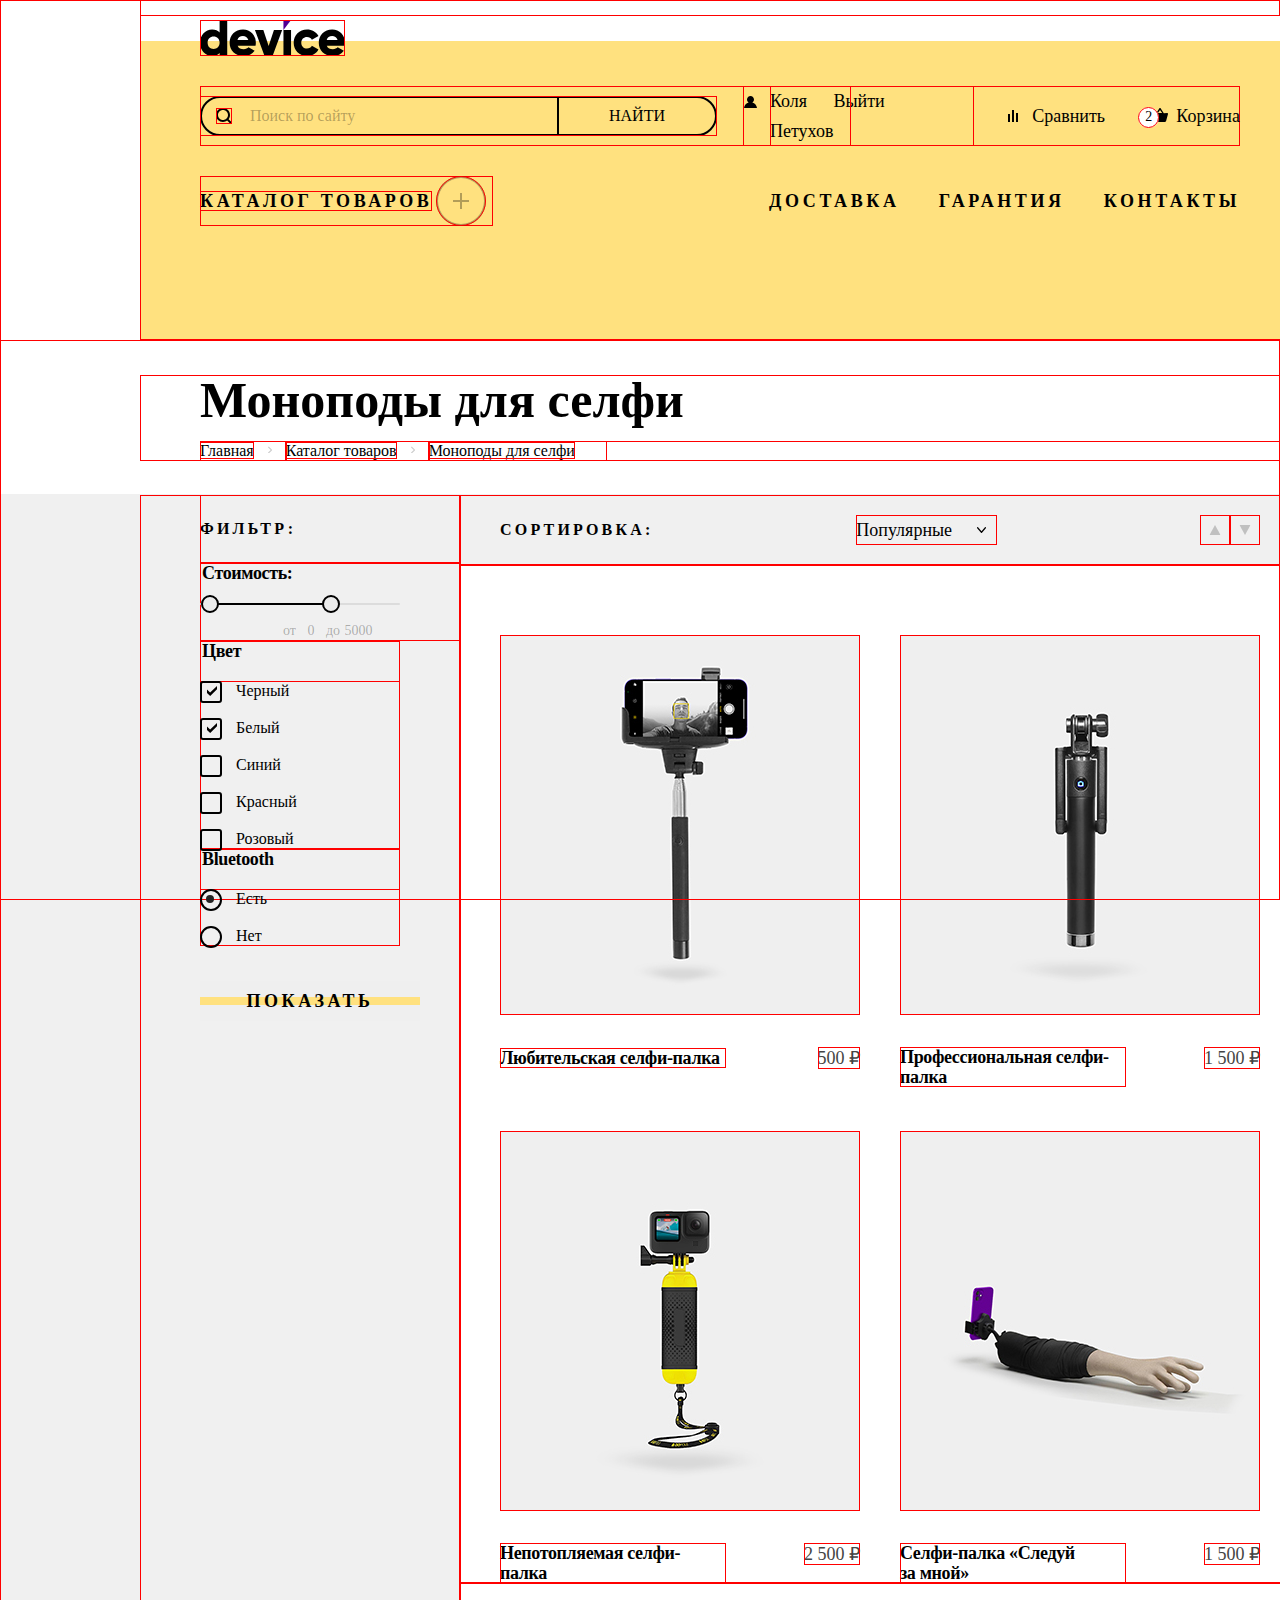
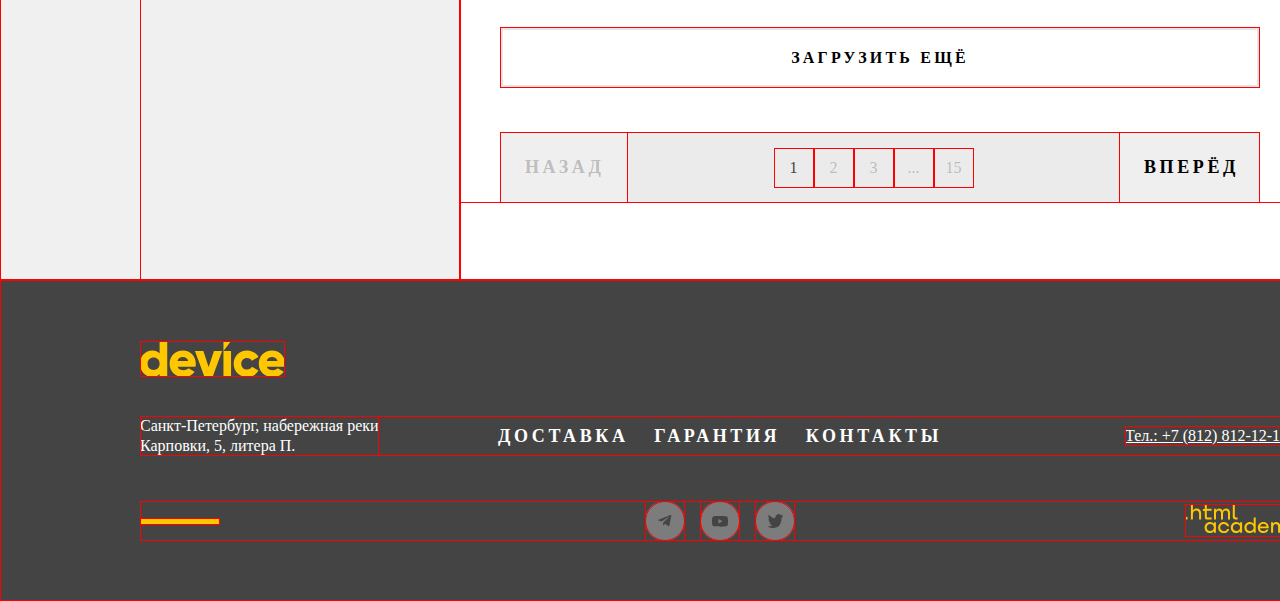
==== catalog.html @ 04f49914 "Стилизация мелких сеток, форм" ====
<!DOCTYPE html>
<html lang="ru">

  <head>
    <meta charset="utf-8">
    <title>HTML Academy: Девайс</title>
    <link rel="stylesheet" href="styles/style.css">
  </head>

  <body>

    <!--Шапка сайта-->
    <header class="header">
      <h1 class="visually-hidden">Каталог товаров компании Девайс.</h1>
      <div class="header-wrapper">
        <div class="header-logo-wrapper">
          <img class="header-logo" width="145" height="36" src="./images/logo/header-logo.svg"
            alt="Логотип магазина Девайс.">
        </div>
        <div class="search-navigation-wrapper">
          <form class="search-form" action="#" method="get">
            <label class="search-site-form" for="search-site"></label>
            <input class="input-search-info" type="search" id="search-site" name="search-site"
              placeholder="Поиск по сайту">
            <button class="button button-search" type="button">Найти</button>
          </form>
          <div class="navigation-authentication-wrapper">
            <nav class="navigation-authentication">
              <ul class="navigation-authentication-list">
                <li class="navigation-authentication-item">
                  <a class="navigation-authentication-link navigation-authentication-sign-in" href="#">
                    <span class="navigation-sign-out">Коля Петухов</span>
                    Выйти
                  </a>
                </li>
              </ul>
            </nav>
          </div>
          <div class="navigation-choice-wrapper">
            <nav>
              <ul class="navigation-choice">
                <li class="navigation-choice-item  navigation-item-simile">
                  <a class="navigation-choice-link" href="#">Сравнить</a>
                </li>
                <li class="navigation-choice-item  navigation-item-car">
                  <a class="navigation-choice-link" href="#">Корзина</a>
                </li>
              </ul>
            </nav>
          </div>
        </div>

        <div class="main-navigation-wrapper">
          <div class="navigation-catalog">
            <a class="navigation-catalog-link" href="#">Каталог товаров</a>
          </div>
          <nav class="main-navigation">
            <ul class="main-navigation-list">
              <li class="main-navigation-item">
                <a class="main-navigation-link" href="#">Доставка</a>
              </li>
              <li class="main-navigation-item">
                <a class="main-navigation-link" href="#">Гарантия</a>
              </li>
              <li class="main-navigation-item">
                <a class="main-navigation-link" href="#">Контакты</a>
              </li>
            </ul>
          </nav>
        </div>
      </div>
    </header>

    <main class="main-inner">
      <div class="inner-header">
        <h2 class="inner-header-title">Моноподы для селфи</h2>
        <ul class="breadcrumbs">
          <li class="breadcrumbs-item">
            <a class="breadcrumbs-link" href="index.html">Главная</a>
          </li>
          <li class="breadcrumbs-item">
            <a class="breadcrumbs-link" href="#">Каталог товаров</a>
          </li>
          <li class="breadcrumbs-item">
            <a class="breadcrumbs-link">Моноподы для селфи</a>
          </li>
        </ul>
      </div>

      <section class="catalog-products">
        <h2 class="visually-hidden">Список товаров с фильтрами</h2>
        <div class="catalog-filter-wrapper">
          <h3 class="select-control-title">фильтр:</h3>

          <fieldset class="catalog-filter-group">
            <legend class="catalog-filter-title">Стоимость:</legend>

            <div class="range">
              <div class="range-scale">
                <div class="range-bar" style="left: 11px; width: 119px">
                  <button class="range-toggle toggle-min">
                    <span class="visually-hidden">Изменить минимальную цену.</span>
                  </button>
                  <button class="range-toggle toggle-max">
                    <span class="visually-hidden">Изменить максимальную цену.</span>
                  </button>
                </div>
              </div>

              <div class="range-wrapper-inputs">
                <label class="catalog-filter-label">
                  от <input class="range-input" type="number" value="0" name="min-price"></label>
                <label class="catalog-filter-label">
                  до <input class="range-input" type="number" value="5000" name="max-price" style="width: 37px"></label>
              </div>
            </div>
          </fieldset>

          <form class="catalog-filter" action="https://echo.htmlacademy.ru/" method="get">
            <fieldset class="catalog-filter-group">
              <legend class="catalog-filter-title">Цвет</legend>
              <ul class="catalog-filter-list">
                <li class="catalog-filter-item">
                  <label class="control">
                    <input class="visually-hidden control-input" type="checkbox" name="black" checked>
                    <span class="control-mark"></span>
                    <span class="control-label">Черный</span>
                  </label>
                </li>
                <li class="catalog-filter-item">
                  <label class="control">
                    <input class="visually-hidden control-input" type="checkbox" name="white" checked>
                    <span class="control-mark"></span>
                    <span class="control-label">Белый</span>
                  </label>
                </li>
                <li class="catalog-filter-item">
                  <label class="control">
                    <input class="visually-hidden control-input" type="checkbox" name="blue">
                    <span class="control-mark"></span>
                    <span class="control-label">Синий</span>
                  </label>
                </li>
                <li class="catalog-filter-item">
                  <label class="control">
                    <input class="visually-hidden control-input" type="checkbox" name="red">
                    <span class="control-mark"></span>
                    <span class="control-label">Красный</span>
                  </label>
                </li>
                <li class="catalog-filter-item">
                  <label class="control">
                    <input class="visually-hidden control-input" type="checkbox" name="pink">
                    <span class="control-mark"></span>
                    <span class="control-label">Розовый</span>
                  </label>
                </li>
              </ul>
            </fieldset>
            <fieldset class="catalog-filter-group">
              <legend class="catalog-filter-title">Bluetooth</legend>
              <ul class="catalog-filter-list">
                <li class="catalog-filter-item">
                  <label class="control">
                    <input class="visually-hidden control-input" type="radio" name="yes" checked>
                    <span class="control-mark"></span>
                    <span class="control-label">Есть</span>
                  </label>
                </li>
                <li class="catalog-filter-item">
                  <label class="control">
                    <input class="visually-hidden control-input" type="radio" name="none">
                    <span class="control-mark"></span>
                    <span class="control-label">Нет</span>
                  </label>
                </li>
              </ul>
            </fieldset>
            <button class="button button-filter-show" type="submit">Показать</button>
          </form>
        </div>

        <div class="catalog-right-column">
          <!-- Сортировка -->
          <div class="sorting-container">
            <h3 class="sorting-control-title">сортировка:</h3>
            <select class="select-control" aria-label="select">
              <option value="popular">Популярные</option>
              <option value="cheap">Дешевые</option>
              <option value="expensive">Дорогие</option>
            </select>
            <a href="#" class="button button-up">
              <span class="visually-hidden">Показать список</span>
            </a>
            <a href="#" class="button button-down">
              <span class="visually-hidden">Показать карточки</span>
            </a>
          </div>

          <!-- Список товаров -->
          <ul class="product-list">
            <li class="product-card">
              <a class="product-card-link" href="product.html">
                <img class="product-card-image" width="360" height="380" src="./images/catalog/catalog-image-1.jpg"
                  alt="Фото любительской селфи-палки.">
              </a>
              <div class="product-info-wrapper">
                <a class="product-card-title" href="product.html">Любительская селфи-палка</a>
                <b class="product-card-price">500 ₽</b>
              </div>
            </li>
            <li class="product-card">
              <a class="product-card-link" href="product.html">
                <img class="product-card-image" width="360" height="380" src="./images/catalog/catalog-image-2.jpg"
                  alt="Фото профессиональной селфи-палки.">
              </a>
              <div class="product-info-wrapper">
                <a class="product-card-title" href="product.html">Профессиональная селфи-палка</a>
                <b class="product-card-price">1 500 ₽</b>
              </div>
            </li>
            <li class="product-card">
              <a class="product-card-link" href="product.html">
                <img class="product-card-image" width="360" height="380" src="./images/catalog/catalog-image-3.jpg"
                  alt="Фото непотопляемой селфи-палки.">
              </a>
              <div class="product-info-wrapper">
                <a class="product-card-title" href="product.html">Непотопляемая селфи-палка</a>
                <b class="product-card-price">2 500 ₽</b>
              </div>
            </li>
            <li class="product-card">
              <a class="product-card-link" href="product.html">
                <img class="product-card-image" width="360" height="380" src="./images/catalog/catalog-image-4.jpg"
                  alt="Фото селфи-палки «Следуй за мной».">
              </a>
              <div class="product-info-wrapper">
                <a class="product-card-title" href="product.html">Селфи-палка «Следуй за&nbsp;мной»</a>
                <b class="product-card-price">1 500 ₽</b>
              </div>
            </li>
          </ul>

          <!-- Пагинация -->
          <div class="pagination-container">
            <button class="button button-download-more" type="button">Загрузить ещЁ
            </button>
            <div class="pagination-navigation-container">
              <button class="button pagination-back" type="button">
                Назад
              </button>
              <div class="pagination-number">
                <ul class="pagination">
                  <li class="pagination-item">
                    <a class="pagination-link pagination-current">1</a>
                  </li>
                  <li class="pagination-item">
                    <a class="pagination-link" href="#">2</a>
                  </li>
                  <li class="pagination-item">
                    <a class="pagination-link" href="#">3</a>
                  </li>
                  <li class="pagination-item">
                    <a class="pagination-link pagination-next" href="#">...</a>
                    <span class="visually-hidden">Следующая страница</span>
                  </li>
                  <li class="pagination-item">
                    <a class="pagination-link" href="#">15</a>
                  </li>
                </ul>
              </div>
              <button class="button pagination-forward" type="button">
                Вперёд
              </button>
            </div>
          </div>
        </div>
      </section>
    </main>

    <!--Подвал сайта-->
    <footer class="page-footer">
      <div class="footer-container">
        <img class="footer-logo" width="145" height="36" src="./images/logo/footer-logo.svg"
          alt="Логотип магазина Девайс.">
        <div class="footer-navigation-wrapper">
          <address class="contacts-address">
            <p class="contacts-address-text">Санкт-Петербург, набережная реки Карповки, 5, литера П.
            </p>
          </address>
          <nav class="footer-navigation">
            <ul class="footer-navigation-list">
              <li class="footer-navigation-item">
                <a class="footer-navigation-link" href="#">Доставка</a>
              </li>
              <li class="footer-navigation-item">
                <a class="footer-navigation-link" href="#">Гарантия</a>
              </li>
              <li class="footer-navigation-item">
                <a class="footer-navigation-link" href="#">Контакты</a>
              </li>
            </ul>
          </nav>
          <div class="footer-phone">
            <a class="footer-phone-link" href="tel:+78128121212">Тел.: +7 (812) 812-12-12</a>
          </div>
        </div>
        <div class="footer-social-wrapper">
          <section class="footer-social">
            <h2 class="visually-hidden">Ссылка на социальные сети.</h2>
            <ul class="footer-social-list">
              <li class="footer-social-item">
                <a class="footer-social-tme" href="https://t.me/htmlacademy">
                  <svg aria-hidden="true" focusable="false" xmlns="http://www.w3.org/2000/svg" width="14" height="12"
                    viewBox="0 0 14 12" fill="currentColor">
                    <g clip-path="url(#clip0_38541_808)">
                      <path
                        d="M12.4431 0.0735832L0.623071 4.63158C-0.183596 4.95558 -0.178929 5.40558 0.475071 5.60625L3.50974 6.55292L10.5311 2.12292C10.8631 1.92092 11.1664 2.02958 10.9171 2.25092L5.2284 7.38492H5.22707L5.2284 7.38558L5.01907 10.5136C5.32574 10.5136 5.46107 10.3729 5.63307 10.2069L7.10707 8.77358L10.1731 11.0382C10.7384 11.3496 11.1444 11.1896 11.2851 10.5149L13.2977 1.02958C13.5037 0.203583 12.9824 -0.170417 12.4431 0.0735832Z"
                        fill="#444444" />
                    </g>
                    <defs>
                      <clipPath id="clip0_38541_808">
                        <rect width="14" height="12" fill="white" />
                      </clipPath>
                    </defs>
                  </svg>
                  <span class="visually-hidden">Телеграм.</span>
                </a>
              </li>
              <li class="footer-social-item">
                <a class="footer-social-youtube" href="https://www.youtube.com/user/htmlacademyru">
                  <svg xmlns="http://www.w3.org/2000/svg" width="16" height="11" viewBox="0 0 16 11" fill="none">
                    <g clip-path="url(#clip0_38541_813)">
                      <path
                        d="M15.6671 1.67464C15.5765 1.35146 15.4 1.05887 15.1564 0.827973C14.9059 0.589975 14.5989 0.41973 14.2644 0.333306C13.0124 0.00330585 7.99641 0.00330593 7.99641 0.00330593C5.9053 -0.0204856 3.8147 0.0841556 1.73641 0.316639C1.40187 0.409448 1.09545 0.583497 0.844411 0.823306C0.597745 1.06064 0.419078 1.35331 0.325745 1.67397C0.10154 2.8818 -0.00739387 4.1082 0.000411455 5.33664C-0.00758854 6.56397 0.101078 7.78997 0.325745 8.99931C0.417078 9.31864 0.595078 9.60997 0.842411 9.84531C1.08974 10.0806 1.39774 10.2506 1.73641 10.3406C3.00508 10.67 7.99641 10.67 7.99641 10.67C10.0902 10.6938 12.1835 10.5892 14.2644 10.3566C14.5989 10.2702 14.9059 10.1 15.1564 9.86197C15.3999 9.63112 15.5762 9.33849 15.6664 9.01531C15.8965 7.80794 16.0083 6.58103 16.0004 5.35197C16.0177 4.11771 15.906 2.88502 15.6671 1.67397V1.67464ZM6.40174 7.61931V3.05464L10.5751 5.33731L6.40174 7.61931Z"
                        fill="#444444" />
                    </g>
                    <defs>
                      <clipPath id="clip0_38541_813">
                        <rect width="16" height="11" fill="white" />
                      </clipPath>
                    </defs>
                  </svg>
                  <span class="visually-hidden">Ютуб.</span>
                </a>
              </li>
              <li class="footer-social-item">
                <a class="footer-social-twitter" href="https://twitter.com/htmlacademy_ru">
                  <svg aria-hidden="true" focusable="false" xmlns="http://www.w3.org/2000/svg" width="40" height="40"
                    fill="currentColor" viewBox="0 0 40 40">
                    <path fill="#444"
                      d="M22.7 13.155c1.5-.5 2.6.3 3.2 1.1.5-.2 1.1-.4 1.7-.6 0 .8-.5 1.4-.8 1.6.7.2 1.2-.4 1.2-.4-.1.9-.9 1.7-1.4 1.9-.2 6.3-2.8 10.4-8.9 10.3h-.4c-.3 0-3.7-.4-4.3-1.8 2 .2 3.4-.4 4.1-1.1-.8-.3-2.4-.4-2.6-2.8.3.2.5.3 1.1.2-1.1-.8-2.3-1.5-2.2-3.5.3.3.9.5 1.2.4-.6-.2-1.8-3.1-.8-4.6 1.6 1.7 3.3 3.4 6.3 3.5.2-2.1 1-3.5 2.6-4.2Z" />
                  </svg>
                  <span class="visually-hidden">Твиттер.</span>
                </a>
              </li>
            </ul>
          </section>

          <div class="footer-link-container">
            <a class="footer-contacts-logo-htmlacademy" href="https://htmlacademy.ru/">
              <svg aria-hidden="true" focusable="false" xmlns="http://www.w3.org/2000/svg" width="115" height="33"
                viewBox="0 0 115 33" fill="none">
                <path d="M0 12.9V15.5H2.5V12.9H0Z" fill="#FFC700" />
                <path
                  d="M11.6 4.5C10 4.5 8.8 5.2 8 6.2H7.9V0H5.9V15.5H7.9V10.2C7.9 8.1 9.2 6.6 11.2 6.6C13 6.6 14.1 8 14.1 9.8V15.5H16.1V9.4C16.2 6.4 14.3 4.5 11.6 4.5Z"
                  fill="#FFC700" />
                <path
                  d="M26.6 4.8H21.8V1.1H19.8V4.9H17.9V6.9H19.8V12.9C19.8 14.6 20.8 15.6 22.5 15.6H26.6V13.6H22.9C22.2 13.6 21.8 13.2 21.8 12.5V6.8H26.6V4.8Z"
                  fill="#FFC700" />
                <path
                  d="M41.1 4.6C39.5 4.6 38.2 5.4 37.6 6.7H37.5C36.9 5.5 35.7 4.6 34.1 4.6C32.7 4.6 31.6 5.4 31 6.4H30.9V4.8H29V15.4H31V10C31 8 32 6.5 33.6 6.5C35.1 6.5 36 7.5 36 9.1V15.4H38V9.8C38 7.4 39.4 6.5 40.6 6.5C42.1 6.5 43 7.5 43 9.1V15.4H45V8.9C45.1 6.4 43.6 4.6 41.1 4.6Z"
                  fill="#FFC700" />
                <path
                  d="M47.8 12.7C47.8 14.4 48.8 15.4 50.6 15.4H52.6V13.4H50.9C50.2 13.4 49.8 13 49.8 12.3V0H47.8V12.7Z"
                  fill="#FFC700" />
                <path
                  d="M28.9 19.7C28 18.6 26.7 17.9 25 17.9C21.9 17.9 19.6 20.2 19.6 23.5C19.6 26.8 21.9 29.1 25 29.1C26.8 29.1 28 28.3 28.8 27.2H28.9V28.8H30.9V18.2H28.9V19.7ZM25.3 27.1C23.1 27.1 21.7 25.5 21.7 23.5C21.7 21.5 23.1 19.9 25.3 19.9C27.5 19.9 28.9 21.5 28.9 23.5C28.9 25.4 27.5 27.1 25.3 27.1Z"
                  fill="#FFC700" />
                <path
                  d="M44.2 22C43.7 19.6 41.6 17.9 38.8 17.9C35.4 17.9 33.2 20.4 33.2 23.5C33.2 26.6 35.4 29.1 38.8 29.1C41.6 29.1 43.7 27.3 44.2 24.9H42.1C41.7 26.2 40.4 27.2 38.8 27.2C36.6 27.2 35.2 25.6 35.2 23.6C35.2 21.6 36.6 20 38.8 20C40.4 20 41.6 21 42.1 22.2H44.2V22Z"
                  fill="#FFC700" />
                <path
                  d="M55.1 19.7C54.2 18.6 52.9 17.9 51.2 17.9C48.1 17.9 45.8 20.2 45.8 23.5C45.8 26.8 48.1 29.1 51.2 29.1C53 29.1 54.2 28.3 55 27.2H55.1V28.8H57.1V18.2H55.1V19.7ZM51.5 27.1C49.3 27.1 47.9 25.5 47.9 23.5C47.9 21.5 49.3 19.9 51.5 19.9C53.7 19.9 55.1 21.5 55.1 23.5C55.1 25.4 53.6 27.1 51.5 27.1Z"
                  fill="#FFC700" />
                <path
                  d="M68.7 19.8C67.8 18.7 66.5 17.9 64.8 17.9C61.7 17.9 59.4 20.2 59.4 23.5C59.4 26.8 61.6 29.1 64.8 29.1C66.5 29.1 67.8 28.3 68.6 27.3H68.7V28.8H70.7V13.4H68.7V19.8ZM65.1 27.1C62.9 27.1 61.5 25.5 61.5 23.5C61.5 21.5 62.9 19.9 65.1 19.9C67.3 19.9 68.7 21.5 68.7 23.5C68.6 25.5 67.2 27.1 65.1 27.1Z"
                  fill="#FFC700" />
                <path
                  d="M78.3 17.9C75 17.9 72.8 20.4 72.8 23.5C72.8 26.5 74.9 29.1 78.3 29.1C80.8 29.1 82.8 27.8 83.5 25.5H81.4C80.9 26.5 79.8 27.1 78.4 27.1C76.5 27.1 75.1 25.8 75 24.2H83.8C84 20.6 81.8 17.9 78.3 17.9ZM78.3 19.8C80 19.8 81.3 20.8 81.6 22.4H75.1C75.4 20.9 76.6 19.8 78.3 19.8Z"
                  fill="#FFC700" />
                <path
                  d="M98.2 17.9C96.6 17.9 95.3 18.7 94.6 19.9H94.5C93.9 18.7 92.7 17.9 91.1 17.9C89.7 17.9 88.6 18.6 88 19.7V18.2H86.1V28.8H88.1V23.4C88.1 21.4 89.1 20 90.7 19.9C92.2 19.9 93.1 20.9 93.1 22.5V28.8H95.1V23.2C95.1 20.8 96.5 19.9 97.7 19.9C99.2 19.9 100.1 20.9 100.1 22.5V28.8H102.1V22.3C102.2 19.7 100.7 17.9 98.2 17.9Z"
                  fill="#FFC700" />
                <path
                  d="M109.4 27L105.8 18.1H103.6L108.4 29.7C108.1 30.6 107.7 30.9 106.7 30.9H104.2V32.9H106.7C108.5 32.9 109.5 32.1 110.2 30.3L114.9 18.1H112.8L109.4 27Z"
                  fill="#FFC700" />
              </svg>
            </a>
          </div>
        </div>
      </div>
    </footer>


  </body>

</html>
---- styles/style.css ----
@font-face {
  font-family: "Raleway";
  font-style: normal;
  font-weight: 800;
  src: url("../fonts/raleway/raleway-800.woff2") format("woff2");
  font-display: swap;
}

@font-face {
  font-family: "Rubik";
  font-style: normal;
  font-weight: 400;
  src: url("../fonts/rubik/rubik-400.woff2") format("woff2");
  font-display: swap;
}

@font-face {
  font-family: "Rubik";
  font-style: normal;
  font-weight: 700;
  src: url("../fonts/rubik/rubik-700.woff2") format("woff2");
  font-display: swap;
}

html {
  height: 100%;

  outline: 1px solid red;
  outline-offset: -1px;
}

*,
*::before,
*::after {
  box-sizing: border-box;
}


body {
  margin: 0 auto;
  display: flex;
  flex-wrap: wrap;
  min-height: 100%;
  width: 1440px;


  outline: 1px solid red;
  outline-offset: -1px;
}





.visually-hidden {
  position: absolute;
  width: 1px;
  height: 1px;
  margin: -1px;
  border: 0;
  padding: 0;
  clip: rect(0 0 0 0);
  overflow: hidden;
}

.button {
  text-transform: uppercase;
  border: none;
  cursor: pointer;
}

/*.button:disabled {
  background-color: #e5e5e5;
  color: #ffffff;
}*/

.header {
  margin: 0 auto;
  width: 1160px;


  outline: 1px solid red;
  outline-offset: -1px;

}


.header-wrapper {
  width: 1160px;
  height: 325px;
  padding: 5px 60px 0 60px;
  margin: 0;
  margin-top: 15px;
  position: relative;
  background: linear-gradient(0deg, #FFE17F 92%, #FFFFFF 0%);


  outline: 1px solid red;
  outline-offset: -1px;
}


.header-logo-wrapper {
  margin: 0;
  padding: 0;
  width: 145px;
  height: 36px;
  display: flex;
  flex-wrap: wrap;
}

.header-logo {
  width: 145px;
  height: 36px;
  display: block;
  object-fit: contain;
  margin: 0;
  padding: 0;

  outline: 1px solid red;
  outline-offset: -1px;

}

.search-navigation-wrapper {
  display: grid;
  grid-template-columns: 517px 231px 240px;
  width: 1040px;
  justify-content: space-between;
  margin: 0;
  padding: 0;
  margin-top: 30px;
  align-items: center;


  outline: 1px solid red;
  outline-offset: -1px;
}

.search-form {
  width: 517px;
  height: 40px;
  margin: 0;
  padding: 0;
  display: flex;
  position: relative;

  outline: 1px solid red;
  outline-offset: -1px;
}

.input-search-info {
  border-radius: 50px 0 0 50px;
  border: 2px solid #000;
  width: 359px;
  height: 40px;
  box-sizing: border-box;
  margin: 0;
  padding: 0;
  font-family: "Rubik";
  font-size: 16px;
  font-style: normal;
  font-weight: 400;
  line-height: 20px;
  background-color: #FFE17F;

}

.input-search-info::placeholder {
  color: rgba(0, 0, 0, 0.3);
  padding-left: 48px;
}

.search-form::before {
  content: "";
  position: absolute;
  width: 16px;
  height: 16px;
  top: 12px;
  left: 16px;
  background: url(../images/header/search-icon.svg) no-repeat;

  outline: 1px solid red;
  outline-offset: -1px;
}

.button-search {
  border-radius: 0 50px 50px 0;
  border: 2px solid #000;
  width: 160px;
  height: 40px;
  box-sizing: border-box;
  text-align: center;
  background-color: #FFE17F;
  font-family: "Rubik";
  font-size: 16px;
  font-style: normal;
  font-weight: 400;
  line-height: 20px;
  margin: 0;
  padding: 0;
  margin-left: -2px;
}

.navigation-authentication-wrapper {
  margin: 0;
  padding: 0;
  width: 231px;

}

.navigation-authentication {
  margin: 0;
  padding: 0;


  outline: 1px solid red;
  outline-offset: -1px;
}

.navigation-authentication-list {
  margin: 0;
  padding: 0;
}



.navigation-authentication-item {
  list-style-type: none;
  margin: 0;
  padding: 0;
  padding-left: 27px;
  width: 231px;
  position: relative;
}

.navigation-authentication-link {
  text-decoration: none;
  color: #000;
  font-family: "Rubik";
  font-size: 18px;
  font-style: normal;
  font-weight: 400;
  line-height: 30px;

  outline: 1px solid red;
  outline-offset: -1px;
}



.navigation-authentication-sign-in {
  margin: 0;
  padding: 0;
  width: 81px;
  display: flex;

  outline: 1px solid red;
  outline-offset: -1px;
}

.navigation-authentication-item::before {
  content: "";
  background: url(../images/header/icon-sign-in.svg) no-repeat;
  width: 15px;
  height: 12px;
  left: 0;
  top: 10px;
  position: absolute;

}



.navigation-choice-wrapper {
  margin: 0;
  padding: 0;
  width: 240px;


}

.navigation-choice {
  margin: 0;
  padding: 0;
  width: 240px;
  list-style-type: none;
  display: grid;
  grid-template-columns: 105px 99px;
  column-gap: 36px;
  justify-items: end;

}

.navigation-choice-item {
  margin: 0;
  padding: 0;


}

.navigation-item-car {
  margin: 0;
  padding: 0;
  padding-left: 12px;
  position: relative;
}

.navigation-item-car::before {
  content: "";
  position: absolute;
  background: url(../images/header/car-icon.svg) no-repeat;
  width: 16px;
  height: 14px;
  left: -12px;
  top: 7px;
}

.navigation-item-car::after {
  content: "2";
  position: absolute;
  color: #000;
  text-align: center;
  font-family: "Rubik";
  font-size: 14px;
  font-style: normal;
  font-weight: 400;
  line-height: normal;
  background-color: #FFFFFF;
  border-radius: 50%;
  width: 21px;
  height: 21px;
  left: -26px;
  top: 6px;
  padding-top: 2px;


  outline: 1px solid red;
  outline-offset: -1px;
}

.navigation-item-simile {
  margin: 0;
  padding: 0;
  padding-left: 12px;
  position: relative;
}

.navigation-item-simile::before {
  content: "";
  position: absolute;
  background: url(../images/header/simile-icon.svg) no-repeat;
  width: 10px;
  height: 12px;
  left: -12px;
  top: 9px;
}

.navigation-choice-link {
  margin: 0;
  padding: 0;
  text-decoration: none;
  color: #000;
  font-family: "Rubik";
  font-size: 18px;
  font-style: normal;
  font-weight: 400;
  line-height: 30px;
}

.main-navigation-wrapper {
  display: flex;
  margin: 0;
  padding: 0;
  margin-top: 30px;
}

.navigation-catalog {
  margin: 0;
  padding: 0;
  width: 293px;
  height: 50px;
  margin-right: 276px;
  padding-top: 15px;
  padding-bottom: 15px;
  position: relative;

  outline: 1px solid red;
  outline-offset: -1px;
}

.navigation-catalog::before {
  content: "";
  position: absolute;
  width: 50px;
  height: 50px;
  border-radius: 50%;
  border: 2px solid rgba(0, 0, 0, 0.3);
  background: url(../images/header/plus.svg) no-repeat center;
  right: 7px;
  top: 0;

  outline: 1px solid red;
  outline-offset: -1px;

}

.navigation-catalog-link {
  text-decoration: none;
  color: #000;
  font-family: "Raleway";
  font-size: 18px;
  font-style: normal;
  font-weight: 800;
  line-height: normal;
  letter-spacing: 3.6px;
  text-transform: uppercase;

  outline: 1px solid red;
  outline-offset: -1px;
}

.main-navigation {
  margin: 0;
  padding: 0;
}

.main-navigation-item {
  margin: 0;
  padding: 0;
}

.main-navigation-list {
  display: flex;
  flex-wrap: wrap;
  list-style-type: none;
  text-align: center;
  justify-content: space-between;
  width: 471px;
  height: 21px;
  margin: 0;
  padding: 0;
  margin-bottom: 14px;
  margin-top: 15px;
}


.main-navigation-link {
  text-decoration: none;
  color: #000;
  font-family: "Raleway";
  font-size: 18px;
  font-style: normal;
  font-weight: 800;
  line-height: normal;
  letter-spacing: 3.6px;
  text-transform: uppercase;
}

.main-container {
  margin: 0 auto;
  padding: 0;
  flex-grow: 1;

}



.promotion-slider-wrapper {
  margin: 0 auto;
  padding: 0;
  display: flex;
  flex-wrap: wrap;
  justify-content: space-between;
  width: 1160px;
  min-height: 560px;
  margin-bottom: 70px;
  position: relative;

  outline: 1px solid red;
  outline-offset: -1px;

}


.promotion-slider-wrapper::before {
  content: "01";
  position: absolute;
  color: #FFFFFF;
  text-align: right;
  font-family: "Rubik";
  font-size: 180px;
  font-style: normal;
  font-weight: 700;
  line-height: 30px;
  display: flex;
  width: 250px;
  height: 135px;
  flex-direction: column;
  justify-content: center;
  right: 49px;
  top: -122px;

  outline: 1px solid red;
  outline-offset: -1px;

}

.promotion-slider-wrapper-second::before {
  content: "02";
  position: absolute;
  color: #FFFFFF;
  text-align: right;
  font-family: "Rubik";
  font-size: 180px;
  font-style: normal;
  font-weight: 700;
  line-height: 30px;
  display: flex;
  width: 250px;
  height: 135px;
  flex-direction: column;
  justify-content: center;
  right: 49px;
  top: -122px;

  outline: 1px solid red;
  outline-offset: -1px;
}

.promotion-slider-wrapper-third::before {
  content: "03";
  position: absolute;
  color: #FFFFFF;
  text-align: right;
  font-family: "Rubik";
  font-size: 180px;
  font-style: normal;
  font-weight: 700;
  line-height: 30px;
  display: flex;
  width: 250px;
  height: 135px;
  flex-direction: column;
  justify-content: center;
  right: 49px;
  top: -122px;

  outline: 1px solid red;
  outline-offset: -1px;
}

.promotion-slider-image {
  margin: 0;
  padding: 0;
  width: 560px;
  height: 560px;
  position: absolute;
  z-index: 1;
  top: -150px;
  display: block;

  outline: 1px solid red;
  outline-offset: -1px;
}


.promotion-slider {
  margin: 0;
  padding: 0;
  position: relative;

}

.slider-controls {
  position: absolute;
  top: 63px;
  width: 560px;
  display: flex;
  justify-content: space-between;
}

.slider-button {
  width: 20px;
  height: 60px;
  background-color: #ffffff;
  color: #000000;
  border: none;
  cursor: pointer;
  background-image: url("../images/promotion-images/arrow.svg");
  background-repeat: no-repeat;
  background-position: center;
  margin-left: 30px;



  outline: 1px solid red;
  outline-offset: -1px;
}

.slider-next {
  transform: rotate(180deg);

  outline: 1px solid red;
  outline-offset: -1px;
}


.slider-pagination {
  width: 76px;
  display: flex;
  flex-wrap: wrap;
  justify-content: space-between;
  align-items: center;
  margin: 0;
  padding: 0;
  list-style-type: none;


  outline: 1px solid red;
  outline-offset: -1px;
}


.slider-pagination-button {
  width: 12px;
  height: 12px;
  margin: 0;
  padding: 0;
  background-color: #FFFFFF;
  border: 2px solid #000000;
  border-radius: 50%;
  cursor: pointer;
  text-align: center;
  position: absolute;


}

.slider-pagination-button:hover {
  background-color: #af7842;
}

.slider-pagination-button:focus {
  background-color: #dbb590;
  outline: none;
}

.slider-pagination-button-current {
  background-color: #242424;
}


.promotion-list {
  width: 560px;
  display: flex;
  flex-wrap: wrap;
  flex-direction: column;
  margin: 0;
  padding: 0;
  margin-top: -27px;
  padding-bottom: 38px;
  align-items: start;
  z-index: 1;

  outline: 1px solid red;
  outline-offset: -1px;
}

.promotion-slogan {
  color: #000;
  font-family: "Raleway";
  font-size: 50px;
  font-style: normal;
  font-weight: 800;
  line-height: 50px;
  margin: 0;
  padding: 0;

  outline: 1px solid red;
  outline-offset: -1px;

}

.promotion-text {
  color: #444;
  font-family: "Rubik";
  font-size: 18px;
  font-style: normal;
  font-weight: 400;
  line-height: 30px;
  margin: 0;
  padding: 0;
  margin-top: 29px;

  outline: 1px solid red;
  outline-offset: -1px;
}

.promotion-details {
  text-decoration: none;
  width: 220px;
  height: 40px;
  color: #000;
  text-align: center;
  font-family: "Raleway";
  font-size: 18px;
  font-style: normal;
  font-weight: 800;
  line-height: normal;
  letter-spacing: 3.6px;
  text-transform: uppercase;
  margin: 0;
  padding: 10px 5px;
  margin-top: 50px;
  margin-bottom: 50px;
  position: relative;

  outline: 1px solid red;
  outline-offset: -1px;
}

.promotion-details::before {
  content: "";
  border-bottom: 8px solid #FFE17F;
  position: absolute;
  top: 17px;
  left: 0;
  width: 220px;
  z-index: -1;
  box-sizing: border-box;
  appearance: none;
}

.details-argument-wrapper {
  display: flex;
  margin: 0;
  padding: 0;

}

.details-argument-item {
  color: #000;
  font-family: "Rubik";
  font-size: 36px;
  font-style: normal;
  font-weight: 400;
  line-height: 30px;
  margin: 0;
  padding: 0;
  margin-bottom: 12px;
  margin-right: 20px;
  display: flex;
  min-width: 155px;

  outline: 1px solid red;
  outline-offset: -1px;
}

.details-argument {
  color: #444;
  font-family: "Rubik";
  font-size: 16px;
  font-style: normal;
  font-weight: 400;
  line-height: 30px;
  margin: 0;
  padding: 0;
  margin-bottom: 12px;
  margin-right: 20px;
  display: flex;
  min-width: 155px;

  outline: 1px solid red;
  outline-offset: -1px;
}

.directory-section {
  margin: 0 auto;
  padding: 0;
  width: 1160px;
}

.directory-section-list {
  display: grid;
  grid-template-columns: repeat(6, 160px);
  gap: 40px;
  margin: 0;
  padding: 0;
  list-style-type: none;
}

.directory-section-container {
  display: grid;
  gap: 32px;
  margin: 0;
  padding: 0;
  margin-bottom: 70px;
  width: 160px;

  outline: 1px solid red;
  outline-offset: -1px;

}


.index-catalog-images {
  width: 160px;
  height: 160px;
  background-color: #FFE17F;
  box-sizing: border-box;
  color: #363636;
  background-position: center;
  margin: 0;
  padding: 0;

  outline: 1px solid red;
  outline-offset: -1px;
}

.index-catalog-link {
  color: #000;
  font-family: "Raleway";
  font-size: 18px;
  font-style: normal;
  font-weight: 800;
  line-height: 24px;
  letter-spacing: -0.36px;
  text-decoration: none;
  list-style-type: none;
  width: 160px;

  outline: 1px solid red;
  outline-offset: -1px;
}


.advantages {
  padding: 0;
  margin: 0 140px 72px 140px;
  width: 1160px;
  display: flex;
  align-items: center;
  justify-content: start;
  position: relative;

  outline: 1px solid red;
  outline-offset: -1px;
}

.advantages::before {
  content: "";
  background-color: #F0F0F0;
  width: 1440px;
  position: absolute;
  bottom: 0;
  left: -140px;
  top: 102px;
  z-index: -2;

  outline: 1px solid red;
  outline-offset: -1px;
}

.advantages-navigation {
  text-decoration: none;
  margin: 0;
  padding: 0;
  border-right: 7px solid #000000;
}

.advantages-list {
  list-style-type: none;
  margin-left: 0;
  margin-bottom: 64px;
  margin-top: 65px;
  padding: 0;
  width: 280px;
  display: grid;
  row-gap: 35px;
  text-align: center;
  box-sizing: border-box;

  outline: 1px solid red;
  outline-offset: -1px;
}

.advantages-item {
  width: 280px;
  padding-top: 9px;
  padding-bottom: 10px;
  padding-left: 0;
  padding-right: 120px;
  position: relative;

  outline: 1px solid red;
  outline-offset: -1px;
}

.advantages-link {
  text-decoration: none;
  color: #000;
  text-align: center;
  font-family: "Raleway";
  font-size: 18px;
  font-style: normal;
  font-weight: 800;
  line-height: normal;
  letter-spacing: 3.6px;
  text-transform: uppercase;
  margin: 0;
  padding: 0;

  outline: 1px solid red;
  outline-offset: -1px;
}

.advantages-item:not(.advantages-item-marked)::before {
  content: "";
  border-bottom: 8px solid #FFE17F;
  position: absolute;
  top: 14px;
  left: 0;
  width: 160px;
  z-index: -1;
  box-sizing: border-box;
  appearance: none;
}


.advantages-item-marked {
  background-color: #000000;
  padding-top: 9px;
  padding-bottom: 10px;
}

.advantages-link-marked {
  color: #FFE17F;
}

.advantages-marked {
  margin: 0;
  padding: 0;
  margin-left: 116px;
  display: flex;
  flex-wrap: wrap;
  align-items: center;
  outline: 1px solid red;
  outline-offset: -1px;
}

.advantages-marked-delivery {
  width: 453px;

  outline: 1px solid red;
  outline-offset: -1px;


}


.advantages-marked-delivery::before {
  content: "";
  background: url(../images/advantages/advantages-delivery.svg) no-repeat;
  width: 136px;
  height: 164px;
  position: absolute;
  right: 63px;

  outline: 1px solid red;
  outline-offset: -1px;

}

.advantages-marked-guarantee {
  width: 479px;
  display: none;

}

.advantages-marked-guarantee::before {
  content: "";
  background: url(../images/advantages/advantages-guarantee.svg) no-repeat;
  width: 171px;
  height: 195px;
  position: absolute;
  right: 28px;

  outline: 1px solid red;
  outline-offset: -1px;

}

.advantages-marked-credit {
  width: 475px;
  display: none;

}

.advantages-marked-credit::before {
  content: "";
  background: url(../images/advantages/advantages-credit.svg) no-repeat;
  width: 156px;
  height: 188px;
  position: absolute;
  right: 28px;

  outline: 1px solid red;
  outline-offset: -1px;

}


.advantages-title {
  color: #000;
  font-family: "Raleway";
  font-size: 50px;
  font-style: normal;
  font-weight: 800;
  line-height: 50px;
  margin: 0;
  padding: 0;
}

.advantages-info {
  color: #444;
  font-family: "Rubik";
  font-size: 18px;
  font-style: normal;
  font-weight: 400;
  line-height: 30px;
  margin: 0;
  padding: 0;
  margin-top: 34px;

}


.advantages-slogan-block {
  margin: 0 auto;
  padding: 40px 0;
  width: 1160px;
  display: flex;
  align-items: center;
  background-color: #F0F0F0;
  justify-content: center;
  position: relative;
  box-sizing: border-box;

  outline: 1px solid red;
  outline-offset: -1px;
}

.advantages-slogan-block::before {
  content: "";
  position: absolute;
  background-image: url(../images/advantages/advantages-slogan-decor.svg);
  background-repeat: no-repeat;
  background-color: #FFE17F;
  background-position: center;
  width: 125px;
  height: 100px;
  margin: 0;
  padding: 0;
  left: 0;

  outline: 1px solid red;
  outline-offset: -1px;
}

.advantages-slogan-block::after {
  content: url(../images/advantages/ellipse-decor.svg);
  position: absolute;
  background-image: url(../images/advantages/advantages-slogan-decor-i.svg);
  background-repeat: no-repeat;
  background-position: center;
  width: 40px;
  height: 40px;
  border: none;
  margin: 0;
  padding: 0;
  right: 42.5px;

  outline: 1px solid red;
  outline-offset: -1px;
}

.advantages-slogan-info {
  color: #000;
  text-align: center;
  font-family: "Raleway";
  font-size: 20px;
  font-style: normal;
  font-weight: 800;
  line-height: normal;
  letter-spacing: 4px;
  text-transform: uppercase;
  width: 910px;
  margin: 0;

  outline: 1px solid red;
  outline-offset: -1px;
}

.contacts-container {
  margin: 0 auto;
  padding: 0;
  margin-top: 70px;
  margin-bottom: 70px;
  width: 1160px;
  display: grid;
  grid-template-columns: 520px 532px;
  column-gap: 108px;

  outline: 1px solid red;
  outline-offset: -1px;
}

.contacts-about-info {
  width: 520px;
  margin: 0;
  padding: 0;
  position: relative;


  outline: 1px solid red;
  outline-offset: -1px;
}


.contacts-title {
  margin: 0;
  margin-top: 47px;
  padding: 0;
  color: #000;
  font-family: "Raleway";
  font-size: 50px;
  font-style: normal;
  font-weight: 800;
  line-height: 50px;
  display: flex;
  flex-wrap: wrap;

  outline: 1px solid red;
  outline-offset: -1px;
}

.delivery-methods-list {
  display: flex;
  flex-wrap: wrap;
  width: 175px;
  margin: 0;
  padding: 0;
  list-style-type: none;

  outline: 1px solid red;
  outline-offset: -1px;

}

.contacts-full-info {
  width: 532px;
  margin: 0;
  padding: 0;
  position: relative;


  outline: 1px solid red;
  outline-offset: -1px;
}

.contacts-about-info::before,
.contacts-full-info::before {
  content: "";
  border-bottom: 7px solid #000000;
  position: absolute;
  top: 0;
  left: 0;
  width: 84px;
  z-index: -1;
  appearance: none;
}

.info-slogan,
.delivery-slogan {
  color: #444;
  font-family: "Rubik";
  font-size: 18px;
  font-style: normal;
  font-weight: 400;
  line-height: 30px;
  margin: 0;
  padding: 0;
  margin-top: 48px;
  margin-bottom: 30px;

  outline: 1px solid red;
  outline-offset: -1px;
}

.delivery-methods-list {
  margin: 0;
  padding: 0;
  margin-top: 30px;
  display: grid;
  grid-template-columns: 175px;
  row-gap: 19px;
  width: 175px;
}

.delivery-method {
  margin: 0;
  padding: 0;

}

.delivery-method-link {
  margin: 0;
  padding: 0;
  padding-left: 34px;
  color: #000;
  font-family: "Rubik";
  font-size: 18px;
  font-style: normal;
  font-weight: 700;
  line-height: 20px;
  letter-spacing: -0.36px;
  text-decoration: none;
  position: relative;


  outline: 1px solid red;
  outline-offset: -1px;
}

.delivery-method-link::before {
  content: "";
  position: absolute;
  width: 8px;
  height: 8px;
  border-radius: 50%;
  background-color: #FFC700;
  left: 0;
  top: 6px;
  z-index: 2;
  appearance: none;


  outline: 1px solid red;
  outline-offset: -1px;
}

.about-detail-wrapper {
  margin: 0;
  padding: 0;
  margin-top: 30px;
  width: 270px;
  display: flex;
  align-items: center;
  justify-content: center;
  position: relative;


  outline: 1px solid red;
  outline-offset: -1px;
}

.about-detail-wrapper::before {
  content: "";
  position: absolute;
  border-bottom: 8px solid #FFE17F;
  width: 270px;
  left: 0;
  top: 16px;
  z-index: -1;
}

.contacts-about-detail {
  margin: 0;
  padding: 10px 6.14px;
  text-decoration: none;
  color: #000;
  text-align: center;
  font-family: "Raleway";
  font-size: 18px;
  font-style: normal;
  font-weight: 800;
  line-height: normal;
  letter-spacing: 3.6px;
  text-transform: uppercase;

}

.address-title {
  color: #444;
  font-family: Rubik;
  font-size: 24px;
  font-style: normal;
  font-weight: 700;
  line-height: 30px;
  margin: 0;
  padding: 0;
  margin-bottom: 10px;

  outline: 1px solid red;
  outline-offset: -1px;
}

.contacts-address {
  margin: 0;
  padding: 0;
  margin-bottom: 15px;
  display: flex;
  flex-wrap: wrap;
  width: 532px;

}

.contacts-address-text {
  color: #444;
  font-family: "Rubik";
  font-size: 18px;
  font-style: normal;
  font-weight: 400;
  line-height: 30px;
  margin: 0;
  padding: 0;

  outline: 1px solid red;
  outline-offset: -1px;

}

.contacts-phone {
  color: #444;
  font-family: "Rubik";
  font-size: 18px;
  font-style: normal;
  font-weight: 400;
  line-height: 30px;
  text-decoration-line: underline;
  margin: 0;
  padding: 0;
  margin-bottom: 30px;
  display: flex;
  flex-wrap: wrap;
  justify-content: start;
  width: 154px;

  outline: 1px solid red;
  outline-offset: -1px;
}

.worktime-wrapper {
  margin: 0;
  padding: 0;
  display: flex;
  flex-wrap: wrap;
  width: 204px;
  margin-bottom: 30px;

  outline: 1px solid red;
  outline-offset: -1px;
}

.worktime-title {
  color: #444;
  font-family: "Rubik";
  font-size: 24px;
  font-style: normal;
  font-weight: 700;
  line-height: 30px;
  margin: 0;
  padding: 0;
  margin-bottom: 15px;

  outline: 1px solid red;
  outline-offset: -1px;
}

.worktime-item {
  margin: 0;
  padding: 0;
  color: #444;
  font-family: "Rubik";
  font-size: 18px;
  font-style: normal;
  font-weight: 400;
  line-height: 30px;
  display: flex;
  flex-wrap: wrap;
  justify-content: start;
  width: 204px;

  outline: 1px solid red;
  outline-offset: -1px;
}

.message-link-wrapper {
  margin: 0;
  padding: 0;
  width: 259px;
  display: flex;
  flex-wrap: wrap;
  align-items: center;
  position: relative;

  outline: 1px solid red;
  outline-offset: -1px;
}

.message-link-wrapper::before {
  content: "";
  border-bottom: 8px solid #FFE17F;
  position: absolute;
  top: 16px;
  left: 0;
  width: 259px;
  z-index: -1;
  appearance: none;
}

.message-link {
  margin: 0;
  padding: 10px 0;
  width: 259px;
  color: #000;
  text-align: center;
  font-family: "Raleway";
  font-size: 18px;
  font-style: normal;
  font-weight: 800;
  line-height: normal;
  letter-spacing: 3.6px;
  text-transform: uppercase;
  text-decoration: none;
}

.subscribe {
  margin: 0;
  padding: 0;
  width: 1440px;
  background-color: #F0F0F0;

  outline: 1px solid red;
  outline-offset: -1px;
}

.subscribe-container {
  display: grid;
  grid-template-columns: 348px 560px;
  column-gap: 252px;
  width: 1160px;
  margin: 0 auto;
  padding: 0;
  margin-bottom: 144px;

  outline: 1px solid red;
  outline-offset: -1px;
}

.subscribe-title {
  margin: 0;
  padding: 0;
  margin-top: 64px;
  color: #000;
  font-family: "Raleway";
  font-size: 50px;
  font-style: normal;
  font-weight: 800;
  line-height: 50px;
  width: 348px;

  outline: 1px solid red;
  outline-offset: -1px;
}

.subscribe-description {
  margin: 0;
  padding: 0;
  margin-top: 74px;
  color: #444;
  font-family: "Rubik";
  font-size: 18px;
  font-style: normal;
  font-weight: 400;
  line-height: 30px;
  width: 560px;

  outline: 1px solid red;
  outline-offset: -1px;
}

.subscribe-form-wrapper {
  margin: 0;
  padding: 0;
  display: grid;
  width: 1158px;
  grid-template-columns: 810px 160px;
  justify-content: space-between;
  margin-left: 141px;
  margin-right: 141px;
  padding-bottom: 56px;

  outline: 1px solid red;
  outline-offset: -1px;
}


.subscribe-form {
  margin: 0;
  padding: 0;
  width: 810px;
  display: flex;

}

.input-email {
  width: 557px;
  height: 57px;
  background: #F0F0F0;
  border: none;
  border-bottom: 3px solid #C4C4C4;
  margin: 0;
  padding: 0;
  padding-left: 16px;

  box-sizing: border-box;
  flex-grow: 1;

}

.input-email::placeholder {
  color: rgba(68, 68, 68, 0.5);
  font-family: "Rubik";
  font-size: 18px;
  font-style: normal;
  font-weight: 400;
  line-height: 30px;
  margin: 0;
  padding: 0;



}

.button-subscribe {
  margin: 0;
  padding: 18px 39px;
  width: 253px;
  height: 57px;
  color: #000;
  text-align: center;
  font-family: "Raleway";
  font-size: 18px;
  font-style: normal;
  font-weight: 800;
  line-height: normal;
  letter-spacing: 3.6px;
  text-transform: uppercase;
  border: 3px solid #C4C4C4;
  box-sizing: border-box;
}

.subscribe-reason {
  padding: 0;
  margin: 0;
  display: flex;
  justify-content: end;
  align-items: center;
  width: 160px;
  position: relative;
  color: #444;
  font-family: "Rubik";
  font-size: 18px;
  font-style: normal;
  font-weight: 400;
  line-height: 30px;

  outline: 1px solid red;
  outline-offset: -1px;
}

.subscribe-reason::before {
  content: "";
  position: absolute;
  background: url(../images/subscribe/tick-big.svg) no-repeat;
  width: 16px;
  height: 16px;
  background-position: center;
  left: 0;
  top: 20px;

  outline: 1px solid red;
  outline-offset: -1px;
}

/* Подвал сайта */
.page-footer {
  margin: 0 auto;
  padding: 0;
  background-color: #444444;
  width: 1440px;

  outline: 1px solid red;
  outline-offset: -1px;
}

.footer-container {
  margin: 0;
  padding: 0 140px;
  width: 1440px;
}

.footer-logo {
  width: 145px;
  height: 36px;
  margin: 0;
  padding: 0;
  margin-top: 61px;


  outline: 1px solid red;
  outline-offset: -1px;
}

.footer-navigation-wrapper {
  margin: 0 auto;
  padding: 0;
  margin-top: 35px;
  display: flex;
  align-items: center;
  justify-content: start;

  outline: 1px solid red;
  outline-offset: -1px;
}

.contacts-address {
  margin: 0;
  padding: 0;
  width: 239px;
  display: flex;
  flex-wrap: wrap;

  outline: 1px solid red;
  outline-offset: -1px;
}

.contacts-address-text {
  margin: 0;
  padding: 0;
  color: #FFF;
  font-family: "Rubik";
  font-size: 16px;
  font-style: normal;
  font-weight: 400;
  line-height: 20px;


}

.footer-navigation-list {
  margin: 0;
  padding: 0;
  display: flex;
  justify-content: space-between;
  width: 444px;
  margin-left: 119px;
  margin-right: 183px;

}

.footer-navigation-item {
  list-style-type: none;
  margin: 0;
  padding: 0;

}

.footer-navigation-link {
  text-decoration: none;
  color: #FFF;
  font-family: "Raleway";
  font-size: 18px;
  font-style: normal;
  font-weight: 800;
  line-height: normal;
  letter-spacing: 3.6px;
  text-transform: uppercase;
}

.footer-phone {
  margin: 0;
  padding: 0;
  width: 174px;
  display: flex;
  justify-content: start;



  outline: 1px solid red;
  outline-offset: -1px;
}

.footer-phone-link {
  color: #FFF;
  font-family: "Rubik";
  font-size: 16px;
  font-style: normal;
  font-weight: 400;
  line-height: 20px;
  text-decoration-line: underline;
  text-align: center;
  text-transform: capitalize;
  margin: 0;
  padding: 0;

  outline: 1px solid red;
  outline-offset: -1px;
}

.footer-social-wrapper {
  margin: 0 auto;
  padding: 0;
  margin-top: 45px;
  margin-bottom: 60px;
  display: flex;
  justify-content: end;
  position: relative;


  outline: 1px solid red;
  outline-offset: -1px;

}


.footer-social-wrapper::before {
  margin: 0;
  padding: 0;
  content: "";
  position: absolute;
  width: 80px;
  height: 7px;
  background-color: #FFC700;
  left: 0;
  bottom: 16px;

  outline: 1px solid red;
  outline-offset: -1px;

}


.footer-social-list {
  margin: 0;
  padding: 0;
  list-style-type: none;
  display: flex;
  width: 150px;
  justify-content: space-between;


  outline: 1px solid red;
  outline-offset: -1px;

}

.footer-social-item {
  margin: 0;
  padding: 0;
  border-radius: 50%;
  text-align: center;
  background-color: rgba(255, 255, 255, 0.3);
  width: 40px;
  height: 40px;
  display: flex;
  justify-content: center;
  align-items: center;

  outline: 1px solid red;
  outline-offset: -1px;
}



.footer-social-tme {
  margin: 0;
  padding: 12px;
  display: block;
  width: 40px;
  height: 40px;
  text-align: center;



  outline: 1px solid red;
  outline-offset: -1px;
}


.footer-social-youtube {
  margin: 0;
  padding: 12px;
  display: block;
  width: 40px;
  height: 40px;
  text-align: center;



  outline: 1px solid red;
  outline-offset: -1px;
}

.footer-social-twitter {
  margin: 0;
  padding: 0;
  display: block;
  width: 40px;
  height: 40px;
  text-align: center;

  outline: 1px solid red;
  outline-offset: -1px;
}


.footer-contacts-logo-htmlacademy {
  display: flex;
  flex-wrap: wrap;
  align-items: end;
  text-align: end;
  margin: 0;
  padding: 0;
  margin-left: 390px;
  margin-top: 3px;
  color: #FFC700;

  outline: 1px solid red;
  outline-offset: -1px;
}


.main-inner {
  flex-grow: 1;
  padding-left: 140px;
  padding-right: 140px;
  width: 1440px;
  background: linear-gradient(0deg, #F0F0F0 90%, #FFFFFF 0%);



  outline: 1px solid red;
  outline-offset: -1px;
}

.inner-header {
  width: 1160px;
  margin: 0;
  padding: 0;
  padding-left: 60px;
  margin-bottom: 34px;


  outline: 1px solid red;
  outline-offset: -1px;

}

.inner-header-title {
  color: #000;
  font-family: "Raleway";
  font-size: 50px;
  font-style: normal;
  font-weight: 800;
  line-height: 50px;
  margin: 0;
  padding: 0;
  margin-top: 35px;
  margin-bottom: 16px;


}



.breadcrumbs {
  display: flex;
  margin: 0;
  padding: 0;

  outline: 1px solid red;
  outline-offset: -1px;
}


.breadcrumbs-item {
  position: relative;

  list-style-type: none;

  outline: 1px solid red;
  outline-offset: -1px;
}

.breadcrumbs-link {
  margin-right: 32px;
  text-decoration: none;
  color: #000;
  font-family: "Rubik";
  font-size: 16px;
  font-style: normal;
  font-weight: 400;
  line-height: 20px;


  outline: 1px solid red;
  outline-offset: -1px;
}



.breadcrumbs-item::after {
  content: "";
  position: absolute;
  top: 5px;
  right: 14px;
  width: 4px;
  height: 7px;
  background: url(../images/catalog/breadcrumbs-icon.svg) no-repeat;

}

.breadcrumbs-item:last-child::after {
  content: none;
}



.catalog-products {
  display: flex;
  margin: 0;
  padding: 0;



  outline: 1px solid red;
  outline-offset: -1px;
}

.catalog-filter {
  width: 200px;
}

.catalog-filter-wrapper {
  width: 320px;
  margin: 0;
  padding: 0;
  padding-left: 60px;

  display: flex;
  flex-direction: column;
  list-style-type: none;

  outline: 1px solid red;
  outline-offset: -1px;
}

.select-control-title {
  color: #000;
  font-family: "Raleway";
  font-size: 16px;
  font-style: normal;
  font-weight: 800;
  line-height: normal;
  letter-spacing: 3.2px;
  text-transform: uppercase;
  margin: 0;
  padding: 0;
  padding-top: 25px;
  padding-bottom: 25px;


  outline: 1px solid red;
  outline-offset: -1px
}

.catalog-filter-group {
  border: none;
  margin: 0;
  padding: 0;

  outline: 1px solid red;
  outline-offset: -1px;
}

.catalog-filter-title {
  color: #000;
  font-family: "Rubik";
  font-size: 18px;
  font-style: normal;
  font-weight: 700;
  line-height: 20px;
  letter-spacing: -0.36px;
  margin-bottom: 20px;
}

.range-scale {
  width: 200px;
  position: relative;
  height: 2px;
  margin-bottom: 16px;
  background-color: #DCDCDC;
  border-radius: 2px;
}

.range-bar {
  position: absolute;
  height: 2px;
  background-color: #000000;
}

.range-toggle {
  position: absolute;
  width: 18px;
  height: 18px;
  background: #EBEBEB;
  border: 2px solid #000000;
  border-radius: 50%;
  cursor: pointer;
  box-sizing: border-box;
}

.range-toggle:hover {
  background-color: #dbb590;
}

.range-toggle:active,
.range-toggle:focus {
  outline: 3px solid #dbb590;
}

.toggle-min {
  top: -8px;
  left: -10px;
}

.toggle-max {
  top: -8px;
  right: -10px;
}

.range-wrapper-inputs {
  display: flex;
  justify-content: center;
}

.catalog-filter-label {
  display: flex;
  color: rgba(0, 0, 0, 0.3);
  text-align: center;
  font-family: "Rubik";
  font-size: 14px;
  font-style: normal;
  font-weight: 400;
  line-height: 20px;
}

.range-input {
  width: 30px;
  padding: 0 3px;
  color: rgba(0, 0, 0, 0.3);
  text-align: center;
  font-family: "Rubik";
  font-size: 14px;
  font-style: normal;
  font-weight: 400;
  line-height: 20px;
  background-color: transparent;
  border: none;
  appearance: textfield;
}

.range-input::-webkit-outer-spin-button,
.range-input::-webkit-inner-spin-button {
  appearance: none;
  margin: 0;
}


.control {
  position: relative;
  display: block;
  padding-left: 36px;

}


.control-mark {
  position: absolute;
  top: 0;
  left: 0;
  width: 22px;
  height: 22px;
  border-radius: 3px;
  border: 2px solid #000;
  box-sizing: border-box;
}

.control:hover .control-mark {
  border-color: #814b18;
}

.control-input:disabled + .control-mark {
  border-color: #242424;
}



.control-input[type="checkbox"]:checked + .control-mark::before {
  position: absolute;
  bottom: 5px;
  left: 5px;
  width: 10px;
  height: 10px;
  content: "";
  background: url(../images/catalog/tick.svg) no-repeat;

}



.control-input[type="radio"] + .control-mark {
  border-radius: 50%;


}

.control-input[type="radio"]:checked + .control-mark::before {
  position: absolute;
  top: 4px;
  left: 4px;
  width: 8px;
  height: 8px;
  background-color: #242424;
  border-radius: 50%;
  content: "";
}

.control-label {
  color: #000;
  font-family: "Rubik";
  font-size: 16px;
  font-style: normal;
  font-weight: 400;
  line-height: 20px;


}



.catalog-filter-list {
  margin: 0;
  padding: 0;
  list-style-type: none;

  outline: 1px solid red;
  outline-offset: -1px;

}

.catalog-filter-item {

  text-decoration: none;
}

.catalog-filter-item:not(:last-child) {
  margin-bottom: 17px;
}

.button-filter-show {
  width: 220px;
  height: 40px;
  margin: 0;
  padding: 10px 5px;
  margin-top: 35px;
  color: #000;
  text-align: center;
  font-family: "Raleway";
  font-size: 18px;
  font-style: normal;
  font-weight: 800;
  line-height: normal;
  letter-spacing: 3.6px;
  text-transform: uppercase;
  position: relative;
  z-index: 1;


}

.button-filter-show::before {
  content: "";
  border-bottom: 8px solid #FFE17F;
  position: absolute;
  top: 16px;
  left: 0;
  width: 220px;
  z-index: -1;
  appearance: none;
}

.catalog-right-column {
  width: 840px;
  margin: 0;
  padding: 0;
  margin-bottom: -1px;
  background: #FFF;


  outline: 1px solid red;
  outline-offset: -1px;
}

/* Сортировка */
.sorting-container {
  display: flex;
  align-items: center;
  padding: 20px 40px;
  width: 840px;
  background: #F0F0F0;

  outline: 1px solid red;
  outline-offset: -1px;
}

.sorting-container .button {
  width: 30px;
  height: 30px;


  outline: 1px solid red;
  outline-offset: -1px;
}

.sorting-control-title {
  margin: 0;
  padding: 0;
  color: #000;
  font-family: "Raleway";
  font-size: 16px;
  font-style: normal;
  font-weight: 800;
  line-height: normal;
  letter-spacing: 3.2px;
  text-transform: uppercase;


}

.select-control {
  margin: 0 auto;
  padding: 0;
  width: 141px;
  color: #000;
  font-family: "Rubik";
  font-size: 18px;
  font-style: normal;
  font-weight: 400;
  line-height: 30px;
  background: #F0F0F0;
  appearance: none;
  background-image: url(../images/catalog/select-icon.svg);
  background-repeat: no-repeat;
  background-position: right 0 center;
  border: none;


  outline: 1px solid red;
  outline-offset: -1px;
}

.button-up {
  width: 30px;
  height: 30px;
  background: url(../images/sorting/button-up.svg) no-repeat;
  background-position: center;

  outline: 1px solid red;
  outline-offset: -1px;
}

.button-down {
  width: 30px;
  height: 30px;
  background: url(../images/sorting/button-down.svg) no-repeat;
  background-position: center;

  outline: 1px solid red;
  outline-offset: -1px;
}


.product-list {
  width: 840px;
  margin: 0;
  padding: 70px 40px 0 40px;
  display: grid;
  grid-template-columns: repeat(2, 360px);
  justify-content: space-between;
  row-gap: 44px;
  list-style-type: none;




  outline: 1px solid red;
  outline-offset: -1px;
}

.product-info-wrapper {
  display: flex;
  width: 360px;
  margin: 0;
  padding: 0;
  margin-top: 32px;
  align-items: center;
  justify-content: space-between;
}

.product-card-link {
  margin: 0;
  padding: 0;
  text-decoration: none;
  display: flex;

  outline: 1px solid red;
  outline-offset: -1px;
}

.product-card-image {
  margin: 0;
  padding: 0;
  width: 360px;
  height: 380px;
  object-fit: cover;

  outline: 1px solid red;
  outline-offset: -1px;
}



.product-card-title {
  margin: 0;
  padding: 0;
  width: 226px;
  color: #000;
  font-family: "Rubik";
  font-size: 18px;
  font-style: normal;
  font-weight: 700;
  line-height: 20px;
  letter-spacing: -0.36px;
  text-decoration: none;


  outline: 1px solid red;
  outline-offset: -1px;
}

.product-card-price {
  color: #444;
  text-align: right;
  font-family: "Rubik";
  font-size: 18px;
  font-style: normal;
  font-weight: 400;
  line-height: normal;
  display: flex;
  align-self: start;

  outline: 1px solid red;
  outline-offset: -1px;
}

/* Пагинация */
.pagination-container {
  display: flex;
  flex-direction: column;
  margin-bottom: 78px;

  outline: 1px solid red;
  outline-offset: -1px;

}


.button-download-more {
  width: 760px;
  height: 61px;
  margin: 44px 40px;
  padding: 18px 39px;
  border: 3px solid #E5E5E5;
  background: #FFF;
  color: #000;
  text-align: center;
  font-family: Raleway;
  font-size: 16px;
  font-style: normal;
  font-weight: 800;
  line-height: normal;
  letter-spacing: 3.2px;
  text-transform: uppercase;

  outline: 1px solid red;
  outline-offset: -1px;
}

.pagination-navigation-container {
  display: grid;
  align-items: center;
  width: 760px;
  margin: 0 40px;
  padding: 0;
  grid-template-columns: 128px 491px 141px;
  justify-content: space-between;
  background: #EBEBEB;

  outline: 1px solid red;
  outline-offset: -1px;
}



.pagination-back,
.pagination-forward {
  height: 71px;
  margin: 0;
  padding: 25px;
  font-family: "Raleway";
  font-size: 18px;
  font-style: normal;
  font-weight: 800;
  line-height: normal;
  letter-spacing: 3.6px;
  text-transform: uppercase;



  outline: 1px solid red;
  outline-offset: -1px;
}


.pagination-back {
  color: rgba(68, 68, 68, 0.3);

  outline: 1px solid red;
  outline-offset: -1px;
}

.pagination-number {
  margin: 0 auto;
  padding: 0;

  outline: 1px solid red;
  outline-offset: -1px;
}

.pagination {
  display: flex;
  list-style-type: none;
  margin: 0;
  padding: 0;

  outline: 1px solid red;
  outline-offset: -1px;
}

.pagination-link {
  display: flex;
  width: 40px;
  height: 40px;
  justify-content: center;
  text-decoration: none;
  align-items: center;
  color: rgba(68, 68, 68, 0.3);
  text-align: center;
  font-family: "Rubik";
  font-size: 16px;
  font-style: normal;
  font-weight: 400;
  line-height: 20px;


  outline: 1px solid red;
  outline-offset: -1px;
}

.pagination-current {
  color: #444444;

  outline: 1px solid red;
  outline-offset: -1px;
}
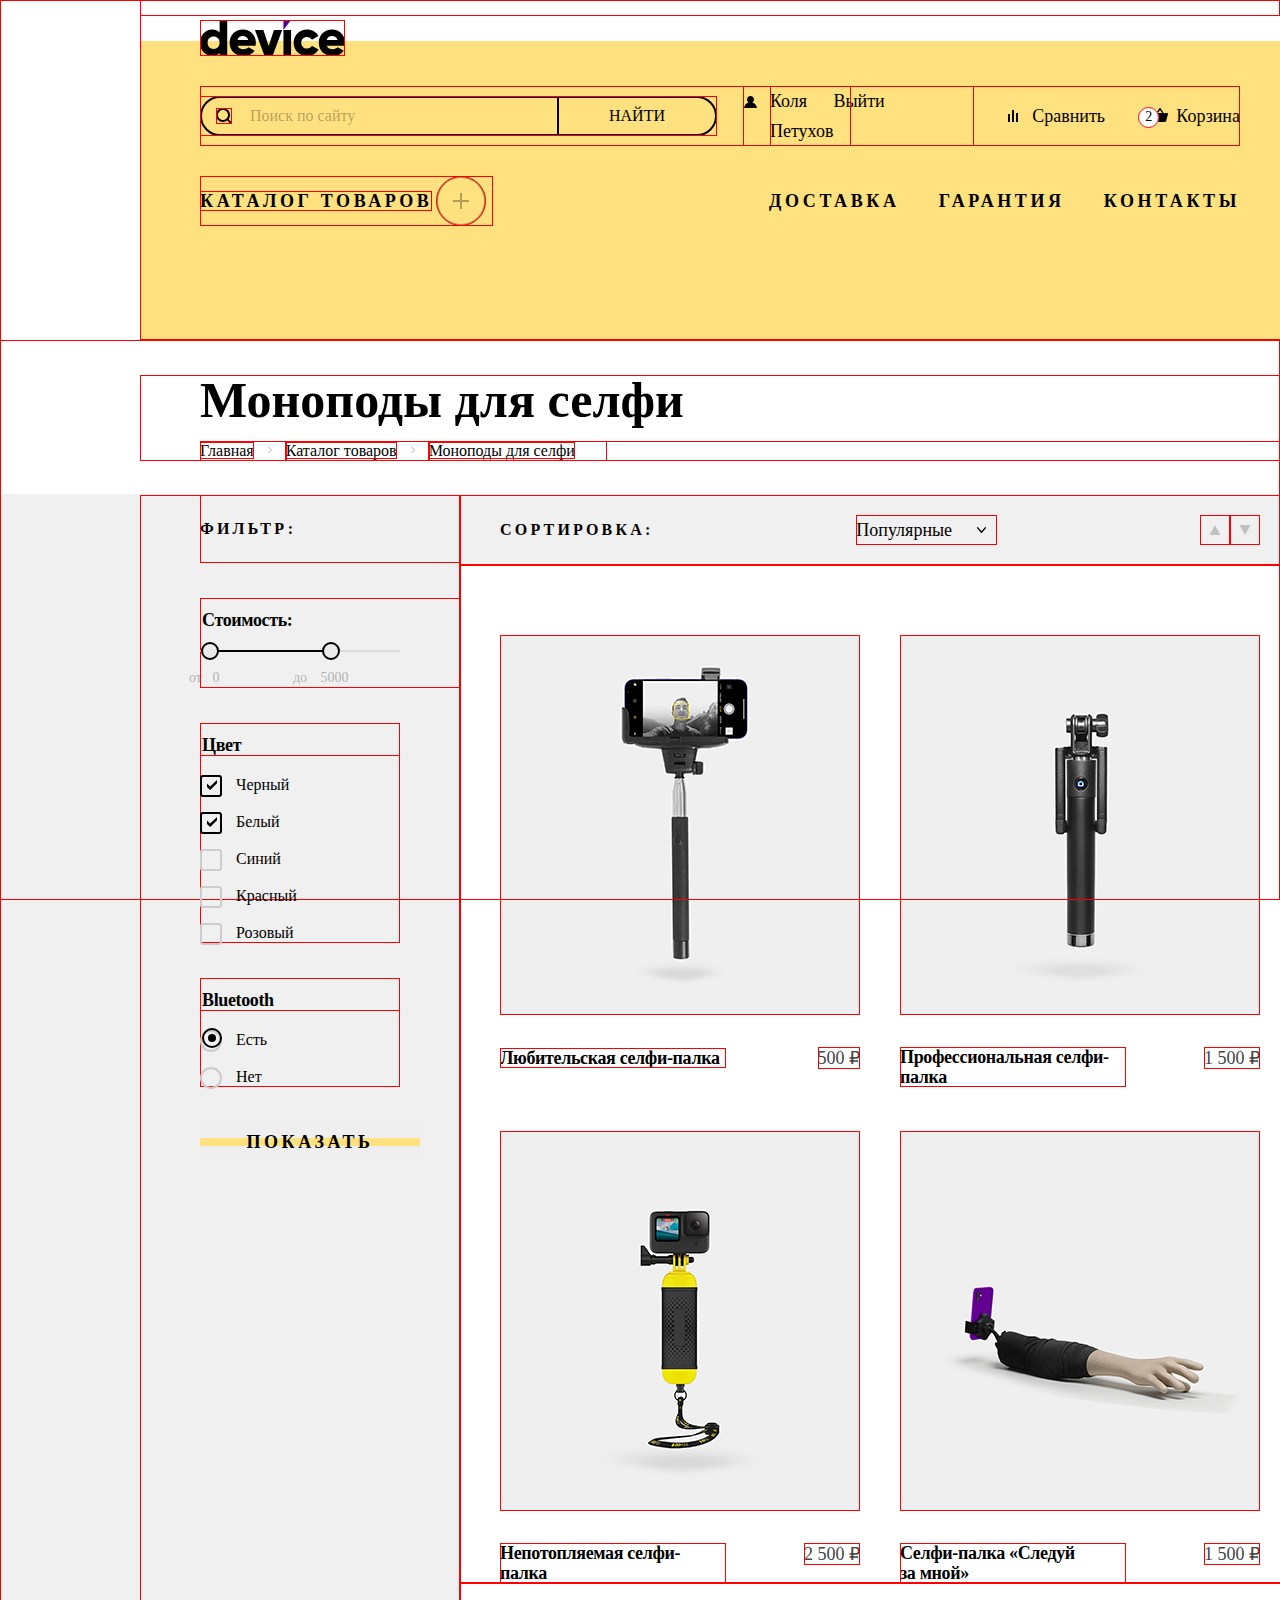
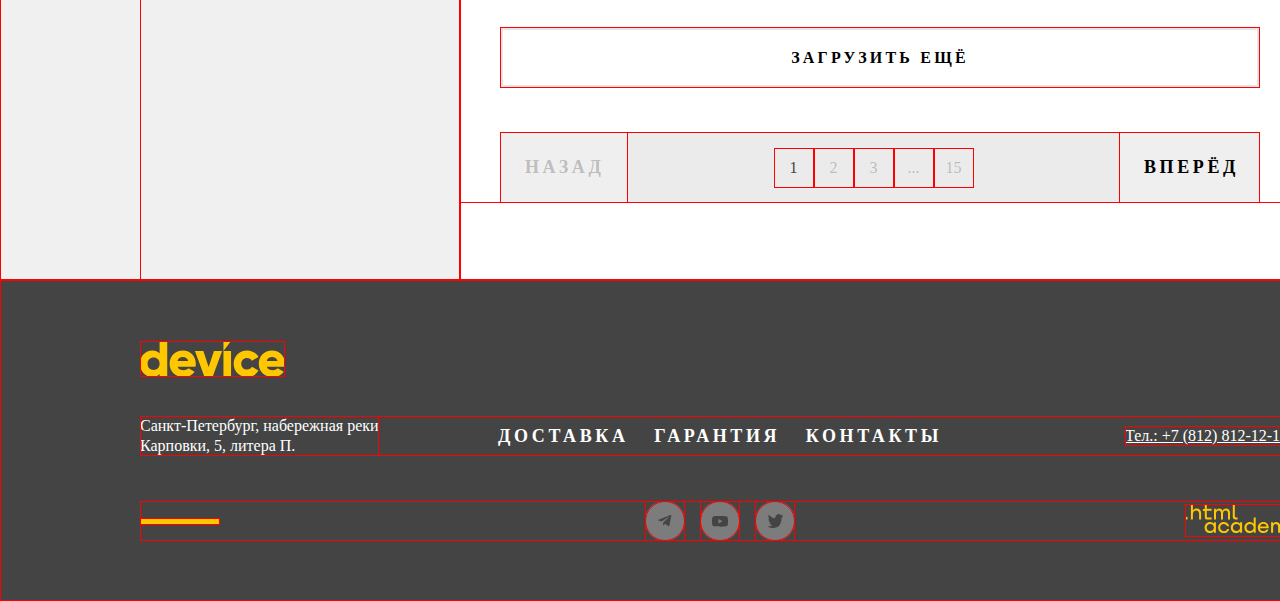
==== commit 7082d545: "Верстка модального окна" ====
--- a/catalog.html
+++ b/catalog.html
@@ -109,9 +109,9 @@
 
               <div class="range-wrapper-inputs">
                 <label class="catalog-filter-label">
-                  от <input class="range-input" type="number" value="0" name="min-price"></label>
+                  от <input class="range-input" type="number" value="0" name="min-price" style="width: 28px"></label>
                 <label class="catalog-filter-label">
-                  до <input class="range-input" type="number" value="5000" name="max-price" style="width: 37px"></label>
+                  до <input class="range-input" type="number" value="5000" name="max-price" style="width: 55px"></label>
               </div>
             </div>
           </fieldset>
@@ -123,14 +123,14 @@
                 <li class="catalog-filter-item">
                   <label class="control">
                     <input class="visually-hidden control-input" type="checkbox" name="black" checked>
-                    <span class="control-mark"></span>
+                    <span class="control-mark control-mark-checked"></span>
                     <span class="control-label">Черный</span>
                   </label>
                 </li>
                 <li class="catalog-filter-item">
                   <label class="control">
                     <input class="visually-hidden control-input" type="checkbox" name="white" checked>
-                    <span class="control-mark"></span>
+                    <span class="control-mark control-mark-checked"></span>
                     <span class="control-label">Белый</span>
                   </label>
                 </li>
--- a/styles/style.css
+++ b/styles/style.css
@@ -367,6 +367,13 @@
   font-weight: 400;
   line-height: 30px;
 }
+
+
+
+
+
+
+
 
 .main-navigation-wrapper {
   display: flex;
@@ -1991,7 +1998,7 @@
   border: none;
   margin: 0;
   padding: 0;
-
+  margin-top: 35px;
   outline: 1px solid red;
   outline-offset: -1px;
 }
@@ -2004,7 +2011,8 @@
   font-weight: 700;
   line-height: 20px;
   letter-spacing: -0.36px;
-  margin-bottom: 20px;
+  padding-top: 12px;
+
 }
 
 .range-scale {
@@ -2012,6 +2020,7 @@
   position: relative;
   height: 2px;
   margin-bottom: 16px;
+  margin-top: 20px;
   background-color: #DCDCDC;
   border-radius: 2px;
 }
@@ -2054,7 +2063,9 @@
 
 .range-wrapper-inputs {
   display: flex;
-  justify-content: center;
+  justify-content: start;
+  width: 200px;
+  margin-left: -11px;
 }
 
 .catalog-filter-label {
@@ -2066,6 +2077,7 @@
   font-style: normal;
   font-weight: 400;
   line-height: 20px;
+  margin-right: 63px;
 }
 
 .range-input {
@@ -2098,15 +2110,22 @@
 }
 
 
+
 .control-mark {
+  margin: 0;
+  padding: 0;
   position: absolute;
   top: 0;
   left: 0;
   width: 22px;
   height: 22px;
   border-radius: 3px;
-  border: 2px solid #000;
+  border: 2px solid #CCCCCC;
   box-sizing: border-box;
+}
+
+.control-mark-checked {
+  border-color: #000000;
 }
 
 .control:hover .control-mark {
@@ -2132,6 +2151,7 @@
 
 
 
+
 .control-input[type="radio"] + .control-mark {
   border-radius: 50%;
 
@@ -2140,14 +2160,16 @@
 
 .control-input[type="radio"]:checked + .control-mark::before {
   position: absolute;
-  top: 4px;
-  left: 4px;
-  width: 8px;
-  height: 8px;
-  background-color: #242424;
-  border-radius: 50%;
+  bottom: 0;
+  left: 0;
+  width: 22px;
+  height: 22px;
   content: "";
-}
+  background: url(../images/catalog/radio.svg) no-repeat;
+}
+
+
+
 
 .control-label {
   color: #000;
@@ -2166,16 +2188,14 @@
   margin: 0;
   padding: 0;
   list-style-type: none;
-
-  outline: 1px solid red;
-  outline-offset: -1px;
-
-}
-
-.catalog-filter-item {
-
-  text-decoration: none;
-}
+  padding-top: 20px;
+
+
+  outline: 1px solid red;
+  outline-offset: -1px;
+
+}
+
 
 .catalog-filter-item:not(:last-child) {
   margin-bottom: 17px;
@@ -2507,3 +2527,394 @@
   outline: 1px solid red;
   outline-offset: -1px;
 }
+
+
+/* Модальное окно */
+.modal-container {
+  position: fixed;
+  top: 0;
+  left: 0;
+  width: 100%;
+  height: 100%;
+  background-color: rgba(242, 242, 242, 0.8);
+  z-index: 2;
+  display: -webkit-box;
+  display: -ms-flexbox;
+  display: flex;
+  -webkit-box-align: center;
+      -ms-flex-align: center;
+          align-items: center;
+
+          outline: 1px solid red;
+          outline-offset: -1px;
+}
+
+.modal {
+  margin: 0 auto;
+  padding: 0;
+  background: #FFFFFF;
+  position: relative;
+
+
+  outline: 1px solid red;
+  outline-offset: -1px;
+}
+
+.modal-close-button {
+  position: absolute;
+  padding: 0;
+  top: 95px;
+  right: 90px;
+  width: 26px;
+  height: 26px;
+  cursor: pointer;
+  background-image: url(../images/modal/icon-close.svg);
+  background-repeat: no-repeat;
+  background-color: #FFFFFF;
+  border: none;
+  background-position: center;
+
+  outline: 1px solid red;
+  outline-offset: -1px;
+}
+
+
+
+.modal-content {
+  margin: 0;
+  padding: 72px 80px;
+  border: 10px solid #000;
+  background: #FFF;
+  box-shadow: 0 10px 0 0 rgba(0, 0, 0, 0.10);
+  width: 940px;
+  box-sizing: border-box;
+}
+
+
+
+
+
+.modal-title {
+  margin: 0;
+  padding: 0;
+  margin-bottom: 42px;
+  color: #000;
+  font-family: "Raleway";
+  font-size: 50px;
+  font-style: normal;
+  font-weight: 800;
+  line-height: 50px;
+
+  outline: 1px solid red;
+  outline-offset: -1px;
+}
+
+.field-group-wrapper {
+  width: 760px;
+  margin: 0;
+  padding: 0;
+  display: grid;
+  grid-template-columns: repeat(2, 360px);
+  justify-content: space-between;
+  margin-bottom: 42px;
+
+  outline: 1px solid red;
+  outline-offset: -1px;
+}
+
+
+
+.name-form,
+.email-form {
+  display: -webkit-box;
+  display: -ms-flexbox;
+  display: flex;
+  -ms-flex-wrap: wrap;
+      flex-wrap: wrap;
+  -webkit-box-align: center;
+      -ms-flex-align: center;
+          align-items: center;
+  margin-bottom: 14px;
+  color: #000;
+  font-family: "Rubik";
+  font-size: 18px;
+  font-style: normal;
+  font-weight: 700;
+  line-height: 20px;
+  letter-spacing: -0.36px;
+
+}
+
+.field-name {
+  color: rgba(0, 0, 0, 0.3);
+  font-family: "Rubik";
+  font-size: 16px;
+  font-style: normal;
+  font-weight: 400;
+  line-height: 20px;
+  appearance: none;
+  border: none;
+  background-color: #F0F0F0;
+  background-image: url(../images/modal/icons-name.svg);
+  background-repeat: no-repeat;
+  background-position: right 20px center;
+  display: flex;
+  width: 360px;
+  margin: 0;
+  padding: 20px;
+  justify-content: space-between;
+  align-items: center;
+  box-sizing: border-box;
+  }
+
+
+
+.field-email {
+  color: #000;
+  font-family: "Rubik";
+  font-size: 16px;
+  font-style: normal;
+  font-weight: 400;
+  line-height: 20px;
+  appearance: none;
+  border: 2px solid #FF3D3D;
+  background-color: #F0F0F0;
+  background-image: url(../images/modal/icon-email.svg);
+  background-repeat: no-repeat;
+  background-position: right 20px center;
+  display: flex;
+  width: 360px;
+  margin: 0;
+  padding: 20px;
+  justify-content: space-between;
+  align-items: center;
+  box-sizing: border-box;
+  }
+
+
+.error-message {
+  color: #FF3D3D;
+  font-family: "Rubik";
+  font-size: 14px;
+  font-style: normal;
+  font-weight: 400;
+  line-height: 20px;
+  text-align: left;
+}
+
+
+
+
+
+.delivery-info-wrapper {
+  width: 760px;
+  margin: 0;
+  padding: 0;
+  display: grid;
+  grid-template-columns: 540px 180px;
+  justify-content: space-between;
+  margin-bottom: 42px;
+
+  outline: 1px solid red;
+  outline-offset: -1px;
+}
+
+.delivery-form,
+.quantity-form {
+  color: #000;
+  font-family: "Rubik";
+  font-size: 18px;
+  font-style: normal;
+  font-weight: 700;
+  line-height: 20px;
+  letter-spacing: -0.36px;
+  display: flex;
+  margin: 0;
+  padding: 0;
+  margin-bottom: 14px;
+}
+
+.quantity-form-wrapper {
+  position: relative;
+}
+
+
+.field-info {
+  color: rgba(0, 0, 0, 0.3);
+  font-family: "Rubik";
+  font-size: 16px;
+  font-style: normal;
+  font-weight: 400;
+  line-height: 20px;
+  appearance: none;
+  border: none;
+  background-color: #F0F0F0;
+  width: 540px;
+  margin: 0;
+  padding: 20px;
+}
+
+
+.quantity-buttons {
+  display: -ms-grid;
+  display: grid;
+  grid-template-columns: repeat(3, 60px);
+  width: 180px;
+  margin: 0;
+  padding: 0;
+  background-color: #F0F0F0;
+}
+
+.field-quantity {
+  font: inherit;
+  color: rgba(0, 0, 0, 1);
+  font-size: 18px;
+  font-style: normal;
+  font-weight: 700;
+  line-height: 20px;
+  border: none;
+  -webkit-box-sizing: border-box;
+          box-sizing: border-box;
+  -webkit-appearance: none;
+  -moz-appearance: none;
+  appearance: none;
+  width: 32px;
+  height: 48px;
+  margin: 0;
+  padding: 0;
+  background-color: rgba(242, 242, 242, 1);
+  text-align: center;
+}
+
+.minus,
+.plus {
+  width: 40px;
+  height: 48px;
+  margin: 0;
+  padding: 0;
+  border: none;
+  -webkit-box-sizing: border-box;
+          box-sizing: border-box;
+  border-radius: 4px;
+  color: #000000;
+  display: -webkit-box;
+  display: -ms-flexbox;
+  display: flex;
+  -webkit-box-align: center;
+      -ms-flex-align: center;
+          align-items: center;
+  -webkit-box-pack: center;
+      -ms-flex-pack: center;
+          justify-content: center;
+}
+
+
+.minus:hover,
+.plus:hover,
+.field-quantity:hover {
+  color: rgba(0, 0, 0, 1);
+
+}
+
+.minus:focus,
+.plus:focus,
+.field-quantity:focus,
+.minus:focus-visible,
+.plus:focus-visible,
+.field-quantity:focus-visible {
+  color: rgba(0, 0, 0, 1);
+  outline: none;
+}
+
+
+.minus:active,
+.plus:active,
+.field-quantity:active {
+  color: rgba(0, 0, 0, 0.2);
+  outline: none;
+}
+
+
+.tooltip {
+  margin: 0;
+  padding: 0;
+  position: absolute;
+  width: 26px;
+  height: 26px;
+  border-radius: 50%;
+  background-color: #FFE17F;
+  background-image: url(../images/modal/icon-info.svg);
+  background-repeat: no-repeat;
+  background-position: center;
+  left: 120px;
+  top: -3px;
+
+
+}
+
+.tooltip-text {
+  background: #000;
+  box-shadow: 0 10px 0 0 rgba(0, 0, 0, 0.10);
+  text-transform: none;
+  width: 200px;
+  padding: 19px 17px;
+
+  position: absolute;
+  right: -39px;
+  top: 36px;
+  display: none;
+
+  color: #FFF;
+  font-family: "Rubik";
+  font-size: 16px;
+  font-style: normal;
+  font-weight: 400;
+  line-height: 20px;
+}
+
+.tooltip-text::before {
+  background: url(../images/modal/triangle.svg) no-repeat;
+  width: 14px;
+  height: 6px;
+  content: "";
+  position: absolute;
+  top: -6px;
+  right: 45px;
+
+
+}
+
+.tooltip-toggle:hover + .tooltip-text,
+.tooltip-toggle:focus + .tooltip-text {
+  z-index: 1000;
+  display: block;
+}
+
+.send-form-button {
+  border: none;
+  width: 191px;
+  height: 20px;
+  padding: 0;
+  margin: 0;
+  color: #000;
+  text-align: center;
+  font-family: "Raleway";
+  font-size: 18px;
+  font-style: normal;
+  font-weight: 800;
+  line-height: normal;
+  letter-spacing: 3.6px;
+  text-transform: uppercase;
+  position: relative;
+  z-index: 1;
+}
+
+.send-form-button::before {
+  width: 220px;
+  height: 8px;
+  color: #FFE17F;
+  content: "";
+  position: absolute;
+  top: -6px;
+  z-index: 0;
+}
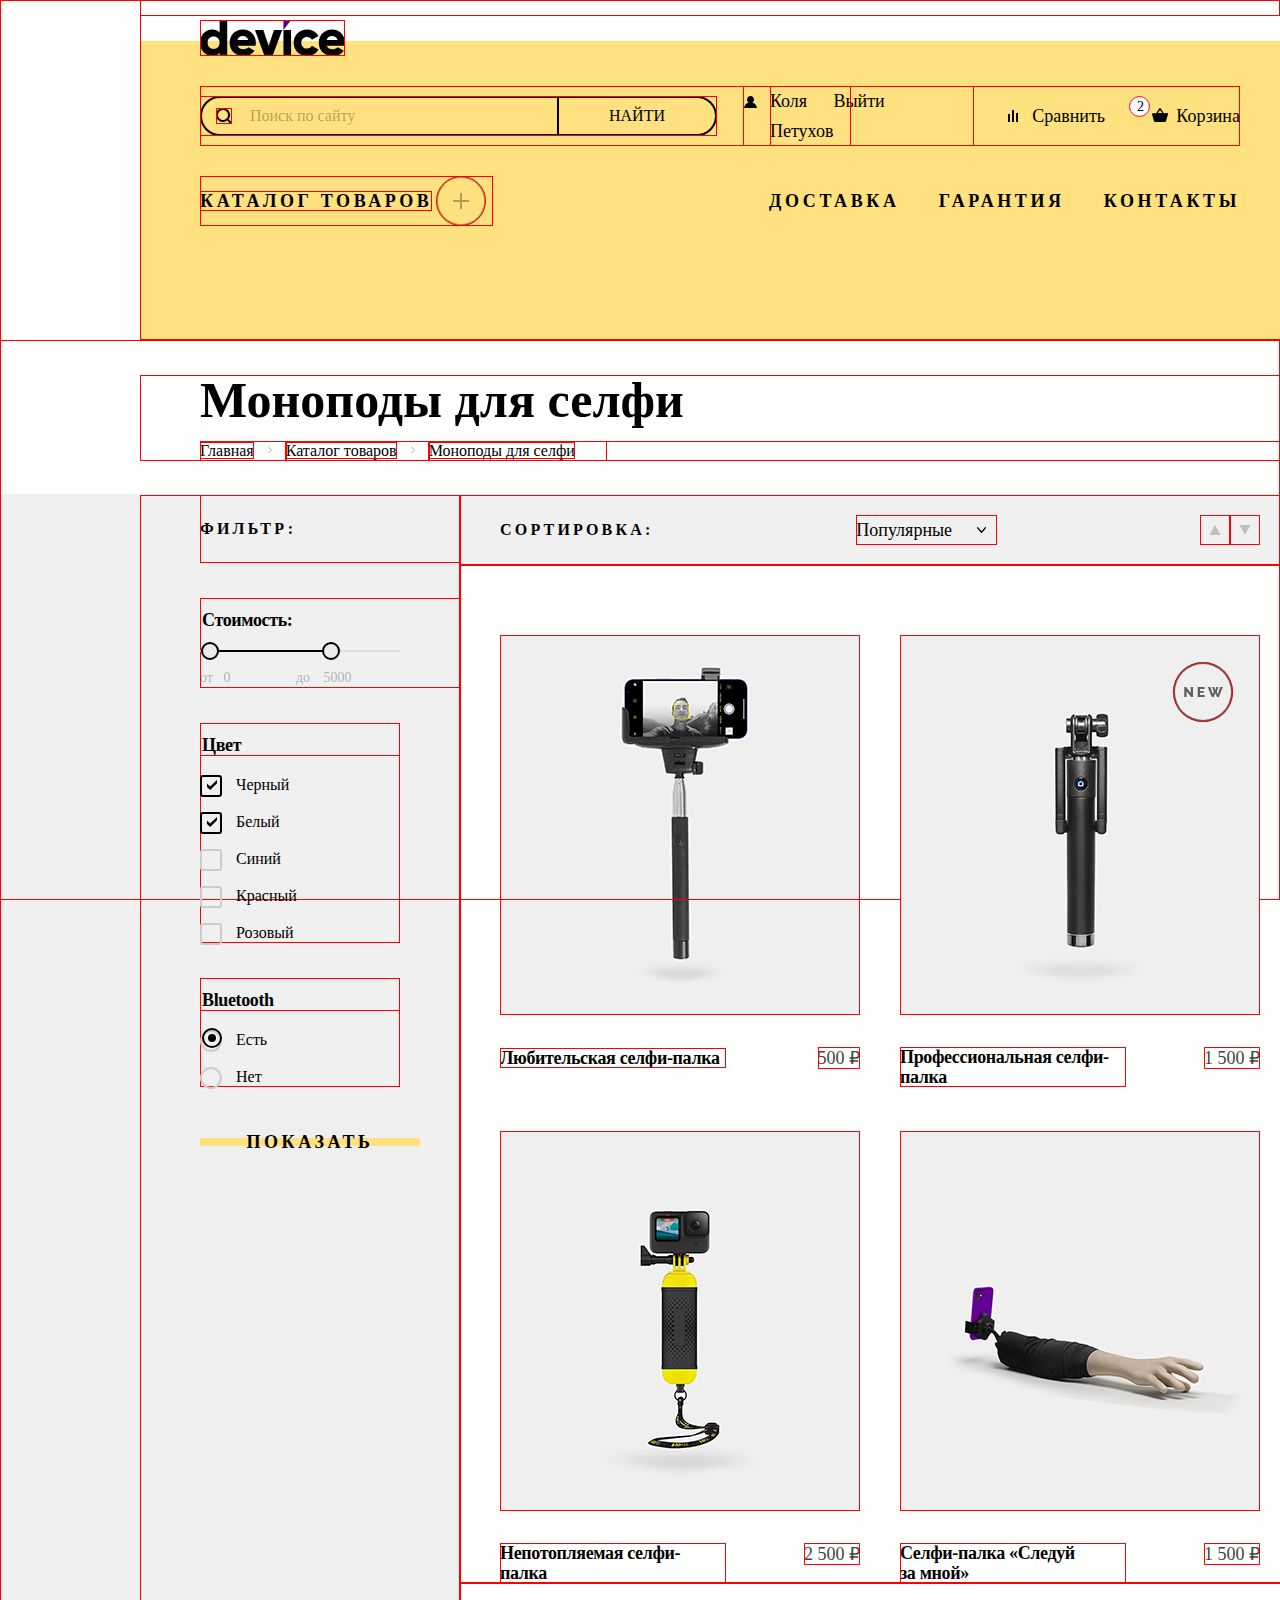
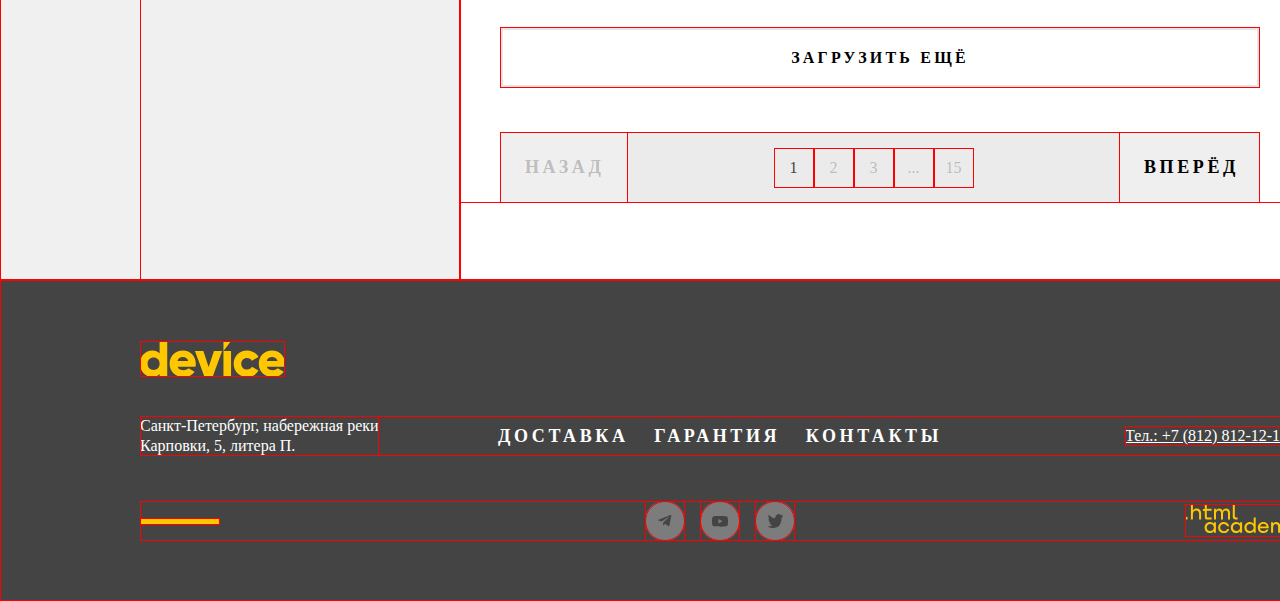
==== commit 6c318d21: "Сделала поповер к корзине, продолжила стилизацию проекта" ====
--- a/catalog.html
+++ b/catalog.html
@@ -42,11 +42,32 @@
                 <li class="navigation-choice-item  navigation-item-simile">
                   <a class="navigation-choice-link" href="#">Сравнить</a>
                 </li>
-                <li class="navigation-choice-item  navigation-item-car">
+                <li class="navigation-choice-item  navigation-item-cart">
                   <a class="navigation-choice-link" href="#">Корзина</a>
                 </li>
               </ul>
             </nav>
+          </div>
+          <div class="tooltip-wrapper">
+            <span class="tooltip-toggle-cart">
+            </span>
+            <div class="tooltip-cart" role="tooltip" id="tooltip-label-cart">
+              <div class="tooltip-cart-list">
+                <img class="tooltip-list-image" width="39" height="43" src="./images/tooltip-cart/product-1-small.svg"
+                  alt="Фото любительской селфи-палки.">
+                <p class="tooltip-list-product">Любительская селфи-палка</p>
+              </div>
+              <div class="tooltip-cart-list">
+                <img class="tooltip-list-image" width="39" height="43" src="./images/tooltip-cart/product-2-small.svg"
+                  alt="Фото профессиональной селфи-палки.">
+                <p class="tooltip-list-product">Профессиональная селфи-палка</p>
+              </div>
+              <div class="tooltip-list-total-wrapper">
+                <span class="tooltip-list-total">Товаров: 2</span>
+                <span class="tooltip-list-total">Сумма: 2000 ₽</span>
+              </div>
+              <button class="button button-open-cart" type="button">Открыть корзину</button>
+            </div>
           </div>
         </div>
 
@@ -209,7 +230,7 @@
                 <b class="product-card-price">500 ₽</b>
               </div>
             </li>
-            <li class="product-card">
+            <li class="product-card  product-card-new">
               <a class="product-card-link" href="product.html">
                 <img class="product-card-image" width="360" height="380" src="./images/catalog/catalog-image-2.jpg"
                   alt="Фото профессиональной селфи-палки.">
--- a/styles/style.css
+++ b/styles/style.css
@@ -299,44 +299,53 @@
 
 }
 
-.navigation-item-car {
+.navigation-item-cart {
   margin: 0;
   padding: 0;
   padding-left: 12px;
   position: relative;
-}
-
-.navigation-item-car::before {
+  display: block;
+}
+
+.navigation-item-cart::before {
   content: "";
   position: absolute;
-  background: url(../images/header/car-icon.svg) no-repeat;
+  background: url(../images/header/cart-icon.svg) no-repeat;
   width: 16px;
   height: 14px;
   left: -12px;
   top: 7px;
 }
 
-.navigation-item-car::after {
-  content: "2";
-  position: absolute;
-  color: #000;
-  text-align: center;
-  font-family: "Rubik";
-  font-size: 14px;
-  font-style: normal;
-  font-weight: 400;
-  line-height: normal;
+.tooltip-toggle-cart {
+  position: absolute;
   background-color: #FFFFFF;
   border-radius: 50%;
   width: 21px;
   height: 21px;
-  left: -26px;
-  top: 6px;
-  padding-top: 2px;
-
-
-  outline: 1px solid red;
-  outline-offset: -1px;
+  right: 164px;
+  bottom: 14px;
+  display: block;
+
+
+  outline: 1px solid red;
+  outline-offset: -1px;
+}
+
+.tooltip-toggle-cart::before {
+  content: "2";
+  position: absolute;
+  color: #000;
+  text-align: center;
+  font-family: "Rubik";
+  font-size: 14px;
+  font-style: normal;
+  font-weight: 400;
+  line-height: normal;
+  top: 3px;
+  right: 6px;
+
+
 }
 
 .navigation-item-simile {
@@ -369,11 +378,119 @@
 }
 
 
-
-
-
-
-
+/* Tooltip-toggle-cart */
+.tooltip-wrapper {
+  width: 320px;
+  margin: 0;
+  padding: 0;
+  position: absolute;
+  right: -14px;
+  top: 116px;
+
+}
+
+.tooltip-cart {
+  background-color: #000;
+  width: 320px;
+  margin: 0;
+  padding: 0 20px;
+  position: relative;
+
+  display: none;
+}
+
+.tooltip-cart::before {
+  content: "";
+  position: absolute;
+  background-image: url(../images/tooltip-cart/triangle.svg);
+  background-repeat: no-repeat;
+  width: 14px;
+  height: 6px;
+  top: -6px;
+  left: 50%;
+}
+
+.tooltip-toggle-cart:hover + .tooltip-cart,
+.tooltip-toggle-cart:focus + .tooltip-cart {
+  display: block;
+  z-index: 1000;
+}
+
+.tooltip-cart-list {
+  margin: 0;
+  padding: 0;
+  display: flex;
+  flex-wrap: nowrap;
+  align-items: center;
+  position: relative;
+}
+
+.tooltip-cart-list::before {
+  content: "";
+  width: 10px;
+  height: 10px;
+  position: absolute;
+  background-image: url(../images/tooltip-cart/cross-icon.svg);
+  background-repeat: no-repeat;
+  background-position: center;
+  right: 0;
+  top: 20px;
+}
+
+.tooltip-list-product {
+  color: #FFF;
+  font-family: "Rubik";
+  font-size: 16px;
+  font-style: normal;
+  font-weight: 400;
+  line-height: 20px;
+  max-width: 170px;
+
+}
+
+.tooltip-list-image {
+  width: 39px;
+  height: 43px;
+  margin: 0;
+  padding: 0;
+  object-fit: cover;
+  margin-right: 23px;
+}
+
+.tooltip-list-total-wrapper {
+  display: flex;
+  margin: 0;
+  padding: 12px 0;
+  justify-content: space-between;
+}
+
+.tooltip-list-total {
+  color: #FFF;
+  text-align: right;
+  font-family: "Rubik";
+  font-size: 16px;
+  font-style: normal;
+  font-weight: 400;
+  line-height: 20px;
+  margin: 0;
+  padding: 0;
+}
+
+.button-open-cart {
+  width: 280px;
+  height: 50px;
+  margin: 20px 0;
+  color: #000;
+  text-align: center;
+  font-family: "Raleway";
+  font-size: 18px;
+  font-style: normal;
+  font-weight: 800;
+  line-height: normal;
+  letter-spacing: 3.6px;
+  text-transform: uppercase;
+  background-color: #FFF;
+}
 
 .main-navigation-wrapper {
   display: flex;
@@ -2065,7 +2182,8 @@
   display: flex;
   justify-content: start;
   width: 200px;
-  margin-left: -11px;
+  margin: 0;
+  padding: 0;
 }
 
 .catalog-filter-label {
@@ -2077,7 +2195,7 @@
   font-style: normal;
   font-weight: 400;
   line-height: 20px;
-  margin-right: 63px;
+  margin-right: 55px;
 }
 
 .range-input {
@@ -2339,6 +2457,29 @@
 
   outline: 1px solid red;
   outline-offset: -1px;
+}
+
+.product-card-new {
+  position: relative;
+}
+
+.product-card-new::after {
+  content: "";
+  position: absolute;
+  border-radius: 60px;
+  border: 2px solid rgba(0, 0, 0, 0.60);
+  width: 60px;
+  height: 60px;
+  background-image: url(../images/catalog/new-icon.svg);
+  background-repeat: no-repeat;
+  background-position: center;
+  background-color: inherit;
+  right: 27px;
+  top: 27px;
+
+  outline: 1px solid red;
+  outline-offset: -1px;
+
 }
 
 .product-info-wrapper {
@@ -2752,6 +2893,9 @@
   width: 540px;
   margin: 0;
   padding: 20px;
+
+  outline: 1px solid red;
+  outline-offset: -1px;
 }
 
 
@@ -2760,42 +2904,47 @@
   display: grid;
   grid-template-columns: repeat(3, 60px);
   width: 180px;
+  height: 60px;
   margin: 0;
   padding: 0;
   background-color: #F0F0F0;
+  align-items: center;
+
+  outline: 1px solid red;
+  outline-offset: -1px;
 }
 
 .field-quantity {
-  font: inherit;
-  color: rgba(0, 0, 0, 1);
-  font-size: 18px;
-  font-style: normal;
-  font-weight: 700;
+  color: #000;
+  text-align: center;
+  font-family: "Rubik";
+  font-size: 16px;
+  font-style: normal;
+  font-weight: 400;
   line-height: 20px;
+  appearance: none;
+  width: 60px;
+  height: 60px;
+  margin: 0;
+  padding: 0;
+  background-color: #F0F0F0;
   border: none;
+
+
+  outline: 1px solid red;
+  outline-offset: -1px;
+}
+
+.minus,
+.plus {
+  width: 60px;
+  height: 60px;
+  margin: 0;
+  padding: 0;
+  border: none;
+  cursor: pointer;
   -webkit-box-sizing: border-box;
           box-sizing: border-box;
-  -webkit-appearance: none;
-  -moz-appearance: none;
-  appearance: none;
-  width: 32px;
-  height: 48px;
-  margin: 0;
-  padding: 0;
-  background-color: rgba(242, 242, 242, 1);
-  text-align: center;
-}
-
-.minus,
-.plus {
-  width: 40px;
-  height: 48px;
-  margin: 0;
-  padding: 0;
-  border: none;
-  -webkit-box-sizing: border-box;
-          box-sizing: border-box;
-  border-radius: 4px;
   color: #000000;
   display: -webkit-box;
   display: -ms-flexbox;
@@ -2806,6 +2955,9 @@
   -webkit-box-pack: center;
       -ms-flex-pack: center;
           justify-content: center;
+
+          outline: 1px solid red;
+          outline-offset: -1px;
 }
 
 
@@ -2841,15 +2993,25 @@
   position: absolute;
   width: 26px;
   height: 26px;
+  left: 120px;
+  top: -3px;
+
+
+
+}
+
+
+.tooltip-toggle {
+  width: 26px;
+  height: 26px;
   border-radius: 50%;
   background-color: #FFE17F;
   background-image: url(../images/modal/icon-info.svg);
   background-repeat: no-repeat;
   background-position: center;
-  left: 120px;
-  top: -3px;
-
-
+
+  border: none;
+  display: block;
 }
 
 .tooltip-text {
@@ -2857,8 +3019,7 @@
   box-shadow: 0 10px 0 0 rgba(0, 0, 0, 0.10);
   text-transform: none;
   width: 200px;
-  padding: 19px 17px;
-
+  padding: 19px;
   position: absolute;
   right: -39px;
   top: 36px;
@@ -2873,13 +3034,12 @@
 }
 
 .tooltip-text::before {
-  background: url(../images/modal/triangle.svg) no-repeat;
-  width: 14px;
-  height: 6px;
+  border: 14px solid transparent; border-bottom: 10px solid #000000;
   content: "";
-  position: absolute;
-  top: -6px;
-  right: 45px;
+  display: inline-block;
+  position: absolute;
+  top: -21px;
+  right: 37px;
 
 
 }
@@ -2892,7 +3052,7 @@
 
 .send-form-button {
   border: none;
-  width: 191px;
+  width: 200px;
   height: 20px;
   padding: 0;
   margin: 0;
@@ -2907,14 +3067,17 @@
   text-transform: uppercase;
   position: relative;
   z-index: 1;
+  background-color: #FFFFFF;
 }
 
 .send-form-button::before {
-  width: 220px;
-  height: 8px;
-  color: #FFE17F;
   content: "";
-  position: absolute;
-  top: -6px;
-  z-index: 0;
-}
+  border-bottom: 8px solid #FFE17F;
+  position: absolute;
+  top: 6px;
+  left: 0;
+  width: 200px;
+  z-index: -1;
+  box-sizing: border-box;
+  appearance: none;
+}
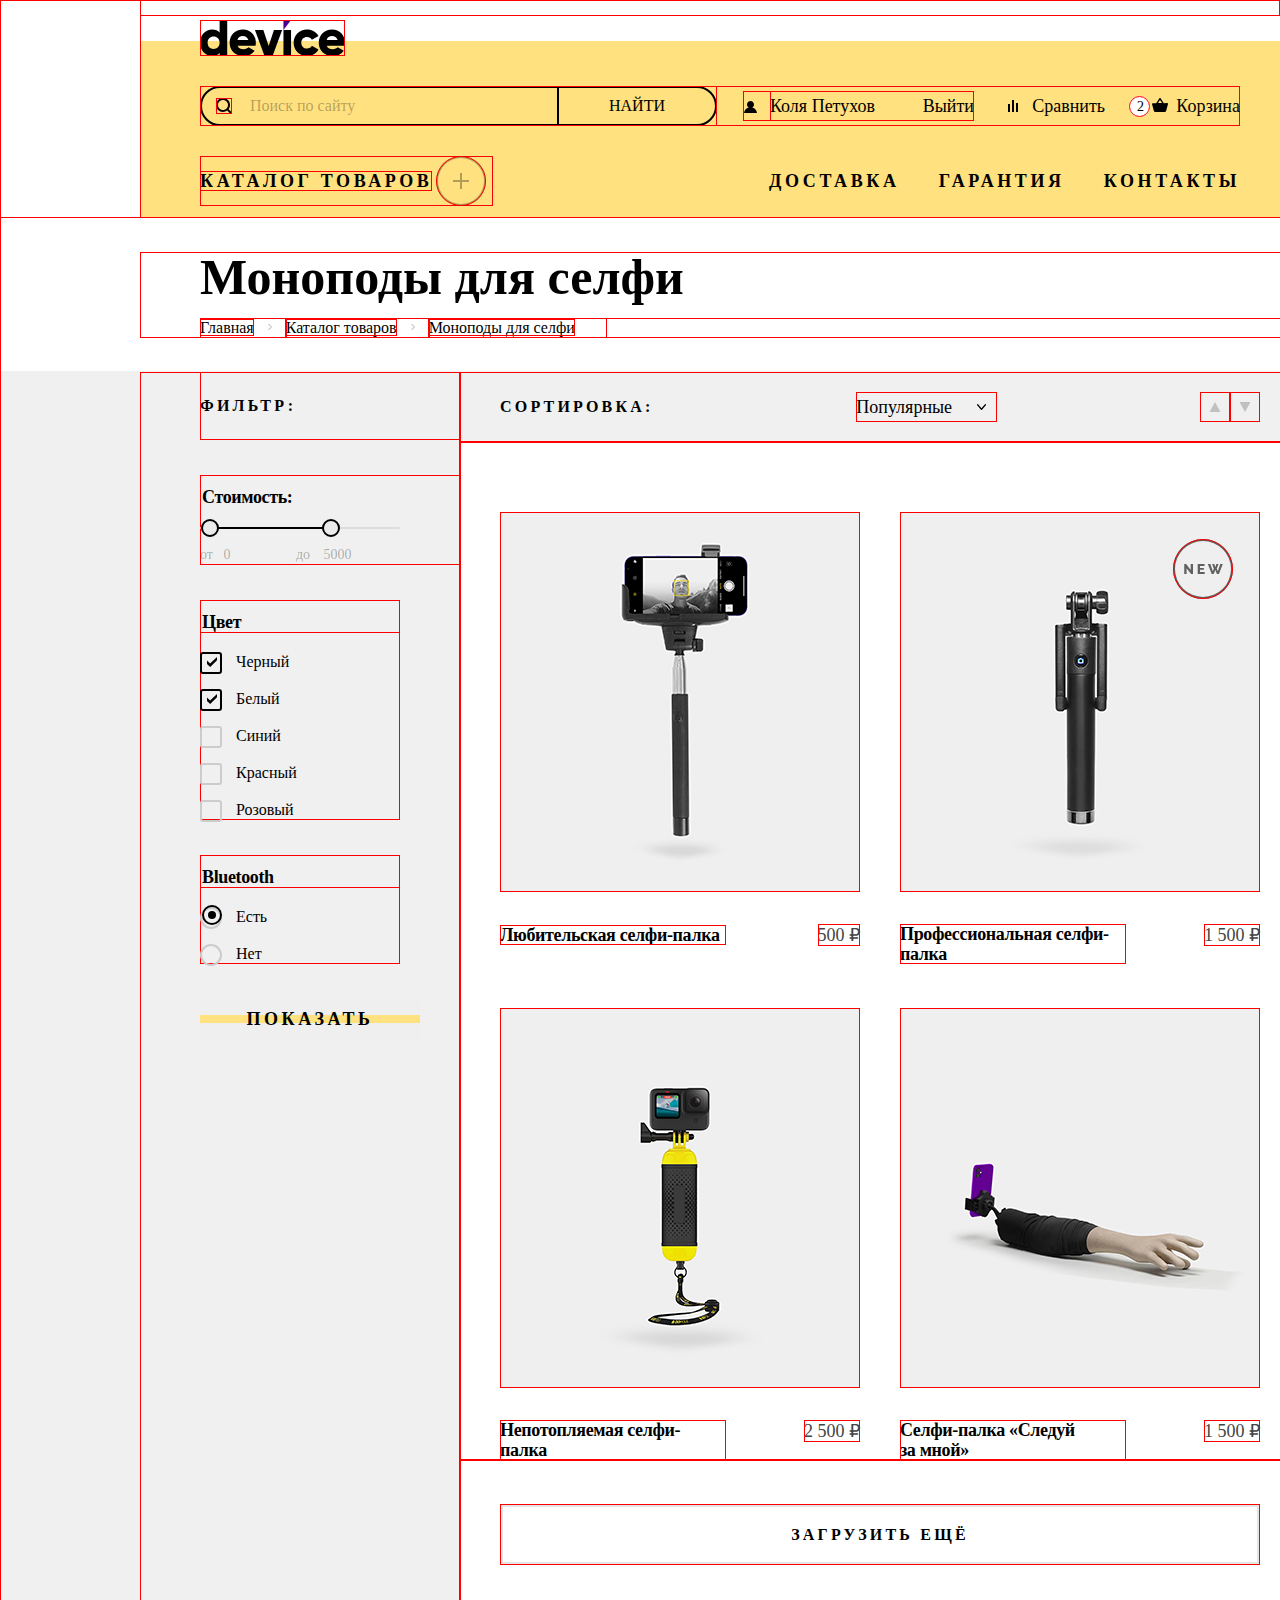
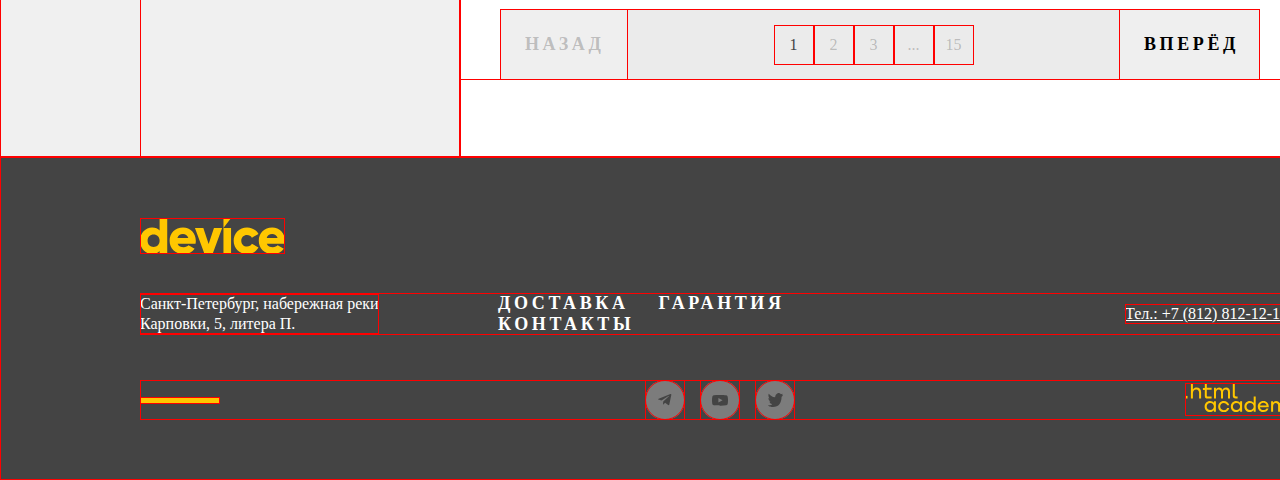
==== commit ec1149d3: "Стилизация состояний кнопок" ====
--- a/catalog.html
+++ b/catalog.html
@@ -5,6 +5,7 @@
     <meta charset="utf-8">
     <title>HTML Academy: Девайс</title>
     <link rel="stylesheet" href="styles/style.css">
+    <link rel="icon" sizes="10x12" href="./images/favicon.png" type="image/png">
   </head>
 
   <body>
@@ -381,7 +382,7 @@
           <div class="footer-link-container">
             <a class="footer-contacts-logo-htmlacademy" href="https://htmlacademy.ru/">
               <svg aria-hidden="true" focusable="false" xmlns="http://www.w3.org/2000/svg" width="115" height="33"
-                viewBox="0 0 115 33" fill="none">
+                viewBox="0 0 115 33" fill="currentColor">
                 <path d="M0 12.9V15.5H2.5V12.9H0Z" fill="#FFC700" />
                 <path
                   d="M11.6 4.5C10 4.5 8.8 5.2 8 6.2H7.9V0H5.9V15.5H7.9V10.2C7.9 8.1 9.2 6.6 11.2 6.6C13 6.6 14.1 8 14.1 9.8V15.5H16.1V9.4C16.2 6.4 14.3 4.5 11.6 4.5Z"
--- a/styles/style.css
+++ b/styles/style.css
@@ -87,7 +87,7 @@
 
 .header-wrapper {
   width: 1160px;
-  height: 325px;
+  min-height: 325px;
   padding: 5px 60px 0 60px;
   margin: 0;
   margin-top: 15px;
@@ -252,8 +252,9 @@
 .navigation-authentication-sign-in {
   margin: 0;
   padding: 0;
-  width: 81px;
-  display: flex;
+  width: 204px;
+  display: flex;
+  justify-content: space-between;
 
   outline: 1px solid red;
   outline-offset: -1px;
@@ -267,6 +268,7 @@
   left: 0;
   top: 10px;
   position: absolute;
+  cursor: pointer;
 
 }
 
@@ -395,23 +397,31 @@
   margin: 0;
   padding: 0 20px;
   position: relative;
-
+  z-index: 2;
   display: none;
 }
 
 .tooltip-cart::before {
   content: "";
   position: absolute;
-  background-image: url(../images/tooltip-cart/triangle.svg);
-  background-repeat: no-repeat;
-  width: 14px;
-  height: 6px;
-  top: -6px;
-  left: 50%;
-}
+
+  top: -20px;
+  left: 150px;
+
+  border: 14px solid transparent;
+  border-bottom: 10px solid #000000;
+
+  display: block;
+
+
+
+}
+
+
 
 .tooltip-toggle-cart:hover + .tooltip-cart,
-.tooltip-toggle-cart:focus + .tooltip-cart {
+.tooltip-toggle-cart:focus + .tooltip-cart,
+.tooltip-toggle-cart:default + .tooltip-cart {
   display: block;
   z-index: 1000;
 }
@@ -597,8 +607,6 @@
   flex-wrap: wrap;
   justify-content: space-between;
   width: 1160px;
-  min-height: 560px;
-  margin-bottom: 70px;
   position: relative;
 
   outline: 1px solid red;
@@ -684,6 +692,7 @@
   top: -150px;
   display: block;
 
+
   outline: 1px solid red;
   outline-offset: -1px;
 }
@@ -693,6 +702,7 @@
   margin: 0;
   padding: 0;
   position: relative;
+
 
 }
 
@@ -702,6 +712,7 @@
   width: 560px;
   display: flex;
   justify-content: space-between;
+  cursor: pointer;
 }
 
 .slider-button {
@@ -724,11 +735,21 @@
 
 .slider-next {
   transform: rotate(180deg);
-
-  outline: 1px solid red;
-  outline-offset: -1px;
-}
-
+  cursor: pointer;
+
+  outline: 1px solid red;
+  outline-offset: -1px;
+}
+
+.slider-prev {
+  cursor: pointer;
+}
+
+.slider-button:hover + .slider-prev,
+.slider-button:focus + .slider-prev {
+  opacity: 0.6;
+  cursor: pointer;
+}
 
 .slider-pagination {
   width: 76px;
@@ -737,13 +758,19 @@
   justify-content: space-between;
   align-items: center;
   margin: 0;
+  margin-top: -11px;
   padding: 0;
   list-style-type: none;
-
-
-  outline: 1px solid red;
-  outline-offset: -1px;
-}
+  cursor: pointer;
+  position: absolute;
+  left: 910px;
+
+  outline: 1px solid red;
+  outline-offset: -1px;
+}
+
+
+
 
 
 .slider-pagination-button {
@@ -756,7 +783,9 @@
   border-radius: 50%;
   cursor: pointer;
   text-align: center;
-  position: absolute;
+  display: block;
+
+
 
 
 }
@@ -777,13 +806,14 @@
 
 .promotion-list {
   width: 560px;
+  max-height: 401px;
   display: flex;
   flex-wrap: wrap;
   flex-direction: column;
   margin: 0;
   padding: 0;
   margin-top: -27px;
-  padding-bottom: 38px;
+  margin-bottom: 38px;
   align-items: start;
   z-index: 1;
 
@@ -890,7 +920,6 @@
   line-height: 30px;
   margin: 0;
   padding: 0;
-  margin-bottom: 12px;
   margin-right: 20px;
   display: flex;
   min-width: 155px;
@@ -900,7 +929,7 @@
 }
 
 .directory-section {
-  margin: 0 auto;
+  margin: 70px auto;
   padding: 0;
   width: 1160px;
 }
@@ -916,10 +945,9 @@
 
 .directory-section-container {
   display: grid;
-  gap: 32px;
-  margin: 0;
-  padding: 0;
-  margin-bottom: 70px;
+  gap: 33px;
+  margin: 0;
+  padding: 0;
   width: 160px;
 
   outline: 1px solid red;
@@ -953,6 +981,7 @@
   text-decoration: none;
   list-style-type: none;
   width: 160px;
+  height: 60px;
 
   outline: 1px solid red;
   outline-offset: -1px;
@@ -1788,7 +1817,8 @@
   margin: 0;
   padding: 0;
   display: flex;
-  justify-content: space-between;
+  flex-wrap: wrap;
+  justify-content: start;
   width: 444px;
   margin-left: 119px;
   margin-right: 183px;
@@ -1800,6 +1830,10 @@
   margin: 0;
   padding: 0;
 
+}
+
+.footer-navigation-item:not(:last-child) {
+  margin-right: 30px;
 }
 
 .footer-navigation-link {
@@ -1882,6 +1916,7 @@
   padding: 0;
   list-style-type: none;
   display: flex;
+  flex-wrap: wrap;
   width: 150px;
   justify-content: space-between;
 
@@ -1967,13 +2002,64 @@
 }
 
 
+.footer-social-item:hover {
+  background-color: #FFC700;
+  outline: none;
+}
+
+.footer-social-item:active {
+  background-color: #FFC700;
+  opacity: 0.3;
+}
+
+
+.footer-social-tme:focus,
+.footer-social-youtube:focus,
+.footer-social-twitter:focus,
+.footer-social-tme:focus-visible,
+.footer-social-youtube:focus-visible,
+.footer-social-twitter:focus-visible,
+.footer-navigation-link:focus,
+.footer-phone-link:focus,
+.footer-contacts-logo-htmlacademy:focus,
+.footer-navigation-link:focus-visible,
+.footer-phone-link:focus-visible,
+.footer-contacts-logo-htmlacademy:focus-visible {
+  outline: 2px solid #AF4FFF;
+}
+
+
+.footer-navigation-link:hover {
+  text-decoration: underline 2px solid #FFC700;
+  text-underline-offset: 4px;
+}
+
+.footer-navigation-link:active {
+  text-decoration: underline 2px solid #FFC700;
+  text-underline-offset: 4px;
+  opacity: 0.3;
+}
+
+.footer-phone-link:hover {
+  color: #FFC700;
+}
+
+.footer-phone-link:active {
+  color: rgba(255, 199, 0, 0.3);
+}
+
+.footer-contacts-logo-htmlacademy:hover a {
+  color: #FFFFFF;
+}
+
 .main-inner {
   flex-grow: 1;
   padding-left: 140px;
   padding-right: 140px;
   width: 1440px;
+  margin-top: -123px;
   background: linear-gradient(0deg, #F0F0F0 90%, #FFFFFF 0%);
-
+  z-index: 5;
 
 
   outline: 1px solid red;
@@ -2458,6 +2544,7 @@
   outline: 1px solid red;
   outline-offset: -1px;
 }
+
 
 .product-card-new {
   position: relative;
@@ -2482,6 +2569,7 @@
 
 }
 
+
 .product-info-wrapper {
   display: flex;
   width: 360px;
@@ -2508,6 +2596,7 @@
   width: 360px;
   height: 380px;
   object-fit: cover;
+
 
   outline: 1px solid red;
   outline-offset: -1px;
@@ -2546,6 +2635,36 @@
 
   outline: 1px solid red;
   outline-offset: -1px;
+}
+
+
+.product-card:focus,
+.product-card:focus-visible {
+  outline: 2px solid #AF4FFF;
+}
+
+.product-card {
+  position: relative;
+}
+
+.product-card:hover::before {
+  content: "подробнее";
+  border-bottom: 8px solid #FFE17F;
+  position: absolute;
+  top: 170px;
+  left: 70px;
+  width: 220px;
+  z-index: 5;
+  appearance: none;
+  color: #000;
+  text-align: center;
+  font-family: "Raleway";
+  font-size: 18px;
+  font-style: normal;
+  font-weight: 800;
+  line-height: normal;
+  letter-spacing: 3.6px;
+  text-transform: uppercase;
 }
 
 /* Пагинация */
@@ -2683,11 +2802,11 @@
   display: -ms-flexbox;
   display: flex;
   -webkit-box-align: center;
-      -ms-flex-align: center;
-          align-items: center;
-
-          outline: 1px solid red;
-          outline-offset: -1px;
+  -ms-flex-align: center;
+  align-items: center;
+
+  outline: 1px solid red;
+  outline-offset: -1px;
 }
 
 .modal {
@@ -2714,9 +2833,26 @@
   background-color: #FFFFFF;
   border: none;
   background-position: center;
-
-  outline: 1px solid red;
-  outline-offset: -1px;
+  cursor: pointer;
+
+  outline: 1px solid red;
+  outline-offset: -1px;
+}
+
+.modal-close-button:hover {
+  outline: none;
+  opacity: 0.6;
+}
+
+.modal-close-button:active {
+  outline: none;
+  opacity: 0.3;
+
+}
+
+.modal-close-button:focus,
+.modal-close-button:focus-visible {
+  outline: 2px solid #AF4FFF;
 }
 
 
@@ -2771,10 +2907,10 @@
   display: -ms-flexbox;
   display: flex;
   -ms-flex-wrap: wrap;
-      flex-wrap: wrap;
+  flex-wrap: wrap;
   -webkit-box-align: center;
-      -ms-flex-align: center;
-          align-items: center;
+  -ms-flex-align: center;
+  align-items: center;
   margin-bottom: 14px;
   color: #000;
   font-family: "Rubik";
@@ -2806,7 +2942,7 @@
   justify-content: space-between;
   align-items: center;
   box-sizing: border-box;
-  }
+}
 
 
 
@@ -2830,7 +2966,7 @@
   justify-content: space-between;
   align-items: center;
   box-sizing: border-box;
-  }
+}
 
 
 .error-message {
@@ -2944,20 +3080,20 @@
   border: none;
   cursor: pointer;
   -webkit-box-sizing: border-box;
-          box-sizing: border-box;
+  box-sizing: border-box;
   color: #000000;
   display: -webkit-box;
   display: -ms-flexbox;
   display: flex;
   -webkit-box-align: center;
-      -ms-flex-align: center;
-          align-items: center;
+  -ms-flex-align: center;
+  align-items: center;
   -webkit-box-pack: center;
-      -ms-flex-pack: center;
-          justify-content: center;
-
-          outline: 1px solid red;
-          outline-offset: -1px;
+  -ms-flex-pack: center;
+  justify-content: center;
+
+  outline: 1px solid red;
+  outline-offset: -1px;
 }
 
 
@@ -3034,7 +3170,8 @@
 }
 
 .tooltip-text::before {
-  border: 14px solid transparent; border-bottom: 10px solid #000000;
+  border: 14px solid transparent;
+  border-bottom: 10px solid #000000;
   content: "";
   display: inline-block;
   position: absolute;
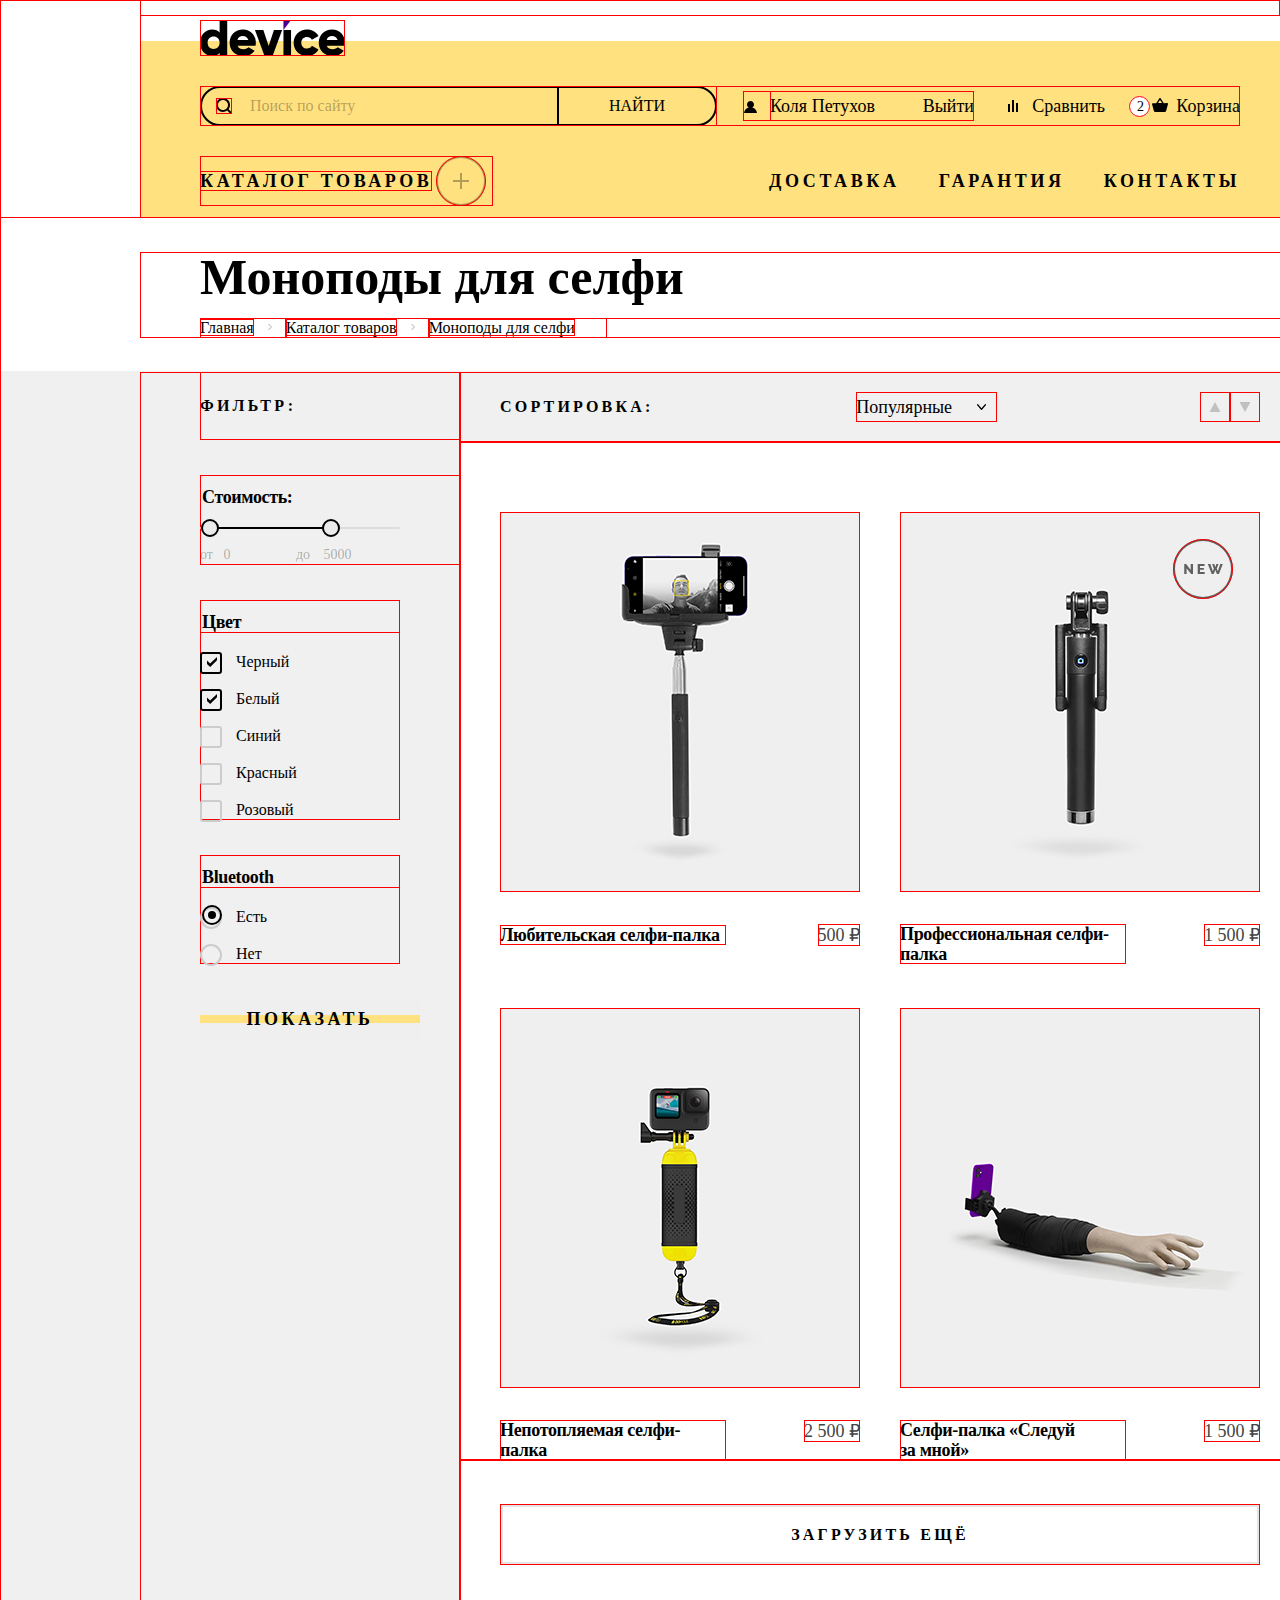
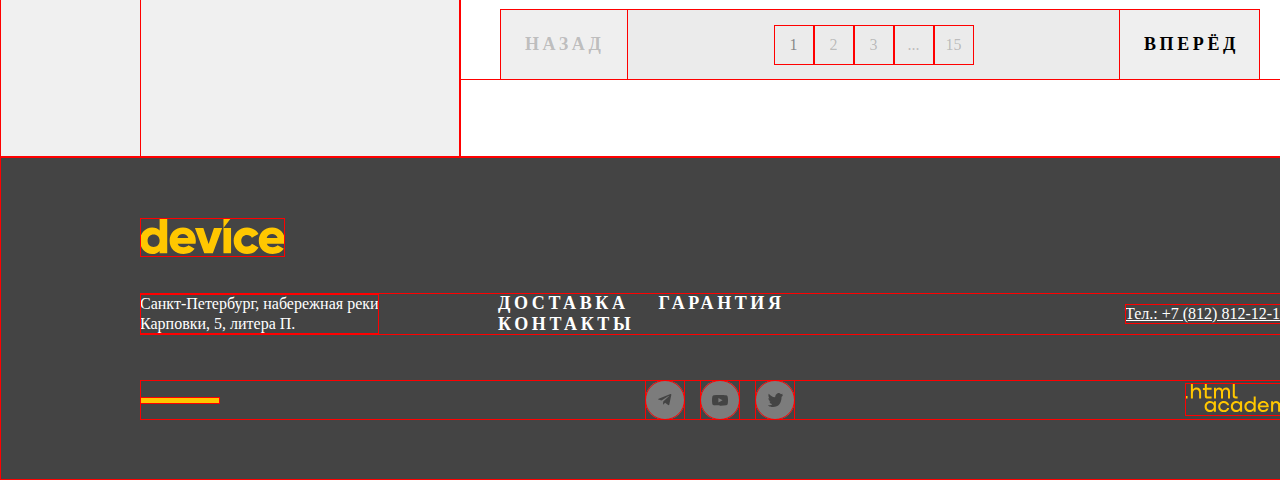
==== commit 219f84e1: "Продолжение стилизации кнопок состояния" ====
--- a/catalog.html
+++ b/catalog.html
@@ -15,8 +15,10 @@
       <h1 class="visually-hidden">Каталог товаров компании Девайс.</h1>
       <div class="header-wrapper">
         <div class="header-logo-wrapper">
-          <img class="header-logo" width="145" height="36" src="./images/logo/header-logo.svg"
-            alt="Логотип магазина Девайс.">
+          <a class="header-logo-link">
+            <img class="header-logo" width="145" height="36" src="./images/logo/header-logo.svg"
+              alt="Логотип магазина Девайс.">
+          </a>
         </div>
         <div class="search-navigation-wrapper">
           <form class="search-form" action="#" method="get">
@@ -303,8 +305,12 @@
     <!--Подвал сайта-->
     <footer class="page-footer">
       <div class="footer-container">
-        <img class="footer-logo" width="145" height="36" src="./images/logo/footer-logo.svg"
-          alt="Логотип магазина Девайс.">
+        <a class="footer-logo-link" href="#">
+          <svg xmlns="http://www.w3.org/2000/svg" width="145" height="36" fill="none" viewBox="0 0 145 36">
+            <path fill="#FFC700"
+              d="M27.219 0v35.3h-7.606v-2.4c-1.7 1.9-4.102 3.1-7.505 3.1C5.504 36 0 30.2 0 22.7 0 15.2 5.504 9.4 12.108 9.4c3.403 0 5.904 1.2 7.505 3.1V0h7.606Zm-7.606 22.7c0-3.8-2.501-6.2-6.004-6.2-3.502 0-6.004 2.4-6.004 6.2 0 3.8 2.502 6.2 6.004 6.2 3.503-.1 6.004-2.4 6.004-6.2ZM43.73 29.2c2.102 0 3.803-.8 4.803-1.9l6.105 3.5C52.136 34.2 48.433 36 43.63 36c-8.606 0-14.01-5.8-14.01-13.3 0-7.5 5.404-13.3 13.41-13.3 7.405 0 12.809 5.7 12.809 13.3 0 1.1-.1 2.1-.3 3H37.625c1 2.6 3.302 3.5 6.104 3.5Zm4.603-9.1c-.8-2.9-3.102-4-5.403-4-2.902 0-4.804 1.4-5.504 4h10.907ZM82.156 10.1 72.85 35.3h-8.606l-9.306-25.2h8.405l5.304 16 5.304-16h8.205ZM83.457 10.1h7.606v25.2h-7.606V10.1ZM93.665 22.7c0-7.5 5.703-13.3 13.409-13.3 4.903 0 9.206 2.6 11.408 6.5l-6.605 3.8c-.901-1.8-2.702-2.8-4.903-2.8-3.303 0-5.704 2.4-5.704 5.8 0 3.5 2.401 5.8 5.704 5.8 2.201 0 4.103-1.1 4.903-2.8l6.605 3.8c-2.102 3.9-6.405 6.5-11.408 6.5-7.706 0-13.41-5.8-13.41-13.3ZM132.892 29.2c2.101 0 3.802-.8 4.803-1.9l6.104 3.5c-2.502 3.4-6.204 5.2-11.007 5.2-8.606 0-14.01-5.8-14.01-13.3 0-7.5 5.504-13.3 13.409-13.3C139.596 9.4 145 15.1 145 22.7c0 1.1-.1 2.1-.3 3h-17.913c1.001 2.6 3.303 3.5 6.105 3.5Zm4.703-9.1c-.801-2.9-3.102-4-5.404-4-2.902 0-4.803 1.4-5.504 4h10.908ZM83.457 0v10.1L91.063 0h-7.606Z" />
+          </svg>
+        </a>
         <div class="footer-navigation-wrapper">
           <address class="contacts-address">
             <p class="contacts-address-text">Санкт-Петербург, набережная реки Карповки, 5, литера П.
@@ -382,41 +388,9 @@
           <div class="footer-link-container">
             <a class="footer-contacts-logo-htmlacademy" href="https://htmlacademy.ru/">
               <svg aria-hidden="true" focusable="false" xmlns="http://www.w3.org/2000/svg" width="115" height="33"
-                viewBox="0 0 115 33" fill="currentColor">
-                <path d="M0 12.9V15.5H2.5V12.9H0Z" fill="#FFC700" />
-                <path
-                  d="M11.6 4.5C10 4.5 8.8 5.2 8 6.2H7.9V0H5.9V15.5H7.9V10.2C7.9 8.1 9.2 6.6 11.2 6.6C13 6.6 14.1 8 14.1 9.8V15.5H16.1V9.4C16.2 6.4 14.3 4.5 11.6 4.5Z"
-                  fill="#FFC700" />
-                <path
-                  d="M26.6 4.8H21.8V1.1H19.8V4.9H17.9V6.9H19.8V12.9C19.8 14.6 20.8 15.6 22.5 15.6H26.6V13.6H22.9C22.2 13.6 21.8 13.2 21.8 12.5V6.8H26.6V4.8Z"
-                  fill="#FFC700" />
-                <path
-                  d="M41.1 4.6C39.5 4.6 38.2 5.4 37.6 6.7H37.5C36.9 5.5 35.7 4.6 34.1 4.6C32.7 4.6 31.6 5.4 31 6.4H30.9V4.8H29V15.4H31V10C31 8 32 6.5 33.6 6.5C35.1 6.5 36 7.5 36 9.1V15.4H38V9.8C38 7.4 39.4 6.5 40.6 6.5C42.1 6.5 43 7.5 43 9.1V15.4H45V8.9C45.1 6.4 43.6 4.6 41.1 4.6Z"
-                  fill="#FFC700" />
-                <path
-                  d="M47.8 12.7C47.8 14.4 48.8 15.4 50.6 15.4H52.6V13.4H50.9C50.2 13.4 49.8 13 49.8 12.3V0H47.8V12.7Z"
-                  fill="#FFC700" />
-                <path
-                  d="M28.9 19.7C28 18.6 26.7 17.9 25 17.9C21.9 17.9 19.6 20.2 19.6 23.5C19.6 26.8 21.9 29.1 25 29.1C26.8 29.1 28 28.3 28.8 27.2H28.9V28.8H30.9V18.2H28.9V19.7ZM25.3 27.1C23.1 27.1 21.7 25.5 21.7 23.5C21.7 21.5 23.1 19.9 25.3 19.9C27.5 19.9 28.9 21.5 28.9 23.5C28.9 25.4 27.5 27.1 25.3 27.1Z"
-                  fill="#FFC700" />
-                <path
-                  d="M44.2 22C43.7 19.6 41.6 17.9 38.8 17.9C35.4 17.9 33.2 20.4 33.2 23.5C33.2 26.6 35.4 29.1 38.8 29.1C41.6 29.1 43.7 27.3 44.2 24.9H42.1C41.7 26.2 40.4 27.2 38.8 27.2C36.6 27.2 35.2 25.6 35.2 23.6C35.2 21.6 36.6 20 38.8 20C40.4 20 41.6 21 42.1 22.2H44.2V22Z"
-                  fill="#FFC700" />
-                <path
-                  d="M55.1 19.7C54.2 18.6 52.9 17.9 51.2 17.9C48.1 17.9 45.8 20.2 45.8 23.5C45.8 26.8 48.1 29.1 51.2 29.1C53 29.1 54.2 28.3 55 27.2H55.1V28.8H57.1V18.2H55.1V19.7ZM51.5 27.1C49.3 27.1 47.9 25.5 47.9 23.5C47.9 21.5 49.3 19.9 51.5 19.9C53.7 19.9 55.1 21.5 55.1 23.5C55.1 25.4 53.6 27.1 51.5 27.1Z"
-                  fill="#FFC700" />
-                <path
-                  d="M68.7 19.8C67.8 18.7 66.5 17.9 64.8 17.9C61.7 17.9 59.4 20.2 59.4 23.5C59.4 26.8 61.6 29.1 64.8 29.1C66.5 29.1 67.8 28.3 68.6 27.3H68.7V28.8H70.7V13.4H68.7V19.8ZM65.1 27.1C62.9 27.1 61.5 25.5 61.5 23.5C61.5 21.5 62.9 19.9 65.1 19.9C67.3 19.9 68.7 21.5 68.7 23.5C68.6 25.5 67.2 27.1 65.1 27.1Z"
-                  fill="#FFC700" />
-                <path
-                  d="M78.3 17.9C75 17.9 72.8 20.4 72.8 23.5C72.8 26.5 74.9 29.1 78.3 29.1C80.8 29.1 82.8 27.8 83.5 25.5H81.4C80.9 26.5 79.8 27.1 78.4 27.1C76.5 27.1 75.1 25.8 75 24.2H83.8C84 20.6 81.8 17.9 78.3 17.9ZM78.3 19.8C80 19.8 81.3 20.8 81.6 22.4H75.1C75.4 20.9 76.6 19.8 78.3 19.8Z"
-                  fill="#FFC700" />
-                <path
-                  d="M98.2 17.9C96.6 17.9 95.3 18.7 94.6 19.9H94.5C93.9 18.7 92.7 17.9 91.1 17.9C89.7 17.9 88.6 18.6 88 19.7V18.2H86.1V28.8H88.1V23.4C88.1 21.4 89.1 20 90.7 19.9C92.2 19.9 93.1 20.9 93.1 22.5V28.8H95.1V23.2C95.1 20.8 96.5 19.9 97.7 19.9C99.2 19.9 100.1 20.9 100.1 22.5V28.8H102.1V22.3C102.2 19.7 100.7 17.9 98.2 17.9Z"
-                  fill="#FFC700" />
-                <path
-                  d="M109.4 27L105.8 18.1H103.6L108.4 29.7C108.1 30.6 107.7 30.9 106.7 30.9H104.2V32.9H106.7C108.5 32.9 109.5 32.1 110.2 30.3L114.9 18.1H112.8L109.4 27Z"
-                  fill="#FFC700" />
+                fill="currentColor" viewBox="0 0 115 33">
+                <path fill="currentColor"
+                  d="M0 12.9v2.6h2.5v-2.6H0ZM11.6 4.5c-1.6 0-2.8.7-3.6 1.7h-.1V0h-2v15.5h2v-5.3c0-2.1 1.3-3.6 3.3-3.6 1.8 0 2.9 1.4 2.9 3.2v5.7h2V9.4c.1-3-1.8-4.9-4.5-4.9ZM26.6 4.8h-4.8V1.1h-2v3.8h-1.9v2h1.9v6c0 1.7 1 2.7 2.7 2.7h4.1v-2h-3.7c-.7 0-1.1-.4-1.1-1.1V6.8h4.8v-2ZM41.1 4.6c-1.6 0-2.9.8-3.5 2.1h-.1c-.6-1.2-1.8-2.1-3.4-2.1-1.4 0-2.5.8-3.1 1.8h-.1V4.8H29v10.6h2V10c0-2 1-3.5 2.6-3.5 1.5 0 2.4 1 2.4 2.6v6.3h2V9.8c0-2.4 1.4-3.3 2.6-3.3 1.5 0 2.4 1 2.4 2.6v6.3h2V8.9c.1-2.5-1.4-4.3-3.9-4.3ZM47.8 12.7c0 1.7 1 2.7 2.8 2.7h2v-2h-1.7c-.7 0-1.1-.4-1.1-1.1V0h-2v12.7ZM28.9 19.7c-.9-1.1-2.2-1.8-3.9-1.8-3.1 0-5.4 2.3-5.4 5.6s2.3 5.6 5.4 5.6c1.8 0 3-.8 3.8-1.9h.1v1.6h2V18.2h-2v1.5Zm-3.6 7.4c-2.2 0-3.6-1.6-3.6-3.6s1.4-3.6 3.6-3.6 3.6 1.6 3.6 3.6c0 1.9-1.4 3.6-3.6 3.6ZM44.2 22c-.5-2.4-2.6-4.1-5.4-4.1-3.4 0-5.6 2.5-5.6 5.6 0 3.1 2.2 5.6 5.6 5.6 2.8 0 4.9-1.8 5.4-4.2h-2.1c-.4 1.3-1.7 2.3-3.3 2.3-2.2 0-3.6-1.6-3.6-3.6s1.4-3.6 3.6-3.6c1.6 0 2.8 1 3.3 2.2h2.1V22ZM55.1 19.7c-.9-1.1-2.2-1.8-3.9-1.8-3.1 0-5.4 2.3-5.4 5.6s2.3 5.6 5.4 5.6c1.8 0 3-.8 3.8-1.9h.1v1.6h2V18.2h-2v1.5Zm-3.6 7.4c-2.2 0-3.6-1.6-3.6-3.6s1.4-3.6 3.6-3.6 3.6 1.6 3.6 3.6c0 1.9-1.5 3.6-3.6 3.6ZM68.7 19.8c-.9-1.1-2.2-1.9-3.9-1.9-3.1 0-5.4 2.3-5.4 5.6s2.2 5.6 5.4 5.6c1.7 0 3-.8 3.8-1.8h.1v1.5h2V13.4h-2v6.4Zm-3.6 7.3c-2.2 0-3.6-1.6-3.6-3.6s1.4-3.6 3.6-3.6 3.6 1.6 3.6 3.6c-.1 2-1.5 3.6-3.6 3.6ZM78.3 17.9c-3.3 0-5.5 2.5-5.5 5.6 0 3 2.1 5.6 5.5 5.6 2.5 0 4.5-1.3 5.2-3.6h-2.1c-.5 1-1.6 1.6-3 1.6-1.9 0-3.3-1.3-3.4-2.9h8.8c.2-3.6-2-6.3-5.5-6.3Zm0 1.9c1.7 0 3 1 3.3 2.6h-6.5c.3-1.5 1.5-2.6 3.2-2.6ZM98.2 17.9c-1.6 0-2.9.8-3.6 2h-.1c-.6-1.2-1.8-2-3.4-2-1.4 0-2.5.7-3.1 1.8v-1.5h-1.9v10.6h2v-5.4c0-2 1-3.4 2.6-3.5 1.5 0 2.4 1 2.4 2.6v6.3h2v-5.6c0-2.4 1.4-3.3 2.6-3.3 1.5 0 2.4 1 2.4 2.6v6.3h2v-6.5c.1-2.6-1.4-4.4-3.9-4.4ZM109.4 27l-3.6-8.9h-2.2l4.8 11.6c-.3.9-.7 1.2-1.7 1.2h-2.5v2h2.5c1.8 0 2.8-.8 3.5-2.6l4.7-12.2h-2.1l-3.4 8.9Z" />
               </svg>
             </a>
           </div>
--- a/styles/style.css
+++ b/styles/style.css
@@ -121,6 +121,25 @@
   outline-offset: -1px;
 
 }
+
+.header-logo-link:hover {
+  opacity: 0.6;
+}
+
+.header-logo-link:active {
+  opacity: 0.3;
+}
+
+.header-logo-link:focus,
+.header-logo-link:focus-visible {
+  outline: 2px solid #AF4FFF;
+  z-index: 2;
+
+}
+
+
+
+
 
 .search-navigation-wrapper {
   display: grid;
@@ -563,6 +582,7 @@
   margin: 0;
   padding: 0;
 }
+
 
 .main-navigation-list {
   display: flex;
@@ -762,8 +782,8 @@
   padding: 0;
   list-style-type: none;
   cursor: pointer;
-  position: absolute;
-  left: 910px;
+
+  margin-left: 682px;
 
   outline: 1px solid red;
   outline-offset: -1px;
@@ -944,8 +964,8 @@
 }
 
 .directory-section-container {
-  display: grid;
-  gap: 33px;
+  display: flex;
+  flex-direction: column;
   margin: 0;
   padding: 0;
   width: 160px;
@@ -953,6 +973,26 @@
   outline: 1px solid red;
   outline-offset: -1px;
 
+}
+
+.index-catalog-link {
+  text-decoration: none;
+  width: 160px;
+  height: 253px;
+}
+
+.index-catalog-link:hover svg {
+  background-color: #FFC700;
+}
+
+.index-catalog-link:active {
+  opacity: 0.3;
+  outline: none;
+}
+
+.index-catalog-link:focus,
+.index-catalog-link:focus-visible {
+  outline: 2px solid #AF4FFF;
 }
 
 
@@ -965,12 +1005,13 @@
   background-position: center;
   margin: 0;
   padding: 0;
-
-  outline: 1px solid red;
-  outline-offset: -1px;
-}
-
-.index-catalog-link {
+  margin-bottom: 32px;
+
+  outline: 1px solid red;
+  outline-offset: -1px;
+}
+
+.index-catalog-item {
   color: #000;
   font-family: "Raleway";
   font-size: 18px;
@@ -1199,23 +1240,32 @@
   justify-content: center;
   position: relative;
   box-sizing: border-box;
-
-  outline: 1px solid red;
-  outline-offset: -1px;
-}
-
-.advantages-slogan-block::before {
-  content: "";
-  position: absolute;
-  background-image: url(../images/advantages/advantages-slogan-decor.svg);
-  background-repeat: no-repeat;
+  cursor: pointer;
+
+  outline: 1px solid red;
+  outline-offset: -1px;
+}
+
+.advantages-slogan-image {
+  position: absolute;
   background-color: #FFE17F;
   background-position: center;
-  width: 125px;
-  height: 100px;
+  width: 47px;
+  height: 31px;
   margin: 0;
   padding: 0;
   left: 0;
+  cursor: pointer;
+  z-index: 50;
+
+  outline: 1px solid red;
+  outline-offset: -1px;
+}
+
+.advantages-slogan-block:hover + .advantages-slogan-block::before {
+  cursor: pointer;
+  background-color: #FFC700;
+
 
   outline: 1px solid red;
   outline-offset: -1px;
@@ -1236,6 +1286,32 @@
 
   outline: 1px solid red;
   outline-offset: -1px;
+}
+
+.advantages-slogan-block::after:hover {
+  content: url(../images/advantages/ellipse-decor.svg);
+  position: absolute;
+  background-image: url(../images/advantages/advantages-slogan-decor-i.svg);
+  background-repeat: no-repeat;
+  background-position: center;
+  width: 40px;
+  height: 40px;
+  border: none;
+  margin: 0;
+  padding: 0;
+  right: 42.5px;
+}
+
+
+.advantages-slogan-block:active {
+  opacity: 0.3;
+
+
+}
+
+.advantages-slogan-block:focus,
+.advantages-slogan-block:focus-visible {
+  outline: 2px solid #AF4FFF;
 }
 
 .advantages-slogan-info {
@@ -1762,19 +1838,35 @@
 .footer-container {
   margin: 0;
   padding: 0 140px;
+  padding-top: 61px;
   width: 1440px;
 }
 
-.footer-logo {
+.footer-logo-link {
   width: 145px;
   height: 36px;
   margin: 0;
   padding: 0;
-  margin-top: 61px;
-
-
-  outline: 1px solid red;
-  outline-offset: -1px;
+
+  cursor: pointer;
+
+
+  outline: 1px solid red;
+  outline-offset: -1px;
+}
+
+.footer-logo-link:hover {
+  opacity: 0.6;
+}
+
+.footer-logo-link:active {
+  opacity: 0.3;
+}
+
+
+.footer-logo-link:focus,
+.footer-logo-link:focus-visible {
+  outline: 2px solid #AF4FFF;
 }
 
 .footer-navigation-wrapper {
@@ -1985,17 +2077,21 @@
   outline-offset: -1px;
 }
 
-
-.footer-contacts-logo-htmlacademy {
-  display: flex;
-  flex-wrap: wrap;
-  align-items: end;
-  text-align: end;
-  margin: 0;
-  padding: 0;
+.footer-link-container {
+  margin: 0;
+  padding: 0;
+  width: 115px;
   margin-left: 390px;
   margin-top: 3px;
+  display: flex;
+  flex-wrap: wrap;
+}
+
+.footer-contacts-logo-htmlacademy {
   color: #FFC700;
+  width: 115px;
+  height: 33px;
+  text-align: center;
 
   outline: 1px solid red;
   outline-offset: -1px;
@@ -2048,8 +2144,12 @@
   color: rgba(255, 199, 0, 0.3);
 }
 
-.footer-contacts-logo-htmlacademy:hover a {
+a.footer-contacts-logo-htmlacademy:hover {
   color: #FFFFFF;
+}
+
+.footer-contacts-logo-htmlacademy:active {
+  color: rgba(255, 255, 255, 0.3);
 }
 
 .main-inner {
@@ -2638,8 +2738,8 @@
 }
 
 
-.product-card:focus,
-.product-card:focus-visible {
+.product-card:focus a,
+.product-card:focus-visible a {
   outline: 2px solid #AF4FFF;
 }
 
@@ -2782,12 +2882,67 @@
 }
 
 .pagination-current {
+  color: rgba(68, 68, 68, 0.6);
+
+  outline: 1px solid red;
+  outline-offset: -1px;
+}
+
+.pagination-back:default,
+.pagination-forward:default {
+  color: #000000;
+  background-color: #EBEBEB;
+}
+
+.pagination-back:disabled,
+.pagination-forward:disabled {
+  color: rgba(68, 68, 68, 0.3);
+  background-color: #EBEBEB;
+}
+
+.pagination-back:hover,
+.pagination-forward:hover {
+  background-color: #DCDCDC;
+  color: #000000;
+}
+
+.pagination-back:active,
+.pagination-forward:active {
+  background-color: #DCDCDC;
+  color: #000000;
+  opacity: 0.3;
+}
+
+.pagination-back:focus,
+.pagination-back:focus-visible,
+.pagination-forward:focus,
+.pagination-forward:focus-visible {
+  background-color: #F0F0F0;
+  color: #000000;
+  outline: 2px solid #AF4FFF;
+}
+
+.pagination-link:hover {
   color: #444444;
-
-  outline: 1px solid red;
-  outline-offset: -1px;
-}
-
+}
+
+.pagination-link:active {
+  color: rgba(68, 68, 68, 0.1);
+}
+
+.pagination-link:focus,
+.pagination-link:focus-visible {
+  color: rgba(68, 68, 68, 0.3);
+  outline: 2px solid #AF4FFF;
+}
+
+.pagination-current:hover,
+.pagination-current:active,
+.pagination-current:focus,
+.pagination-current:focus-visible {
+  color: rgba(68, 68, 68, 0.6);
+  outline: none;
+}
 
 /* Модальное окно */
 .modal-container {
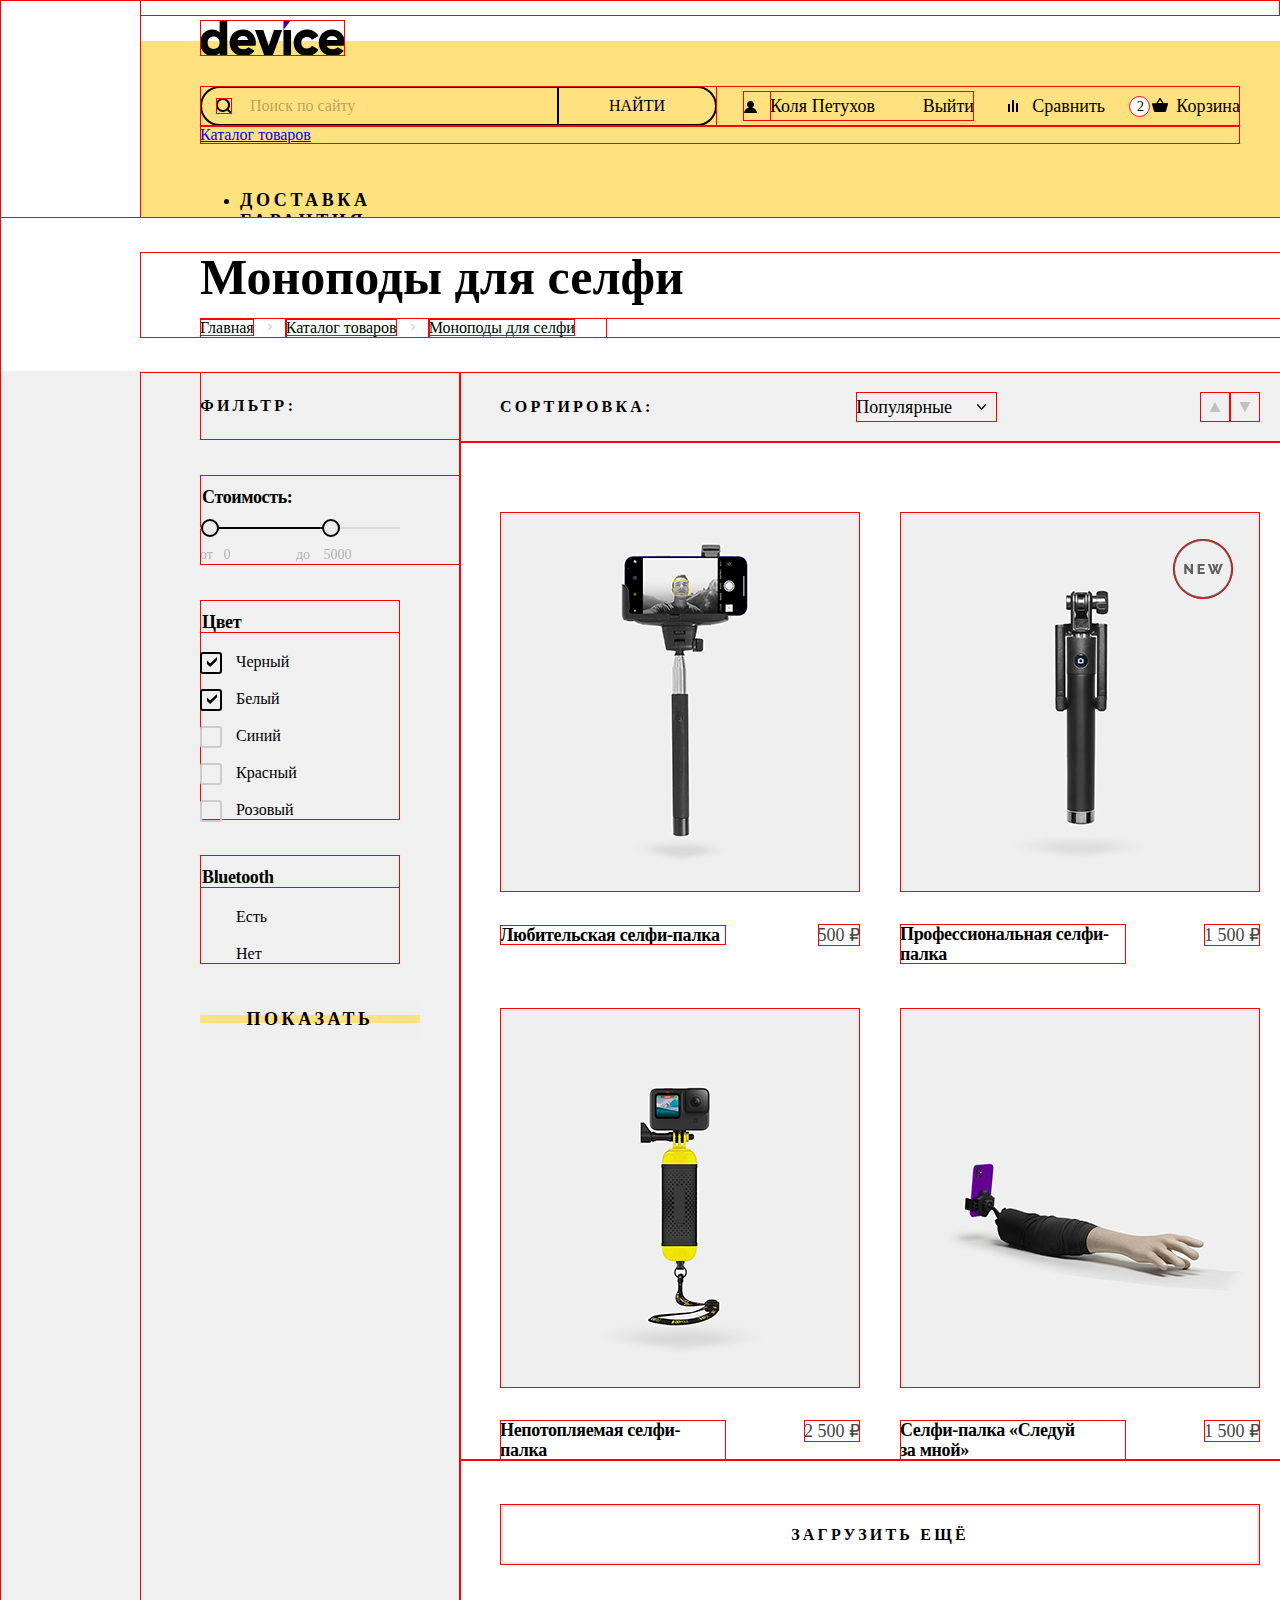
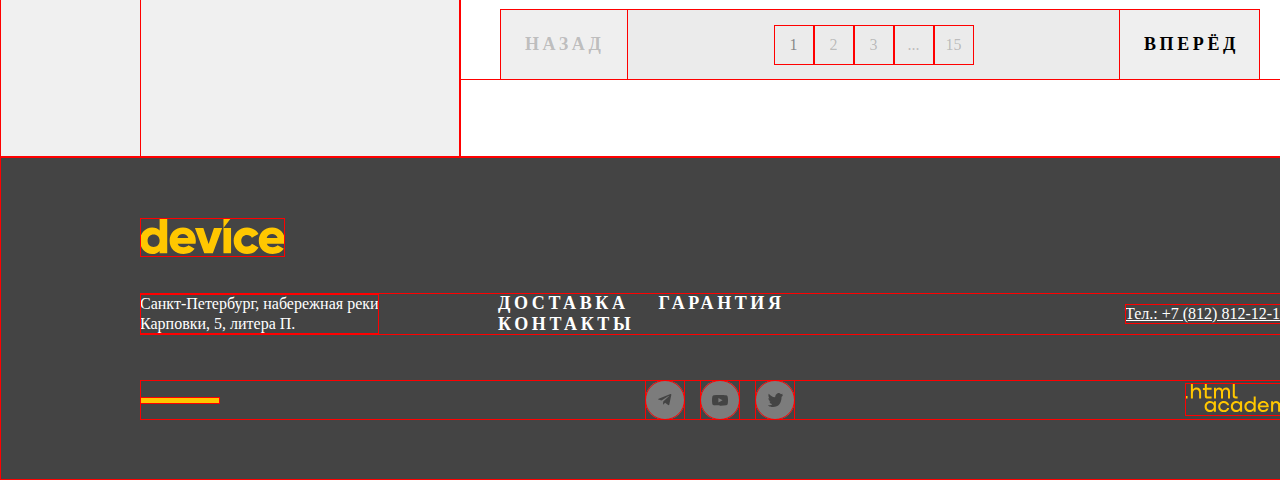
==== commit 1a89f4d1: "Исправление ошибок в разметке подкаталога" ====
--- a/catalog.html
+++ b/catalog.html
@@ -187,14 +187,12 @@
                 <li class="catalog-filter-item">
                   <label class="control">
                     <input class="visually-hidden control-input" type="radio" name="yes" checked>
-                    <span class="control-mark"></span>
                     <span class="control-label">Есть</span>
                   </label>
                 </li>
                 <li class="catalog-filter-item">
                   <label class="control">
                     <input class="visually-hidden control-input" type="radio" name="none">
-                    <span class="control-mark"></span>
                     <span class="control-label">Нет</span>
                   </label>
                 </li>
@@ -215,9 +213,31 @@
             </select>
             <a href="#" class="button button-up">
               <span class="visually-hidden">Показать список</span>
+              <svg class="button-up-icon" xmlns="http://www.w3.org/2000/svg" width="12" height="10" fill="currentColor"
+                viewBox="0 0 12 10">
+                <g clip-path="url(#a)">
+                  <path fill="currentColor" d="m6 0 5.5 10H.5" />
+                </g>
+                <defs>
+                  <clipPath id="a-up">
+                    <path fill="currentColor" d="M.5 0h11v10H.5z" />
+                  </clipPath>
+                </defs>
+              </svg>
             </a>
             <a href="#" class="button button-down">
               <span class="visually-hidden">Показать карточки</span>
+              <svg class="button-down-icon" xmlns="http://www.w3.org/2000/svg" width="12" height="10"
+                fill="currentColor" viewBox="0 0 12 10">
+                <g clip-path="url(#a)">
+                  <path fill="currentColor" d="M6 10 .5 0h11" />
+                </g>
+                <defs>
+                  <clipPath id="a-down">
+                    <path fill="currentColor" d="M11.5 10H.5V0h11z" />
+                  </clipPath>
+                </defs>
+              </svg>
             </a>
           </div>
 
--- a/styles/style.css
+++ b/styles/style.css
@@ -521,28 +521,59 @@
   background-color: #FFF;
 }
 
-.main-navigation-wrapper {
-  display: flex;
+/* Каталог товаров с подкаталогом*/
+.main-navigation {
+  display: flex;
+  align-items: center;
+  width: 1040px;
+  justify-content: space-between;
   margin: 0;
   padding: 0;
   margin-top: 30px;
+
 }
 
 .navigation-catalog {
-  margin: 0;
-  padding: 0;
-  width: 293px;
-  height: 50px;
-  margin-right: 276px;
+  display: flex;
+  list-style-type: none;
+  margin: 0;
+  padding: 0;
+  align-items: center;
+  width: 100%;
+
+
+  outline: 1px solid red;
+  outline-offset: -1px;
+}
+
+.navigation-catalog-item {
+  position: relative;
+}
+
+.navigation-catalog-item:first-child {
+
+}
+
+.navigation-header-catalog {
+  font-family: "Raleway";
+  font-size: 18px;
+  font-style: normal;
+  font-weight: 800;
+  line-height: normal;
+  letter-spacing: 3.6px;
+  text-transform: uppercase;
+  color: #000000;
+  cursor: pointer;
+  display: flex;
+  align-items: center;
+  position: relative;
+  width: 236px;
+  margin: 0;
   padding-top: 15px;
   padding-bottom: 15px;
-  position: relative;
-
-  outline: 1px solid red;
-  outline-offset: -1px;
-}
-
-.navigation-catalog::before {
+}
+
+.navigation-header-catalog::before {
   content: "";
   position: absolute;
   width: 50px;
@@ -550,53 +581,63 @@
   border-radius: 50%;
   border: 2px solid rgba(0, 0, 0, 0.3);
   background: url(../images/header/plus.svg) no-repeat center;
-  right: 7px;
+  left: 243px;
   top: 0;
-
-  outline: 1px solid red;
-  outline-offset: -1px;
-
-}
-
-.navigation-catalog-link {
+  display: inline-block;
+  cursor: pointer;
+  margin: 0;
+  padding: 0;
+  margin-left: 7px;
+
+}
+
+
+.subcatalog-catalog-checkbox:checked~.subcatalog-catalog {
+  position: absolute;
+  display: flex;
+  margin: 0;
+  padding: 33px 60px 27px 60px;
+  width: 1160px;
+  margin-left: 0;
+  list-style-type: none;
+  background-color: #ffe17f;
+  left: -60px;
+  top: 45px;
+  z-index: 2;
+  min-height: 180px;
+
+}
+
+.subcatalog-catalog-checkbox:checked+.navigation-header-catalog::before {
+  background: url(../images/header/minus.svg) no-repeat center;
+  border: none;
+}
+
+.subcatalog-catalog,
+.subcatalog-catalog-list {
+  list-style-type: none;
+}
+
+.subcatalog-catalog {
+  display: none;
+}
+
+.subcatalog-catalog-link {
   text-decoration: none;
   color: #000;
-  font-family: "Raleway";
-  font-size: 18px;
-  font-style: normal;
-  font-weight: 800;
-  line-height: normal;
-  letter-spacing: 3.6px;
-  text-transform: uppercase;
-
-  outline: 1px solid red;
-  outline-offset: -1px;
-}
-
-.main-navigation {
-  margin: 0;
-  padding: 0;
-}
-
-.main-navigation-item {
-  margin: 0;
-  padding: 0;
-}
-
-
-.main-navigation-list {
-  display: flex;
-  flex-wrap: wrap;
-  list-style-type: none;
-  text-align: center;
-  justify-content: space-between;
-  width: 471px;
-  height: 21px;
-  margin: 0;
-  padding: 0;
-  margin-bottom: 14px;
-  margin-top: 15px;
-}
+  font-family: "Rubik";
+  font-size: 16px;
+  font-style: normal;
+  font-weight: 400;
+  line-height: 18px;
+}
+
+.navigation-catalog-item {
+  margin: 0;
+  padding: 0;
+  position: relative;
+}
+
 
 
 .main-navigation-link {
@@ -611,6 +652,9 @@
   text-transform: uppercase;
 }
 
+
+
+/* Промоушн слайды*/
 .main-container {
   margin: 0 auto;
   padding: 0;
@@ -812,6 +856,7 @@
 
 .slider-pagination-button:hover {
   background-color: #af7842;
+  transition: background-color 1s ease-in-out;
 }
 
 .slider-pagination-button:focus {
@@ -906,6 +951,32 @@
   appearance: none;
 }
 
+.promotion-details:hover {
+  background-color: #FFE17F;
+  transition: background-color 1s ease-in-out;
+}
+
+.promotion-details:active::after {
+  background-color: #FFCC33;
+  content: "";
+  height: 100%;
+  position: absolute;
+  top: 0;
+  left: 0;
+  width: 220px;
+  z-index: -1;
+  outline: none;
+}
+
+.promotion-details:focus,
+.promotion-details:focus-visible {
+  outline: 2px solid #AF4FFF;
+}
+
+.promotion-details:disabled {
+  opacity: 0.3;
+}
+
 .details-argument-wrapper {
   display: flex;
   margin: 0;
@@ -983,6 +1054,7 @@
 
 .index-catalog-link:hover svg {
   background-color: #FFC700;
+  transition: background-color 1s ease-in-out;
 }
 
 .index-catalog-link:active {
@@ -1265,6 +1337,7 @@
 .advantages-slogan-block:hover + .advantages-slogan-block::before {
   cursor: pointer;
   background-color: #FFC700;
+  transition: background-color 1s ease-in-out;
 
 
   outline: 1px solid red;
@@ -1300,6 +1373,7 @@
   margin: 0;
   padding: 0;
   right: 42.5px;
+  transition: background-color 1s ease-in-out;
 }
 
 
@@ -1504,6 +1578,33 @@
   z-index: -1;
 }
 
+.about-detail-wrapper:hover {
+  background-color: #FFE17F;
+  transition: background-color 1s ease-in-out;
+}
+
+.about-detail-wrapper:active::after {
+  background-color: #FFCC33;
+  content: "";
+  height: 100%;
+  position: absolute;
+  top: 0;
+  left: 0;
+  width: 270px;
+  z-index: -1;
+  outline: none;
+}
+
+.about-detail-wrapper:focus,
+.about-detail-wrapper:focus-visible {
+  outline: 2px solid #AF4FFF;
+}
+
+.about-detail-wrapper:disabled {
+  opacity: 0.3;
+}
+
+
 .contacts-about-detail {
   margin: 0;
   padding: 10px 6.14px;
@@ -1648,6 +1749,34 @@
   z-index: -1;
   appearance: none;
 }
+
+
+.message-link-wrapper:hover {
+  background-color: #FFE17F;
+  transition: background-color 1s ease-in-out;
+}
+
+.message-link-wrapper:active::after {
+  background-color: #FFCC33;
+  content: "";
+  height: 100%;
+  position: absolute;
+  top: 0;
+  left: 0;
+  width: 259px;
+  z-index: -1;
+  outline: none;
+}
+
+.message-link-wrapper:focus,
+.message-link-wrapper:focus-visible {
+  outline: 2px solid #AF4FFF;
+}
+
+.message-link-wrapper:disabled {
+  opacity: 0.3;
+}
+
 
 .message-link {
   margin: 0;
@@ -1791,6 +1920,25 @@
   box-sizing: border-box;
 }
 
+.button-subscribe:hover {
+  background-color: #000;
+  transition: background-color 1s ease-in-out;
+  border: 3px solid #000;
+  color: #FFFFFF;
+
+}
+
+.button-subscribe:active {
+  border: 3px solid #000;
+  background-color: #000;
+  color: rgba(255, 255, 255, 0.3);
+}
+
+.button-subscribe:focus,
+.button-subscribe:focus-visible {
+  border: 2px solid #AF4FFF;
+}
+
 .subscribe-reason {
   padding: 0;
   margin: 0;
@@ -2101,6 +2249,7 @@
 .footer-social-item:hover {
   background-color: #FFC700;
   outline: none;
+  transition: background-color 1s ease-in-out;
 }
 
 .footer-social-item:active {
@@ -2347,6 +2496,8 @@
 
 .range-toggle:hover {
   background-color: #dbb590;
+  transition: background-color 1s ease-in-out;
+
 }
 
 .range-toggle:active,
@@ -2434,10 +2585,12 @@
 
 .control:hover .control-mark {
   border-color: #814b18;
+  transition: background-color 1s ease-in-out;
 }
 
 .control-input:disabled + .control-mark {
   border-color: #242424;
+  transition: background-color 1s ease-in-out;
 }
 
 
@@ -2535,6 +2688,32 @@
   width: 220px;
   z-index: -1;
   appearance: none;
+}
+
+.button-filter-show:hover {
+  background-color: #FFE17F;
+  transition: background-color 1s ease-in-out;
+}
+
+.button-filter-show:active::after {
+  background-color: #FFCC33;
+  content: "";
+  height: 100%;
+  position: absolute;
+  top: 0;
+  left: 0;
+  width: 220px;
+  z-index: -1;
+  outline: none;
+}
+
+.button-filter-show:focus,
+.button-filter-show:focus-visible {
+  outline: 2px solid #AF4FFF;
+}
+
+.button-filter-show:disabled {
+  opacity: 0.3;
 }
 
 .catalog-right-column {
@@ -2607,24 +2786,39 @@
   outline-offset: -1px;
 }
 
-.button-up {
-  width: 30px;
-  height: 30px;
-  background: url(../images/sorting/button-up.svg) no-repeat;
-  background-position: center;
-
-  outline: 1px solid red;
-  outline-offset: -1px;
-}
-
+.button-up,
 .button-down {
   width: 30px;
   height: 30px;
-  background: url(../images/sorting/button-down.svg) no-repeat;
-  background-position: center;
-
-  outline: 1px solid red;
-  outline-offset: -1px;
+  display: flex;
+  justify-content: center;
+  align-items: center;
+
+  outline: 1px solid red;
+  outline-offset: -1px;
+}
+
+.button-up-icon,
+.button-down-icon {
+  color: rgba(0, 0, 0, 0.2);
+}
+
+
+
+.button-up:hover .button-up-icon,
+.button-down:hover .button-down-icon {
+  color: rgba(0, 0, 0, 0.5);
+}
+
+.button-up:active .button-up-icon,
+.button-down:active .button-down-icon {
+  color: #000000;
+}
+
+
+.button-up:focus,
+.button-down:focus {
+  outline: 2px solid #AF4FFF;
 }
 
 
@@ -2747,25 +2941,22 @@
   position: relative;
 }
 
-.product-card:hover::before {
-  content: "подробнее";
-  border-bottom: 8px solid #FFE17F;
+.product-card:hover::before  {
+  content: "";
+  background-image: url(../images/catalog/button-more.svg);
+  background-repeat: no-repeat;
+  width: 220px;
+  height: 40px;
+  outline: none;
+
   position: absolute;
   top: 170px;
   left: 70px;
-  width: 220px;
-  z-index: 5;
+
   appearance: none;
-  color: #000;
-  text-align: center;
-  font-family: "Raleway";
-  font-size: 18px;
-  font-style: normal;
-  font-weight: 800;
-  line-height: normal;
-  letter-spacing: 3.6px;
-  text-transform: uppercase;
-}
+
+}
+
 
 /* Пагинация */
 .pagination-container {
@@ -2800,6 +2991,25 @@
   outline-offset: -1px;
 }
 
+.button-download-more:hover {
+  outline: 3px solid #000;
+}
+
+.button-download-more:active {
+  outline: 3px solid #000;
+  opacity: 0.3;
+}
+
+.button-download-more:focus,
+.button-download-more:focus-visible {
+  outline: 2px solid #AF4FFF;
+}
+
+.button-download-more:disabled {
+  opacity: 0.3;
+}
+
+
 .pagination-navigation-container {
   display: grid;
   align-items: center;
@@ -2988,7 +3198,7 @@
   background-color: #FFFFFF;
   border: none;
   background-position: center;
-  cursor: pointer;
+
 
   outline: 1px solid red;
   outline-offset: -1px;
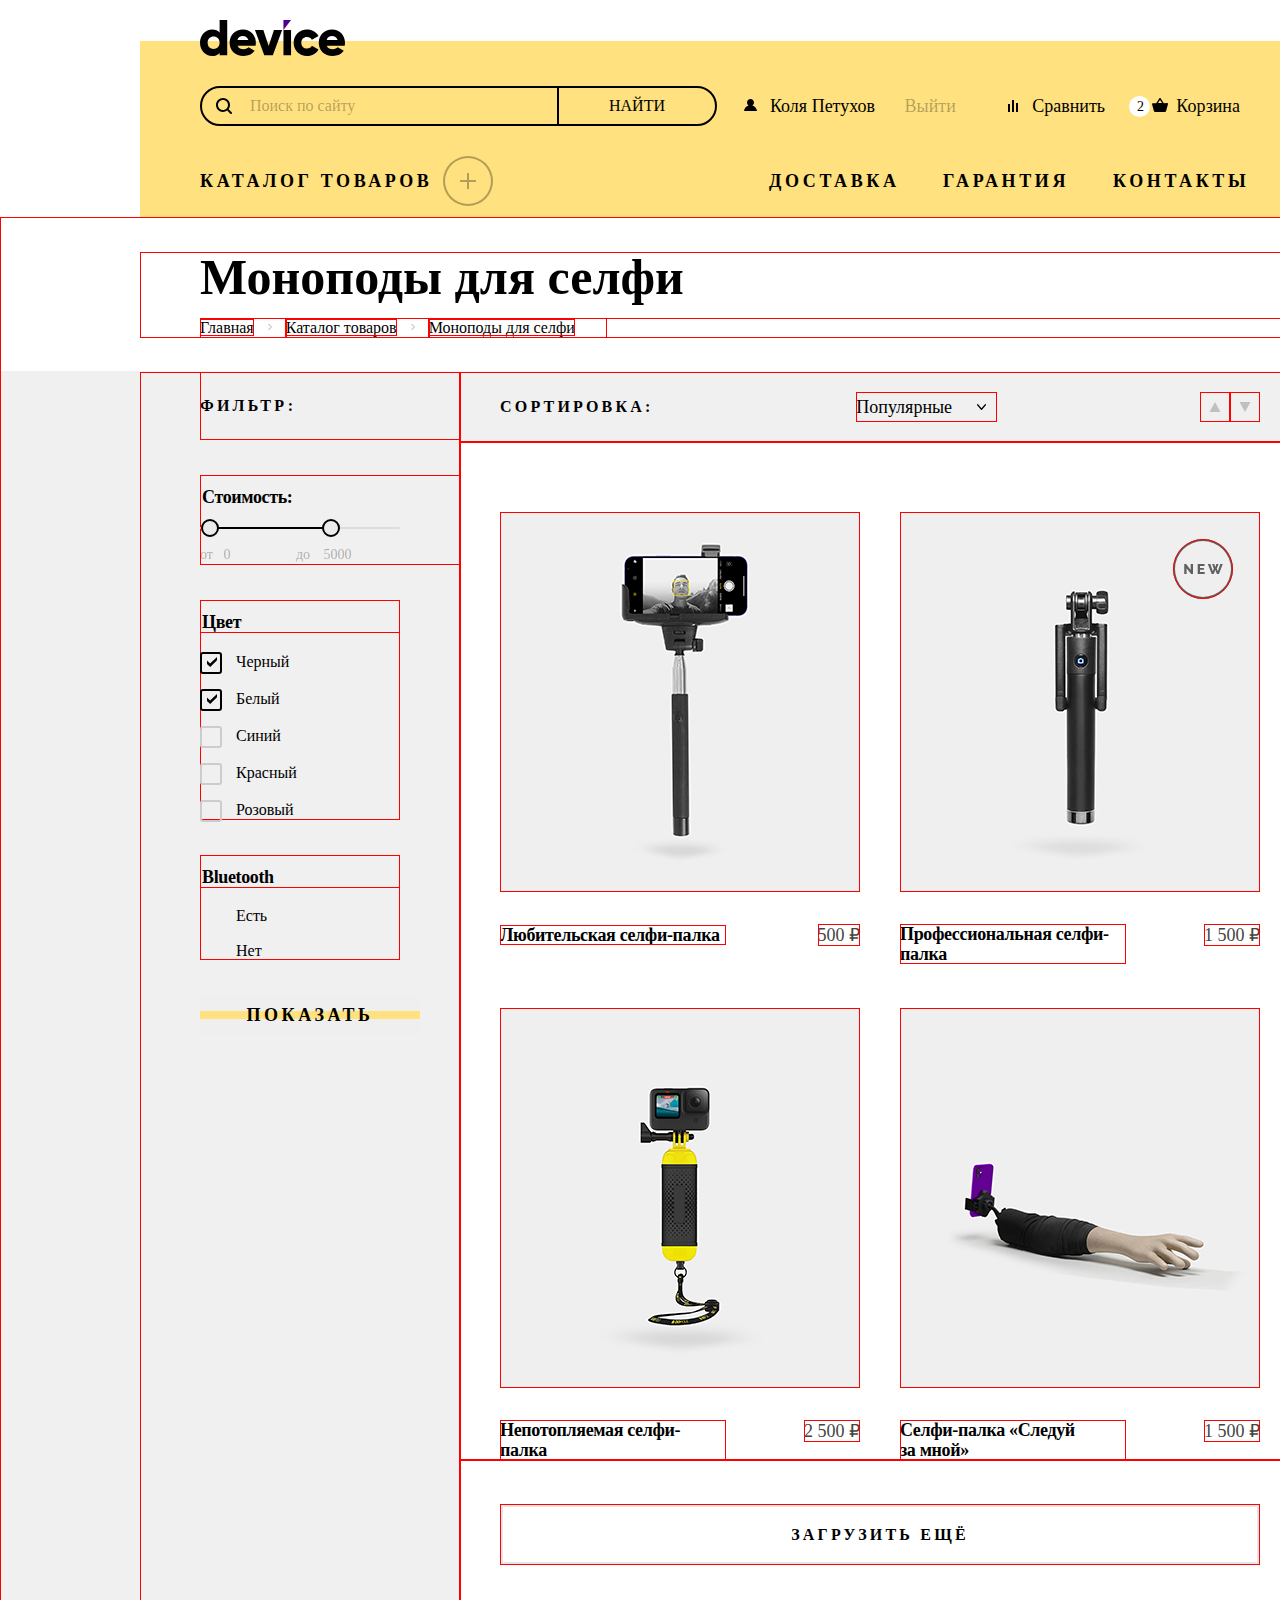
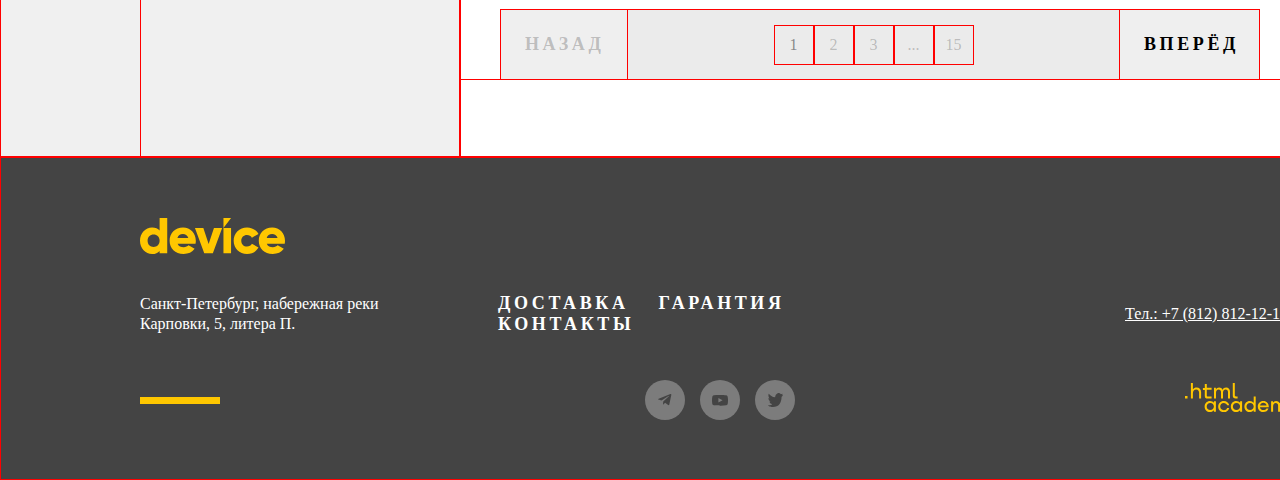
==== commit cc06ff31: "Исправление ошибок в проекте. Продолжение стилизации состояний." ====
--- a/catalog.html
+++ b/catalog.html
@@ -15,7 +15,7 @@
       <h1 class="visually-hidden">Каталог товаров компании Девайс.</h1>
       <div class="header-wrapper">
         <div class="header-logo-wrapper">
-          <a class="header-logo-link">
+          <a class="header-logo-link" href="index.html">
             <img class="header-logo" width="145" height="36" src="./images/logo/header-logo.svg"
               alt="Логотип магазина Девайс.">
           </a>
@@ -31,9 +31,9 @@
             <nav class="navigation-authentication">
               <ul class="navigation-authentication-list">
                 <li class="navigation-authentication-item">
-                  <a class="navigation-authentication-link navigation-authentication-sign-in" href="#">
-                    <span class="navigation-sign-out">Коля Петухов</span>
-                    Выйти
+                  <a class="navigation-authentication-link" href="#">
+                    <span class=" navigation-authentication-sign-in">Коля Петухов</span>
+                    <span class="navigation-sign-out">Выйти</span>
                   </a>
                 </li>
               </ul>
@@ -74,19 +74,64 @@
           </div>
         </div>
 
-        <div class="main-navigation-wrapper">
-          <div class="navigation-catalog">
-            <a class="navigation-catalog-link" href="#">Каталог товаров</a>
+        <div class="header-navigation-wrapper">
+          <div class="catalog-header-wrapper">
+            <label class="catalog-header" for="subcatalog-product">Каталог товаров</label>
+            <input class="visually-hidden subcatalog-catalog-checkbox" id="subcatalog-product" type="checkbox">
+            <ul class="subcatalog-catalog">
+              <li class="subcatalog-list-first">
+                <ol class="subcatalog-catalog-list">
+                  <li class="subcatalog-catalog-item">
+                    <a class="subcatalog-catalog-link" href="#">
+                      Виртуальная реальность
+                    </a>
+                  </li>
+                  <li class="subcatalog-catalog-item">
+                    <a class="subcatalog-catalog-link" href="#">
+                      Моноподы для cелфи
+                    </a>
+                  </li>
+                  <li class="subcatalog-catalog-item">
+                    <a class="subcatalog-catalog-link" href="#">
+                      Экшн-камеры
+                    </a>
+                  </li>
+                </ol>
+              </li>
+              <li class="subcatalog-list-second">
+                <ol class="subcatalog-catalog-list">
+                  <li class="subcatalog-catalog-item">
+                    <a class="subcatalog-catalog-link" href="#">
+                      Фитнес-браслеты
+                    </a>
+                  </li>
+                  <li class="subcatalog-catalog-item">
+                    <a class="subcatalog-catalog-link" href="#">
+                      Умные часы
+                    </a>
+                  </li>
+                </ol>
+              </li>
+              <li class="subcatalog-list-third">
+                <ol class="subcatalog-catalog-list">
+                  <li class="subcatalog-catalog-item">
+                    <a class="subcatalog-catalog-link" href="#">
+                      Квадрокоптеры
+                    </a>
+                  </li>
+                </ol>
+              </li>
+            </ul>
           </div>
           <nav class="main-navigation">
-            <ul class="main-navigation-list">
-              <li class="main-navigation-item">
+            <ul class="navigation-catalog">
+              <li class="navigation-catalog-item">
                 <a class="main-navigation-link" href="#">Доставка</a>
               </li>
-              <li class="main-navigation-item">
+              <li class="navigation-catalog-item">
                 <a class="main-navigation-link" href="#">Гарантия</a>
               </li>
-              <li class="main-navigation-item">
+              <li class="navigation-catalog-item">
                 <a class="main-navigation-link" href="#">Контакты</a>
               </li>
             </ul>
@@ -115,10 +160,8 @@
         <h2 class="visually-hidden">Список товаров с фильтрами</h2>
         <div class="catalog-filter-wrapper">
           <h3 class="select-control-title">фильтр:</h3>
-
           <fieldset class="catalog-filter-group">
             <legend class="catalog-filter-title">Стоимость:</legend>
-
             <div class="range">
               <div class="range-scale">
                 <div class="range-bar" style="left: 11px; width: 119px">
@@ -130,7 +173,6 @@
                   </button>
                 </div>
               </div>
-
               <div class="range-wrapper-inputs">
                 <label class="catalog-filter-label">
                   от <input class="range-input" type="number" value="0" name="min-price" style="width: 28px"></label>
@@ -186,14 +228,14 @@
               <ul class="catalog-filter-list">
                 <li class="catalog-filter-item">
                   <label class="control">
-                    <input class="visually-hidden control-input" type="radio" name="yes" checked>
-                    <span class="control-label">Есть</span>
-                  </label>
-                </li>
-                <li class="catalog-filter-item">
-                  <label class="control">
-                    <input class="visually-hidden control-input" type="radio" name="none">
-                    <span class="control-label">Нет</span>
+                    <input class="visually-hidden control-input" type="radio" value="yes" checked>
+                    Есть
+                  </label>
+                </li>
+                <li class="catalog-filter-item">
+                  <label class="control">
+                    <input class="visually-hidden control-input" type="radio" value="none">
+                    Нет
                   </label>
                 </li>
               </ul>
@@ -325,14 +367,14 @@
     <!--Подвал сайта-->
     <footer class="page-footer">
       <div class="footer-container">
-        <a class="footer-logo-link" href="#">
+        <a class="footer-logo-link" href="index.html">
           <svg xmlns="http://www.w3.org/2000/svg" width="145" height="36" fill="none" viewBox="0 0 145 36">
             <path fill="#FFC700"
               d="M27.219 0v35.3h-7.606v-2.4c-1.7 1.9-4.102 3.1-7.505 3.1C5.504 36 0 30.2 0 22.7 0 15.2 5.504 9.4 12.108 9.4c3.403 0 5.904 1.2 7.505 3.1V0h7.606Zm-7.606 22.7c0-3.8-2.501-6.2-6.004-6.2-3.502 0-6.004 2.4-6.004 6.2 0 3.8 2.502 6.2 6.004 6.2 3.503-.1 6.004-2.4 6.004-6.2ZM43.73 29.2c2.102 0 3.803-.8 4.803-1.9l6.105 3.5C52.136 34.2 48.433 36 43.63 36c-8.606 0-14.01-5.8-14.01-13.3 0-7.5 5.404-13.3 13.41-13.3 7.405 0 12.809 5.7 12.809 13.3 0 1.1-.1 2.1-.3 3H37.625c1 2.6 3.302 3.5 6.104 3.5Zm4.603-9.1c-.8-2.9-3.102-4-5.403-4-2.902 0-4.804 1.4-5.504 4h10.907ZM82.156 10.1 72.85 35.3h-8.606l-9.306-25.2h8.405l5.304 16 5.304-16h8.205ZM83.457 10.1h7.606v25.2h-7.606V10.1ZM93.665 22.7c0-7.5 5.703-13.3 13.409-13.3 4.903 0 9.206 2.6 11.408 6.5l-6.605 3.8c-.901-1.8-2.702-2.8-4.903-2.8-3.303 0-5.704 2.4-5.704 5.8 0 3.5 2.401 5.8 5.704 5.8 2.201 0 4.103-1.1 4.903-2.8l6.605 3.8c-2.102 3.9-6.405 6.5-11.408 6.5-7.706 0-13.41-5.8-13.41-13.3ZM132.892 29.2c2.101 0 3.802-.8 4.803-1.9l6.104 3.5c-2.502 3.4-6.204 5.2-11.007 5.2-8.606 0-14.01-5.8-14.01-13.3 0-7.5 5.504-13.3 13.409-13.3C139.596 9.4 145 15.1 145 22.7c0 1.1-.1 2.1-.3 3h-17.913c1.001 2.6 3.303 3.5 6.105 3.5Zm4.703-9.1c-.801-2.9-3.102-4-5.404-4-2.902 0-4.803 1.4-5.504 4h10.908ZM83.457 0v10.1L91.063 0h-7.606Z" />
           </svg>
         </a>
         <div class="footer-navigation-wrapper">
-          <address class="contacts-address">
+          <address class="contacts-address-footer">
             <p class="contacts-address-text">Санкт-Петербург, набережная реки Карповки, 5, литера П.
             </p>
           </address>
--- a/styles/style.css
+++ b/styles/style.css
@@ -24,9 +24,6 @@
 
 html {
   height: 100%;
-
-  outline: 1px solid red;
-  outline-offset: -1px;
 }
 
 *,
@@ -42,15 +39,7 @@
   flex-wrap: wrap;
   min-height: 100%;
   width: 1440px;
-
-
-  outline: 1px solid red;
-  outline-offset: -1px;
-}
-
-
-
-
+}
 
 .visually-hidden {
   position: absolute;
@@ -69,18 +58,10 @@
   cursor: pointer;
 }
 
-/*.button:disabled {
-  background-color: #e5e5e5;
-  color: #ffffff;
-}*/
 
 .header {
   margin: 0 auto;
   width: 1160px;
-
-
-  outline: 1px solid red;
-  outline-offset: -1px;
 
 }
 
@@ -93,10 +74,6 @@
   margin-top: 15px;
   position: relative;
   background: linear-gradient(0deg, #FFE17F 92%, #FFFFFF 0%);
-
-
-  outline: 1px solid red;
-  outline-offset: -1px;
 }
 
 
@@ -116,10 +93,6 @@
   object-fit: contain;
   margin: 0;
   padding: 0;
-
-  outline: 1px solid red;
-  outline-offset: -1px;
-
 }
 
 .header-logo-link:hover {
@@ -134,11 +107,7 @@
 .header-logo-link:focus-visible {
   outline: 2px solid #AF4FFF;
   z-index: 2;
-
-}
-
-
-
+}
 
 
 .search-navigation-wrapper {
@@ -150,10 +119,6 @@
   padding: 0;
   margin-top: 30px;
   align-items: center;
-
-
-  outline: 1px solid red;
-  outline-offset: -1px;
 }
 
 .search-form {
@@ -163,9 +128,6 @@
   padding: 0;
   display: flex;
   position: relative;
-
-  outline: 1px solid red;
-  outline-offset: -1px;
 }
 
 .input-search-info {
@@ -182,7 +144,6 @@
   font-weight: 400;
   line-height: 20px;
   background-color: #FFE17F;
-
 }
 
 .input-search-info::placeholder {
@@ -198,9 +159,6 @@
   top: 12px;
   left: 16px;
   background: url(../images/header/search-icon.svg) no-repeat;
-
-  outline: 1px solid red;
-  outline-offset: -1px;
 }
 
 .button-search {
@@ -225,23 +183,17 @@
   margin: 0;
   padding: 0;
   width: 231px;
-
 }
 
 .navigation-authentication {
   margin: 0;
   padding: 0;
-
-
-  outline: 1px solid red;
-  outline-offset: -1px;
 }
 
 .navigation-authentication-list {
   margin: 0;
   padding: 0;
 }
-
 
 
 .navigation-authentication-item {
@@ -251,6 +203,7 @@
   padding-left: 27px;
   width: 231px;
   position: relative;
+  display: flex;
 }
 
 .navigation-authentication-link {
@@ -261,9 +214,6 @@
   font-style: normal;
   font-weight: 400;
   line-height: 30px;
-
-  outline: 1px solid red;
-  outline-offset: -1px;
 }
 
 
@@ -271,12 +221,7 @@
 .navigation-authentication-sign-in {
   margin: 0;
   padding: 0;
-  width: 204px;
-  display: flex;
-  justify-content: space-between;
-
-  outline: 1px solid red;
-  outline-offset: -1px;
+  padding-right: 25px;
 }
 
 .navigation-authentication-item::before {
@@ -285,20 +230,22 @@
   width: 15px;
   height: 12px;
   left: 0;
-  top: 10px;
+  top: 8px;
   position: absolute;
   cursor: pointer;
-
-}
-
-
+}
+
+.navigation-sign-out {
+  margin: 0;
+  padding: 0;
+  width: 56px;
+  color: rgba(0, 0, 0, 0.3);
+}
 
 .navigation-choice-wrapper {
   margin: 0;
   padding: 0;
   width: 240px;
-
-
 }
 
 .navigation-choice {
@@ -310,14 +257,11 @@
   grid-template-columns: 105px 99px;
   column-gap: 36px;
   justify-items: end;
-
 }
 
 .navigation-choice-item {
   margin: 0;
   padding: 0;
-
-
 }
 
 .navigation-item-cart {
@@ -347,10 +291,6 @@
   right: 164px;
   bottom: 14px;
   display: block;
-
-
-  outline: 1px solid red;
-  outline-offset: -1px;
 }
 
 .tooltip-toggle-cart::before {
@@ -365,8 +305,6 @@
   line-height: normal;
   top: 3px;
   right: 6px;
-
-
 }
 
 .navigation-item-simile {
@@ -423,17 +361,11 @@
 .tooltip-cart::before {
   content: "";
   position: absolute;
-
   top: -20px;
   left: 150px;
-
   border: 14px solid transparent;
   border-bottom: 10px solid #000000;
-
   display: block;
-
-
-
 }
 
 
@@ -474,7 +406,6 @@
   font-weight: 400;
   line-height: 20px;
   max-width: 170px;
-
 }
 
 .tooltip-list-image {
@@ -522,7 +453,7 @@
 }
 
 /* Каталог товаров с подкаталогом*/
-.main-navigation {
+.header-navigation-wrapper {
   display: flex;
   align-items: center;
   width: 1040px;
@@ -530,31 +461,16 @@
   margin: 0;
   padding: 0;
   margin-top: 30px;
-
-}
-
-.navigation-catalog {
-  display: flex;
-  list-style-type: none;
-  margin: 0;
-  padding: 0;
-  align-items: center;
-  width: 100%;
-
-
-  outline: 1px solid red;
-  outline-offset: -1px;
-}
-
-.navigation-catalog-item {
+}
+
+.catalog-header-wrapper {
+  margin: 0;
+  padding: 0;
   position: relative;
 }
 
-.navigation-catalog-item:first-child {
-
-}
-
-.navigation-header-catalog {
+
+.catalog-header {
   font-family: "Raleway";
   font-size: 18px;
   font-style: normal;
@@ -567,13 +483,14 @@
   display: flex;
   align-items: center;
   position: relative;
-  width: 236px;
+  width: 293px;
+  height: 50px;
   margin: 0;
   padding-top: 15px;
   padding-bottom: 15px;
 }
 
-.navigation-header-catalog::before {
+.catalog-header::before {
   content: "";
   position: absolute;
   width: 50px;
@@ -583,13 +500,14 @@
   background: url(../images/header/plus.svg) no-repeat center;
   left: 243px;
   top: 0;
-  display: inline-block;
   cursor: pointer;
   margin: 0;
   padding: 0;
-  margin-left: 7px;
-
-}
+  padding-left: 7px;
+  display: block;
+  z-index: 10;
+}
+
 
 
 .subcatalog-catalog-checkbox:checked~.subcatalog-catalog {
@@ -602,24 +520,53 @@
   list-style-type: none;
   background-color: #ffe17f;
   left: -60px;
-  top: 45px;
+  top: 35px;
   z-index: 2;
   min-height: 180px;
-
-}
-
-.subcatalog-catalog-checkbox:checked+.navigation-header-catalog::before {
+}
+
+.subcatalog-catalog-checkbox:checked + .catalog-header::before:checked {
   background: url(../images/header/minus.svg) no-repeat center;
-  border: none;
+  border-radius: 50%;
+  border: 2px solid rgba(0, 0, 0, 0.3);
+  content: "";
+  position: absolute;
+  width: 50px;
+  height: 50px;
+  left: 243px;
+  top: 0;
+  cursor: pointer;
+  margin: 0;
+  padding: 0;
+  margin-left: 7px;
 }
 
 .subcatalog-catalog,
 .subcatalog-catalog-list {
   list-style-type: none;
+  margin: 0;
+  padding: 0;
 }
 
 .subcatalog-catalog {
   display: none;
+}
+
+.subcatalog-list-first {
+  width: 222px;
+  margin-right: 30px;
+}
+
+.subcatalog-list-second {
+  width: 211px;
+  margin-right: 1px;
+}
+
+.subcatalog-catalog-list {
+  margin: 0;
+  padding: 0;
+  display: grid;
+  row-gap: 30px;
 }
 
 .subcatalog-catalog-link {
@@ -632,13 +579,27 @@
   line-height: 18px;
 }
 
+/* Доставка Гарантия Контакты */
+.main-navigation {
+  margin: 0;
+  padding: 0;
+}
+
+.navigation-catalog {
+  display: grid;
+  grid-template-columns: 125px 121px 127px;
+  column-gap: 45px;
+  list-style-type: none;
+  margin: 0;
+  padding: 0;
+  align-items: center;
+  width: 471px;
+  justify-content: space-between;
+}
+
 .navigation-catalog-item {
-  margin: 0;
-  padding: 0;
   position: relative;
 }
-
-
 
 .main-navigation-link {
   text-decoration: none;
@@ -659,7 +620,6 @@
   margin: 0 auto;
   padding: 0;
   flex-grow: 1;
-
 }
 
 
@@ -719,9 +679,6 @@
   justify-content: center;
   right: 49px;
   top: -122px;
-
-  outline: 1px solid red;
-  outline-offset: -1px;
 }
 
 .promotion-slider-wrapper-third::before {
@@ -741,9 +698,6 @@
   justify-content: center;
   right: 49px;
   top: -122px;
-
-  outline: 1px solid red;
-  outline-offset: -1px;
 }
 
 .promotion-slider-image {
@@ -755,10 +709,6 @@
   z-index: 1;
   top: -150px;
   display: block;
-
-
-  outline: 1px solid red;
-  outline-offset: -1px;
 }
 
 
@@ -766,8 +716,6 @@
   margin: 0;
   padding: 0;
   position: relative;
-
-
 }
 
 .slider-controls {
@@ -790,29 +738,39 @@
   background-repeat: no-repeat;
   background-position: center;
   margin-left: 30px;
-
-
-
-  outline: 1px solid red;
-  outline-offset: -1px;
+  z-index: 5;
 }
 
 .slider-next {
   transform: rotate(180deg);
+}
+
+
+.slider-button:hover {
+  opacity: 0.6;
+  outline: none;
+  transition: background-color 300ms ease-in-out;
+}
+
+.slider-button:active {
+  opacity: 0.3;
+  outline: none;
+}
+
+.slider-button:focus,
+.slider-button:focus-visible {
+  border: 2px solid #AF4FFF;
+  outline: none;
+}
+
+
+.slider-pagination-wrapper {
+  width: 76px;
+  margin: 0 auto;
+  margin-top: -11px;
   cursor: pointer;
 
-  outline: 1px solid red;
-  outline-offset: -1px;
-}
-
-.slider-prev {
-  cursor: pointer;
-}
-
-.slider-button:hover + .slider-prev,
-.slider-button:focus + .slider-prev {
-  opacity: 0.6;
-  cursor: pointer;
+
 }
 
 .slider-pagination {
@@ -822,22 +780,28 @@
   justify-content: space-between;
   align-items: center;
   margin: 0;
-  margin-top: -11px;
   padding: 0;
   list-style-type: none;
   cursor: pointer;
-
-  margin-left: 682px;
-
-  outline: 1px solid red;
-  outline-offset: -1px;
-}
-
-
-
-
-
-.slider-pagination-button {
+}
+
+.slider-pagination-item {
+  appearance: none;
+  border: none;
+  cursor: pointer;
+  margin: 0;
+  padding: 0;
+}
+
+.label-radio {
+  margin: 0;
+  padding: 0;
+  appearance: none;
+  z-index: 5;
+}
+
+
+.slider-pagination-link {
   width: 12px;
   height: 12px;
   margin: 0;
@@ -846,27 +810,51 @@
   border: 2px solid #000000;
   border-radius: 50%;
   cursor: pointer;
-  text-align: center;
-  display: block;
-
-
-
-
-}
-
-.slider-pagination-button:hover {
-  background-color: #af7842;
-  transition: background-color 1s ease-in-out;
-}
-
-.slider-pagination-button:focus {
-  background-color: #dbb590;
+  z-index: 5;
+  appearance: none;
+}
+
+.slider-pagination-link:disabled {
+  background-color: #FFFFFF;
+  border: 2px solid #000000;
+
+}
+
+.slider-pagination-link:hover {
+  background-color: #FFFFFF;
+  border: 2px solid rgba(0, 0, 0, 0.6);
+  transition: background-color 300ms ease-in-out;
+}
+
+.slider-pagination-link:active {
+  background-color: #FFFFFF;
+  border: 2px solid rgba(0, 0, 0, 0.3);
+
+}
+
+
+.slider-pagination-link:focus {
+  border: 2px solid #AF4FFF;
   outline: none;
 }
 
-.slider-pagination-button-current {
-  background-color: #242424;
-}
+.slider-pagination-link:checked {
+  background-color: #000000;
+  cursor: pointer;
+}
+
+
+
+.slider-pagination-link:checked:hover {
+  background-color: rgba(0, 0, 0, 0.6);
+  transition: background-color 300ms ease-in-out;
+}
+
+.slider-pagination-link:checked:active {
+  background-color: rgba(0, 0, 0, 0.3);
+  outline: none;
+}
+
 
 
 .promotion-list {
@@ -881,9 +869,6 @@
   margin-bottom: 38px;
   align-items: start;
   z-index: 1;
-
-  outline: 1px solid red;
-  outline-offset: -1px;
 }
 
 .promotion-slogan {
@@ -895,10 +880,6 @@
   line-height: 50px;
   margin: 0;
   padding: 0;
-
-  outline: 1px solid red;
-  outline-offset: -1px;
-
 }
 
 .promotion-text {
@@ -911,9 +892,6 @@
   margin: 0;
   padding: 0;
   margin-top: 29px;
-
-  outline: 1px solid red;
-  outline-offset: -1px;
 }
 
 .promotion-details {
@@ -934,16 +912,14 @@
   margin-top: 50px;
   margin-bottom: 50px;
   position: relative;
-
-  outline: 1px solid red;
-  outline-offset: -1px;
 }
 
 .promotion-details::before {
   content: "";
   border-bottom: 8px solid #FFE17F;
   position: absolute;
-  top: 17px;
+  top: 50%;
+  transform: translateY(-50%);
   left: 0;
   width: 220px;
   z-index: -1;
@@ -953,19 +929,17 @@
 
 .promotion-details:hover {
   background-color: #FFE17F;
-  transition: background-color 1s ease-in-out;
-}
-
-.promotion-details:active::after {
+  transition: background-color 300ms ease-in-out;
+}
+
+.promotion-details:active {
   background-color: #FFCC33;
-  content: "";
-  height: 100%;
-  position: absolute;
-  top: 0;
-  left: 0;
-  width: 220px;
-  z-index: -1;
   outline: none;
+}
+
+.promotion-details:active::before {
+  border-color: #FFCC33;
+  transition: border-color 300ms ease-in-out;
 }
 
 .promotion-details:focus,
@@ -997,9 +971,6 @@
   margin-right: 20px;
   display: flex;
   min-width: 155px;
-
-  outline: 1px solid red;
-  outline-offset: -1px;
 }
 
 .details-argument {
@@ -1014,9 +985,6 @@
   margin-right: 20px;
   display: flex;
   min-width: 155px;
-
-  outline: 1px solid red;
-  outline-offset: -1px;
 }
 
 .directory-section {
@@ -1040,10 +1008,6 @@
   margin: 0;
   padding: 0;
   width: 160px;
-
-  outline: 1px solid red;
-  outline-offset: -1px;
-
 }
 
 .index-catalog-link {
@@ -1054,7 +1018,7 @@
 
 .index-catalog-link:hover svg {
   background-color: #FFC700;
-  transition: background-color 1s ease-in-out;
+  transition: background-color 300ms ease-in-out;
 }
 
 .index-catalog-link:active {
@@ -1078,9 +1042,6 @@
   margin: 0;
   padding: 0;
   margin-bottom: 32px;
-
-  outline: 1px solid red;
-  outline-offset: -1px;
 }
 
 .index-catalog-item {
@@ -1095,9 +1056,6 @@
   list-style-type: none;
   width: 160px;
   height: 60px;
-
-  outline: 1px solid red;
-  outline-offset: -1px;
 }
 
 
@@ -1337,7 +1295,7 @@
 .advantages-slogan-block:hover + .advantages-slogan-block::before {
   cursor: pointer;
   background-color: #FFC700;
-  transition: background-color 1s ease-in-out;
+  transition: background-color 300ms ease-in-out;
 
 
   outline: 1px solid red;
@@ -1373,14 +1331,12 @@
   margin: 0;
   padding: 0;
   right: 42.5px;
-  transition: background-color 1s ease-in-out;
+  transition: background-color 300ms ease-in-out;
 }
 
 
 .advantages-slogan-block:active {
   opacity: 0.3;
-
-
 }
 
 .advantages-slogan-block:focus,
@@ -1414,9 +1370,6 @@
   display: grid;
   grid-template-columns: 520px 532px;
   column-gap: 108px;
-
-  outline: 1px solid red;
-  outline-offset: -1px;
 }
 
 .contacts-about-info {
@@ -1424,10 +1377,6 @@
   margin: 0;
   padding: 0;
   position: relative;
-
-
-  outline: 1px solid red;
-  outline-offset: -1px;
 }
 
 
@@ -1443,9 +1392,6 @@
   line-height: 50px;
   display: flex;
   flex-wrap: wrap;
-
-  outline: 1px solid red;
-  outline-offset: -1px;
 }
 
 .delivery-methods-list {
@@ -1455,10 +1401,6 @@
   margin: 0;
   padding: 0;
   list-style-type: none;
-
-  outline: 1px solid red;
-  outline-offset: -1px;
-
 }
 
 .contacts-full-info {
@@ -1466,10 +1408,6 @@
   margin: 0;
   padding: 0;
   position: relative;
-
-
-  outline: 1px solid red;
-  outline-offset: -1px;
 }
 
 .contacts-about-info::before,
@@ -1496,9 +1434,6 @@
   padding: 0;
   margin-top: 48px;
   margin-bottom: 30px;
-
-  outline: 1px solid red;
-  outline-offset: -1px;
 }
 
 .delivery-methods-list {
@@ -1514,7 +1449,6 @@
 .delivery-method {
   margin: 0;
   padding: 0;
-
 }
 
 .delivery-method-link {
@@ -1530,10 +1464,6 @@
   letter-spacing: -0.36px;
   text-decoration: none;
   position: relative;
-
-
-  outline: 1px solid red;
-  outline-offset: -1px;
 }
 
 .delivery-method-link::before {
@@ -1547,10 +1477,6 @@
   top: 6px;
   z-index: 2;
   appearance: none;
-
-
-  outline: 1px solid red;
-  outline-offset: -1px;
 }
 
 .about-detail-wrapper {
@@ -1561,47 +1487,6 @@
   display: flex;
   align-items: center;
   justify-content: center;
-  position: relative;
-
-
-  outline: 1px solid red;
-  outline-offset: -1px;
-}
-
-.about-detail-wrapper::before {
-  content: "";
-  position: absolute;
-  border-bottom: 8px solid #FFE17F;
-  width: 270px;
-  left: 0;
-  top: 16px;
-  z-index: -1;
-}
-
-.about-detail-wrapper:hover {
-  background-color: #FFE17F;
-  transition: background-color 1s ease-in-out;
-}
-
-.about-detail-wrapper:active::after {
-  background-color: #FFCC33;
-  content: "";
-  height: 100%;
-  position: absolute;
-  top: 0;
-  left: 0;
-  width: 270px;
-  z-index: -1;
-  outline: none;
-}
-
-.about-detail-wrapper:focus,
-.about-detail-wrapper:focus-visible {
-  outline: 2px solid #AF4FFF;
-}
-
-.about-detail-wrapper:disabled {
-  opacity: 0.3;
 }
 
 
@@ -1618,7 +1503,44 @@
   line-height: normal;
   letter-spacing: 3.6px;
   text-transform: uppercase;
-
+  width: 270px;
+  position: relative;
+}
+
+.contacts-about-detail::before {
+  content: "";
+  position: absolute;
+  border-bottom: 8px solid #FFE17F;
+  width: 270px;
+  left: 0;
+  top: 50%;;
+  transform: translateY(-50%);
+  z-index: -1;
+}
+
+.contacts-about-detail:hover {
+  background-color: #FFE17F;
+  transition: background-color 300ms ease-in-out;
+}
+
+.contacts-about-detail:active {
+  background-color: #FFCC33;
+  outline: none;
+}
+
+.contacts-about-detail:active::before {
+  background-color: #FFCC33;
+  transition: border-color 300ms ease-in-out;
+}
+
+.contacts-about-detail:focus,
+.contacts-about-detail:focus-visible {
+  outline: 2px solid #AF4FFF;
+
+}
+
+.contacts-about-detail:disabled {
+  opacity: 0.3;
 }
 
 .address-title {
@@ -1631,9 +1553,6 @@
   margin: 0;
   padding: 0;
   margin-bottom: 10px;
-
-  outline: 1px solid red;
-  outline-offset: -1px;
 }
 
 .contacts-address {
@@ -1643,7 +1562,6 @@
   display: flex;
   flex-wrap: wrap;
   width: 532px;
-
 }
 
 .contacts-address-text {
@@ -1655,10 +1573,6 @@
   line-height: 30px;
   margin: 0;
   padding: 0;
-
-  outline: 1px solid red;
-  outline-offset: -1px;
-
 }
 
 .contacts-phone {
@@ -1676,9 +1590,6 @@
   flex-wrap: wrap;
   justify-content: start;
   width: 154px;
-
-  outline: 1px solid red;
-  outline-offset: -1px;
 }
 
 .worktime-wrapper {
@@ -1688,9 +1599,6 @@
   flex-wrap: wrap;
   width: 204px;
   margin-bottom: 30px;
-
-  outline: 1px solid red;
-  outline-offset: -1px;
 }
 
 .worktime-title {
@@ -1703,9 +1611,6 @@
   margin: 0;
   padding: 0;
   margin-bottom: 15px;
-
-  outline: 1px solid red;
-  outline-offset: -1px;
 }
 
 .worktime-item {
@@ -1721,9 +1626,6 @@
   flex-wrap: wrap;
   justify-content: start;
   width: 204px;
-
-  outline: 1px solid red;
-  outline-offset: -1px;
 }
 
 .message-link-wrapper {
@@ -1733,48 +1635,6 @@
   display: flex;
   flex-wrap: wrap;
   align-items: center;
-  position: relative;
-
-  outline: 1px solid red;
-  outline-offset: -1px;
-}
-
-.message-link-wrapper::before {
-  content: "";
-  border-bottom: 8px solid #FFE17F;
-  position: absolute;
-  top: 16px;
-  left: 0;
-  width: 259px;
-  z-index: -1;
-  appearance: none;
-}
-
-
-.message-link-wrapper:hover {
-  background-color: #FFE17F;
-  transition: background-color 1s ease-in-out;
-}
-
-.message-link-wrapper:active::after {
-  background-color: #FFCC33;
-  content: "";
-  height: 100%;
-  position: absolute;
-  top: 0;
-  left: 0;
-  width: 259px;
-  z-index: -1;
-  outline: none;
-}
-
-.message-link-wrapper:focus,
-.message-link-wrapper:focus-visible {
-  outline: 2px solid #AF4FFF;
-}
-
-.message-link-wrapper:disabled {
-  opacity: 0.3;
 }
 
 
@@ -1792,6 +1652,44 @@
   letter-spacing: 3.6px;
   text-transform: uppercase;
   text-decoration: none;
+  position: relative;
+}
+
+.message-link::before {
+  content: "";
+  border-bottom: 8px solid #FFE17F;
+  position: absolute;
+  top: 50%;
+  transform: translateY(-50%);
+  left: 0;
+  width: 259px;
+  z-index: -1;
+  appearance: none;
+}
+
+
+.message-link:hover {
+  background-color: #FFE17F;
+  transition: background-color 300ms ease-in-out;
+}
+
+.message-link:active {
+  background-color: #FFCC33;
+  outline: none;
+}
+
+.message-link:active::before {
+  border-color: #FFCC33;
+  transition: border-color 300ms ease-in-out;
+}
+
+.message-link:focus,
+.message-link:focus-visible {
+  outline: 2px solid #AF4FFF;
+}
+
+.message-link:disabled {
+  opacity: 0.3;
 }
 
 .subscribe {
@@ -1922,7 +1820,7 @@
 
 .button-subscribe:hover {
   background-color: #000;
-  transition: background-color 1s ease-in-out;
+  transition: background-color 300ms ease-in-out;
   border: 3px solid #000;
   color: #FFFFFF;
 
@@ -1995,12 +1893,7 @@
   height: 36px;
   margin: 0;
   padding: 0;
-
   cursor: pointer;
-
-
-  outline: 1px solid red;
-  outline-offset: -1px;
 }
 
 .footer-logo-link:hover {
@@ -2024,20 +1917,14 @@
   display: flex;
   align-items: center;
   justify-content: start;
-
-  outline: 1px solid red;
-  outline-offset: -1px;
-}
-
-.contacts-address {
+}
+
+.contacts-address-footer {
   margin: 0;
   padding: 0;
   width: 239px;
   display: flex;
   flex-wrap: wrap;
-
-  outline: 1px solid red;
-  outline-offset: -1px;
 }
 
 .contacts-address-text {
@@ -2049,8 +1936,6 @@
   font-style: normal;
   font-weight: 400;
   line-height: 20px;
-
-
 }
 
 .footer-navigation-list {
@@ -2062,14 +1947,12 @@
   width: 444px;
   margin-left: 119px;
   margin-right: 183px;
-
 }
 
 .footer-navigation-item {
   list-style-type: none;
   margin: 0;
   padding: 0;
-
 }
 
 .footer-navigation-item:not(:last-child) {
@@ -2094,11 +1977,6 @@
   width: 174px;
   display: flex;
   justify-content: start;
-
-
-
-  outline: 1px solid red;
-  outline-offset: -1px;
 }
 
 .footer-phone-link {
@@ -2113,9 +1991,6 @@
   text-transform: capitalize;
   margin: 0;
   padding: 0;
-
-  outline: 1px solid red;
-  outline-offset: -1px;
 }
 
 .footer-social-wrapper {
@@ -2126,11 +2001,6 @@
   display: flex;
   justify-content: end;
   position: relative;
-
-
-  outline: 1px solid red;
-  outline-offset: -1px;
-
 }
 
 
@@ -2144,10 +2014,6 @@
   background-color: #FFC700;
   left: 0;
   bottom: 16px;
-
-  outline: 1px solid red;
-  outline-offset: -1px;
-
 }
 
 
@@ -2159,11 +2025,6 @@
   flex-wrap: wrap;
   width: 150px;
   justify-content: space-between;
-
-
-  outline: 1px solid red;
-  outline-offset: -1px;
-
 }
 
 .footer-social-item {
@@ -2177,9 +2038,6 @@
   display: flex;
   justify-content: center;
   align-items: center;
-
-  outline: 1px solid red;
-  outline-offset: -1px;
 }
 
 
@@ -2191,11 +2049,6 @@
   width: 40px;
   height: 40px;
   text-align: center;
-
-
-
-  outline: 1px solid red;
-  outline-offset: -1px;
 }
 
 
@@ -2206,11 +2059,6 @@
   width: 40px;
   height: 40px;
   text-align: center;
-
-
-
-  outline: 1px solid red;
-  outline-offset: -1px;
 }
 
 .footer-social-twitter {
@@ -2220,9 +2068,6 @@
   width: 40px;
   height: 40px;
   text-align: center;
-
-  outline: 1px solid red;
-  outline-offset: -1px;
 }
 
 .footer-link-container {
@@ -2240,16 +2085,13 @@
   width: 115px;
   height: 33px;
   text-align: center;
-
-  outline: 1px solid red;
-  outline-offset: -1px;
 }
 
 
 .footer-social-item:hover {
   background-color: #FFC700;
   outline: none;
-  transition: background-color 1s ease-in-out;
+  transition: background-color 300ms ease-in-out;
 }
 
 .footer-social-item:active {
@@ -2301,6 +2143,8 @@
   color: rgba(255, 255, 255, 0.3);
 }
 
+/* Страница каталога */
+
 .main-inner {
   flex-grow: 1;
   padding-left: 140px;
@@ -2496,7 +2340,7 @@
 
 .range-toggle:hover {
   background-color: #dbb590;
-  transition: background-color 1s ease-in-out;
+  transition: background-color 300ms ease-in-out;
 
 }
 
@@ -2585,12 +2429,12 @@
 
 .control:hover .control-mark {
   border-color: #814b18;
-  transition: background-color 1s ease-in-out;
+  transition: background-color 300ms ease-in-out;
 }
 
 .control-input:disabled + .control-mark {
   border-color: #242424;
-  transition: background-color 1s ease-in-out;
+  transition: background-color 300ms ease-in-out;
 }
 
 
@@ -2692,7 +2536,7 @@
 
 .button-filter-show:hover {
   background-color: #FFE17F;
-  transition: background-color 1s ease-in-out;
+  transition: background-color 300ms ease-in-out;
 }
 
 .button-filter-show:active::after {
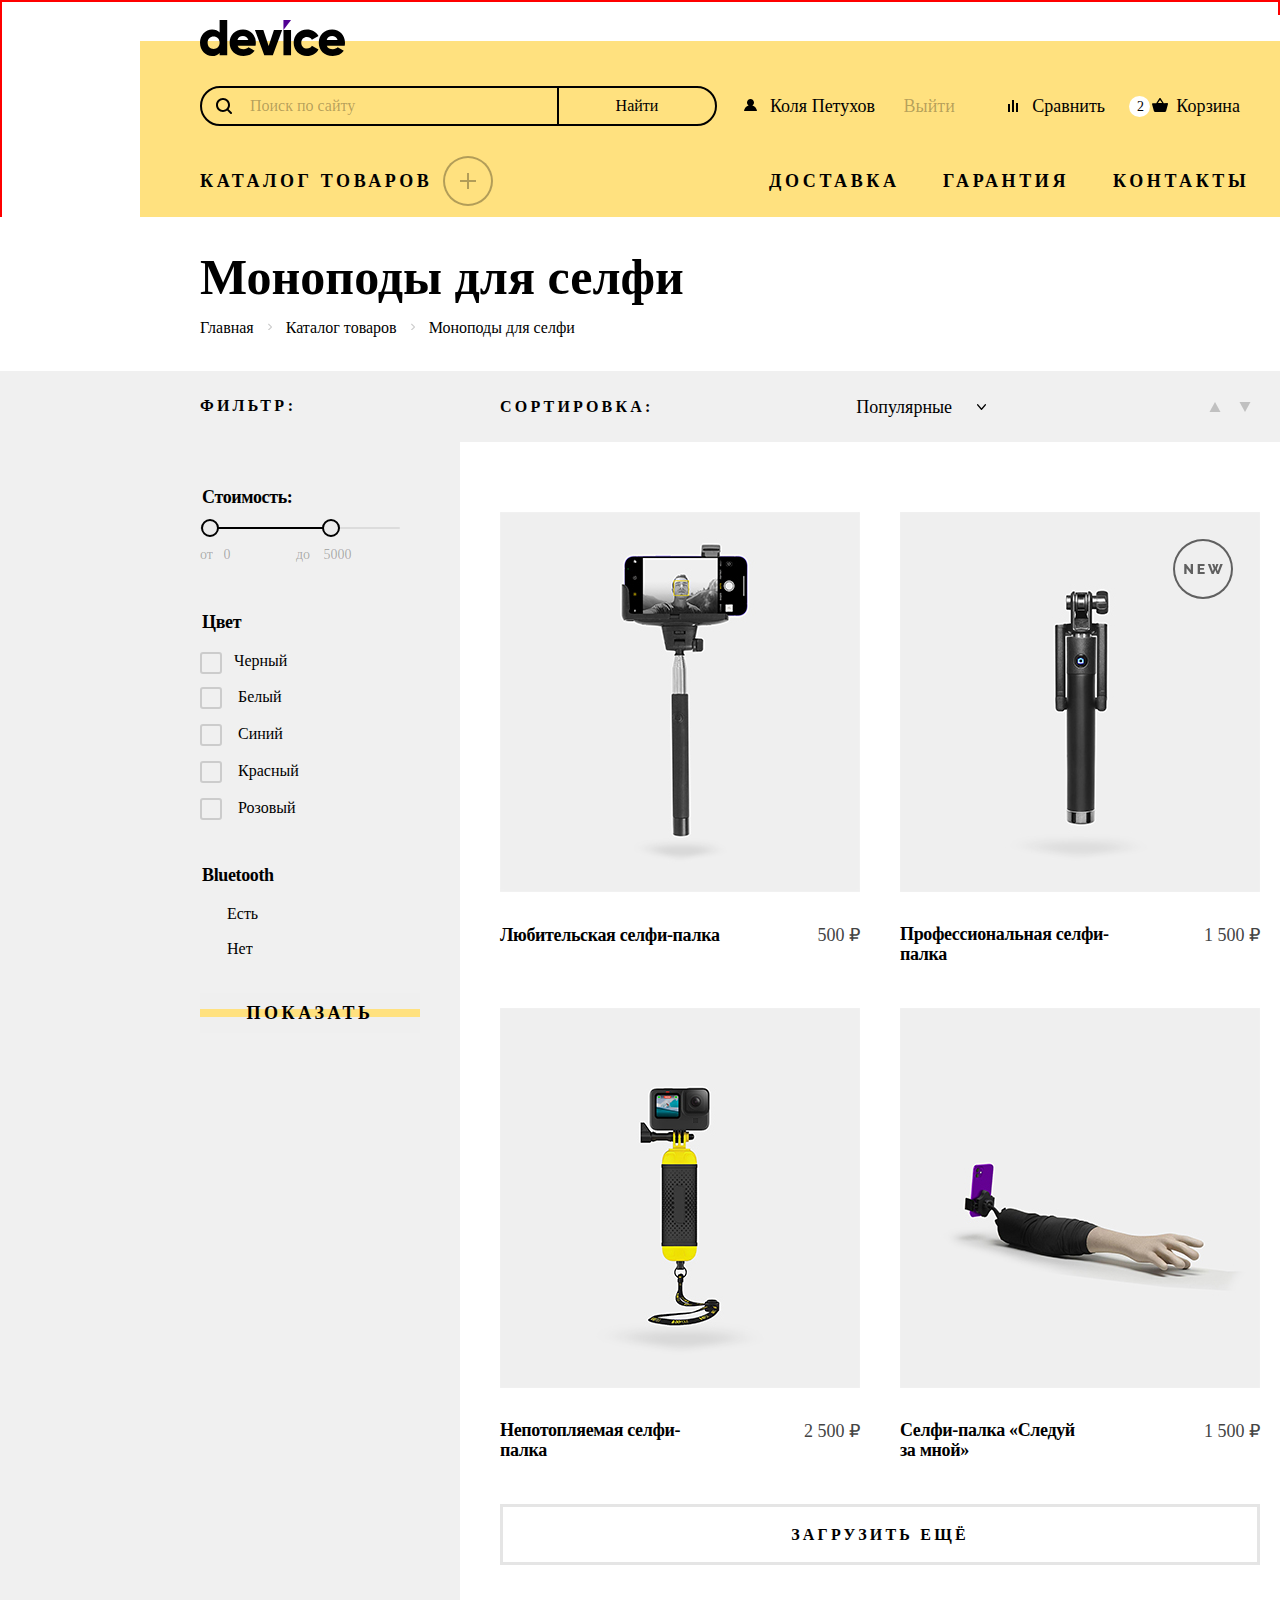
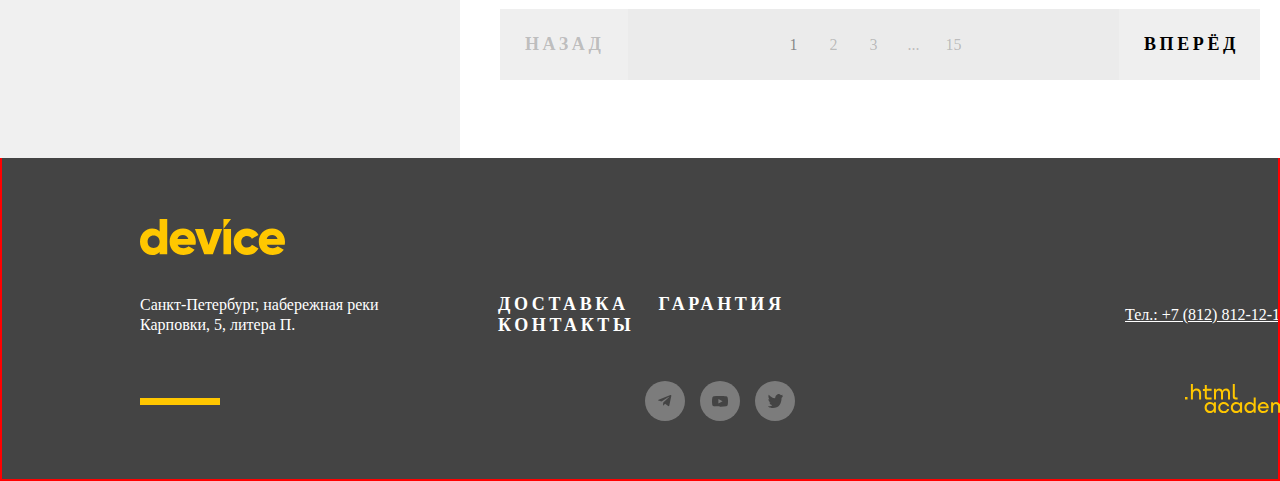
==== commit 89459884: "Исправление ошибок" ====
--- a/catalog.html
+++ b/catalog.html
@@ -188,35 +188,35 @@
               <ul class="catalog-filter-list">
                 <li class="catalog-filter-item">
                   <label class="control">
-                    <input class="visually-hidden control-input" type="checkbox" name="black" checked>
-                    <span class="control-mark control-mark-checked"></span>
-                    <span class="control-label">Черный</span>
-                  </label>
-                </li>
-                <li class="catalog-filter-item">
-                  <label class="control">
-                    <input class="visually-hidden control-input" type="checkbox" name="white" checked>
-                    <span class="control-mark control-mark-checked"></span>
+                    <input class="control-input" value="black" type="checkbox" name="черный" checked>Черный
+                    <span class="control-mark"></span>
+
+                  </label>
+                </li>
+                <li class="catalog-filter-item">
+                  <label class="control">
+                    <input class="control-input" value="white" type="checkbox" name="белый" checked>
+                    <span class="control-mark"></span>
                     <span class="control-label">Белый</span>
                   </label>
                 </li>
                 <li class="catalog-filter-item">
                   <label class="control">
-                    <input class="visually-hidden control-input" type="checkbox" name="blue">
+                    <input class="control-input" value="blue" type="checkbox" name="голубой">
                     <span class="control-mark"></span>
                     <span class="control-label">Синий</span>
                   </label>
                 </li>
                 <li class="catalog-filter-item">
                   <label class="control">
-                    <input class="visually-hidden control-input" type="checkbox" name="red">
+                    <input class="control-input" value="red" type="checkbox" name="красный">
                     <span class="control-mark"></span>
                     <span class="control-label">Красный</span>
                   </label>
                 </li>
                 <li class="catalog-filter-item">
                   <label class="control">
-                    <input class="visually-hidden control-input" type="checkbox" name="pink">
+                    <input class="control-input" value="pink" type="checkbox" name="розовый">
                     <span class="control-mark"></span>
                     <span class="control-label">Розовый</span>
                   </label>
--- a/styles/style.css
+++ b/styles/style.css
@@ -38,7 +38,10 @@
   display: flex;
   flex-wrap: wrap;
   min-height: 100%;
-  width: 1440px;
+  width: 100%;
+
+  outline: 2px solid red;
+  outline-offset: -2px;
 }
 
 .visually-hidden {
@@ -53,7 +56,6 @@
 }
 
 .button {
-  text-transform: uppercase;
   border: none;
   cursor: pointer;
 }
@@ -61,8 +63,12 @@
 
 .header {
   margin: 0 auto;
-  width: 1160px;
-
+  width: 1440px;
+  padding-left: 140px;
+  padding-right: 140px;
+
+  outline: 2px solid red;
+  outline-offset: -2px;
 }
 
 
@@ -106,7 +112,9 @@
 .header-logo-link:focus,
 .header-logo-link:focus-visible {
   outline: 2px solid #AF4FFF;
+  outline-offset: 2px;
   z-index: 2;
+  border: none;
 }
 
 
@@ -129,6 +137,20 @@
   display: flex;
   position: relative;
 }
+
+
+.search-site-form::before {
+  content: "";
+  position: absolute;
+  width: 16px;
+  height: 16px;
+  top: 12px;
+  left: 16px;
+  background: url(../images/header/search-icon.svg) no-repeat;
+}
+
+
+
 
 .input-search-info {
   border-radius: 50px 0 0 50px;
@@ -138,28 +160,43 @@
   box-sizing: border-box;
   margin: 0;
   padding: 0;
+  padding-left: 48px;
+  background-color: #FFE17F;
+  cursor: pointer;
+  flex-grow: 1;
   font-family: "Rubik";
   font-size: 16px;
   font-style: normal;
   font-weight: 400;
   line-height: 20px;
-  background-color: #FFE17F;
 }
 
 .input-search-info::placeholder {
   color: rgba(0, 0, 0, 0.3);
-  padding-left: 48px;
-}
-
-.search-form::before {
-  content: "";
-  position: absolute;
-  width: 16px;
-  height: 16px;
-  top: 12px;
-  left: 16px;
-  background: url(../images/header/search-icon.svg) no-repeat;
-}
+
+
+}
+
+.input-search-info:hover::placeholder {
+  color: #000000;
+  transition: color 0.3s ease-in-out;
+  appearance: none;
+
+}
+
+.input-search-info:focus.search-site-form-wrapper,
+form.input-search-info:focus-visible {
+  outline: 2px solid #AF4FFF;
+  outline-offset: 2px;
+  border: none;
+}
+
+.input-search-info:active {
+  appearance: none;
+}
+
+
+
 
 .button-search {
   border-radius: 0 50px 50px 0;
@@ -174,9 +211,22 @@
   font-style: normal;
   font-weight: 400;
   line-height: 20px;
+
   margin: 0;
   padding: 0;
   margin-left: -2px;
+}
+
+.button-search:hover {
+  color: #FFFFFF;
+  background-color: #000000;
+  transition: color 0.3s ease-in-out;
+}
+
+.button-search:active {
+  color: rgba(255, 255, 255, 0.3);
+  background-color: #000000;
+  transition: color 0.3s ease-in-out;
 }
 
 .navigation-authentication-wrapper {
@@ -201,7 +251,7 @@
   margin: 0;
   padding: 0;
   padding-left: 27px;
-  width: 231px;
+  min-width: 79px;
   position: relative;
   display: flex;
 }
@@ -221,7 +271,6 @@
 .navigation-authentication-sign-in {
   margin: 0;
   padding: 0;
-  padding-right: 25px;
 }
 
 .navigation-authentication-item::before {
@@ -238,7 +287,9 @@
 .navigation-sign-out {
   margin: 0;
   padding: 0;
+  margin-left: 24px;
   width: 56px;
+  display: inline-block;
   color: rgba(0, 0, 0, 0.3);
 }
 
@@ -352,7 +403,7 @@
   background-color: #000;
   width: 320px;
   margin: 0;
-  padding: 0 20px;
+  padding: 20px;
   position: relative;
   z-index: 2;
   display: none;
@@ -368,11 +419,12 @@
   display: block;
 }
 
-
-
-.tooltip-toggle-cart:hover + .tooltip-cart,
-.tooltip-toggle-cart:focus + .tooltip-cart,
-.tooltip-toggle-cart:default + .tooltip-cart {
+.tooltip-cart:hover,
+.tooltip-cart:active {
+  display: block;
+}
+
+.tooltip-toggle-cart:hover + .tooltip-cart {
   display: block;
   z-index: 1000;
 }
@@ -384,7 +436,35 @@
   flex-wrap: nowrap;
   align-items: center;
   position: relative;
-}
+  width: 183px;
+}
+
+.tooltip-cart-link {
+  display: flex;
+  text-decoration: none;
+  margin: 0;
+  padding: 0;
+  margin-bottom: 20px;
+}
+
+
+.tooltip-cart-link:hover {
+  opacity: 0.6;
+  transition: opacity 0.3s ease-in-out;
+}
+
+.tooltip-cart-link:active {
+  opacity: 0.3;
+  transition: opacity 0.3s ease-in-out;
+}
+
+.tooltip-cart-link:focus,
+.tooltip-cart-link:focus-visible {
+  outline: 2px solid #AF4FFF;
+  outline-offset: 2px;
+  border: none;
+}
+
 
 .tooltip-cart-list::before {
   content: "";
@@ -394,9 +474,31 @@
   background-image: url(../images/tooltip-cart/cross-icon.svg);
   background-repeat: no-repeat;
   background-position: center;
-  right: 0;
-  top: 20px;
-}
+  border: none;
+  left: 270px;
+  top: 0;
+  display: block;
+  cursor: pointer;
+}
+
+.tooltip-cart-list:hover::before {
+  opacity: 0.6;
+  transition: opacity 0.3s ease-in-out;
+}
+
+.tooltip-cart-list:active::before {
+  opacity: 0.3;
+  transition: opacity 0.3s ease-in-out;
+}
+
+.tooltip-cart-list:focus::before,
+.tooltip-cart-list:focus-visible::before {
+  outline: 2px solid #AF4FFF;
+  outline-offset: 2px;
+  border: none;
+  z-index: 5;
+}
+
 
 .tooltip-list-product {
   color: #FFF;
@@ -452,6 +554,24 @@
   background-color: #FFF;
 }
 
+.button-open-cart:hover {
+  background-color: #FFE17F;
+  transition: background-color 0.3s ease-in-out;
+}
+
+.button-open-cart:active {
+  background-color: #FFE17F;
+  color: rgba(0, 0, 0, 0.3);
+  transition: background-color 0.3s ease-in-out;
+}
+
+.button-open-cart:focus,
+.button-open-cart:focus-visible {
+  outline: 2px solid #AF4FFF;
+  outline-offset: 2px;
+  border: none;
+}
+
 /* Каталог товаров с подкаталогом*/
 .header-navigation-wrapper {
   display: flex;
@@ -480,7 +600,7 @@
   text-transform: uppercase;
   color: #000000;
   cursor: pointer;
-  display: flex;
+  display: block;
   align-items: center;
   position: relative;
   width: 293px;
@@ -488,7 +608,9 @@
   margin: 0;
   padding-top: 15px;
   padding-bottom: 15px;
-}
+
+}
+
 
 .catalog-header::before {
   content: "";
@@ -497,7 +619,9 @@
   height: 50px;
   border-radius: 50%;
   border: 2px solid rgba(0, 0, 0, 0.3);
-  background: url(../images/header/plus.svg) no-repeat center;
+  background-image: url(../images/header/plus.svg);
+  background-repeat: no-repeat;
+  background-position: center;
   left: 243px;
   top: 0;
   cursor: pointer;
@@ -505,18 +629,25 @@
   padding: 0;
   padding-left: 7px;
   display: block;
-  z-index: 10;
-}
-
-
-
-.subcatalog-catalog-checkbox:checked~.subcatalog-catalog {
-  position: absolute;
-  display: flex;
-  margin: 0;
-  padding: 33px 60px 27px 60px;
+  z-index: 3;
+
+}
+
+.catalog-header:focus input,
+.catalog-header:focus-visible input {
+  outline: 2px solid #AF4FFF;
+  outline-offset: 2px;
+  border: none;
+}
+
+.subcatalog-catalog-checkbox:checked ~ .subcatalog-catalog {
+  position: absolute;
+  display: flex;
+  margin: 0;
+  padding: 29px 60px 27px 60px;
   width: 1160px;
   margin-left: 0;
+  margin-top: 4px;
   list-style-type: none;
   background-color: #ffe17f;
   left: -60px;
@@ -525,8 +656,10 @@
   min-height: 180px;
 }
 
-.subcatalog-catalog-checkbox:checked + .catalog-header::before:checked {
-  background: url(../images/header/minus.svg) no-repeat center;
+.subcatalog-catalog-checkbox:checked::after {
+  background-image: url(../images/header/minus.svg);
+  background-repeat: no-repeat;
+  background-position: center;
   border-radius: 50%;
   border: 2px solid rgba(0, 0, 0, 0.3);
   content: "";
@@ -539,6 +672,8 @@
   margin: 0;
   padding: 0;
   margin-left: 7px;
+  z-index: 5;
+  display: block;
 }
 
 .subcatalog-catalog,
@@ -578,6 +713,26 @@
   font-weight: 400;
   line-height: 18px;
 }
+
+.subcatalog-catalog-link:hover {
+  opacity: 0.6;
+  transition: opacity 0.3s ease-in-out;
+}
+
+.subcatalog-catalog-link:active {
+  opacity: 0.3;
+  transition: opacity 0.3s ease-in-out;
+}
+
+.subcatalog-catalog-link:focus,
+.subcatalog-catalog-link:focus-visible {
+  outline: 2px solid #AF4FFF;
+  outline-offset: 2px;
+  border: none;
+}
+
+.subcatalog-catalog-link:checked:hover {}
+
 
 /* Доставка Гарантия Контакты */
 .main-navigation {
@@ -613,16 +768,37 @@
   text-transform: uppercase;
 }
 
+.main-navigation-link:hover {
+  color: rgba(0, 0, 0, 0.6);
+  transition: color 0.3s ease-in-out;
+}
+
+.main-navigation-link:active {
+  color: rgba(0, 0, 0, 0.3);
+  transition: color 0.3s ease-in-out;
+}
+
+.main-navigation-link:focus,
+.main-navigation-link:focus-visible {
+  outline: 2px solid #AF4FFF;
+  outline-offset: 2px;
+  border: none;
+}
 
 
 /* Промоушн слайды*/
+
 .main-container {
+  margin: 0;
+  padding: 0;
+  flex-grow: 1;
+}
+
+
+.promotion-section {
   margin: 0 auto;
   padding: 0;
-  flex-grow: 1;
-}
-
-
+}
 
 .promotion-slider-wrapper {
   margin: 0 auto;
@@ -632,10 +808,6 @@
   justify-content: space-between;
   width: 1160px;
   position: relative;
-
-  outline: 1px solid red;
-  outline-offset: -1px;
-
 }
 
 
@@ -656,10 +828,6 @@
   justify-content: center;
   right: 49px;
   top: -122px;
-
-  outline: 1px solid red;
-  outline-offset: -1px;
-
 }
 
 .promotion-slider-wrapper-second::before {
@@ -759,8 +927,9 @@
 
 .slider-button:focus,
 .slider-button:focus-visible {
-  border: 2px solid #AF4FFF;
-  outline: none;
+  outline: 2px solid #AF4FFF;
+  outline-offset: 2px;
+  border: none;
 }
 
 
@@ -812,6 +981,7 @@
   cursor: pointer;
   z-index: 5;
   appearance: none;
+  position: relative;
 }
 
 .slider-pagination-link:disabled {
@@ -834,13 +1004,15 @@
 
 
 .slider-pagination-link:focus {
-  border: 2px solid #AF4FFF;
-  outline: none;
+  outline: 2px solid #AF4FFF;
+  outline-offset: 2px;
+  border: none;
 }
 
 .slider-pagination-link:checked {
   background-color: #000000;
   cursor: pointer;
+  position: relative;
 }
 
 
@@ -945,6 +1117,7 @@
 .promotion-details:focus,
 .promotion-details:focus-visible {
   outline: 2px solid #AF4FFF;
+  border: none;
 }
 
 .promotion-details:disabled {
@@ -1029,6 +1202,8 @@
 .index-catalog-link:focus,
 .index-catalog-link:focus-visible {
   outline: 2px solid #AF4FFF;
+  outline-offset: 2px;
+  border: none;
 }
 
 
@@ -1059,17 +1234,25 @@
 }
 
 
+
+.advantages-wrapper {
+  padding: 0;
+  margin: 0;
+  width: 100%;
+  background: linear-gradient(0deg, #F0F0F0 74%, #FFFFFF 0%);
+}
+
+
 .advantages {
   padding: 0;
-  margin: 0 140px 72px 140px;
+  margin: 0 auto;
+  padding-bottom: 72px;
   width: 1160px;
   display: flex;
   align-items: center;
   justify-content: start;
   position: relative;
-
-  outline: 1px solid red;
-  outline-offset: -1px;
+  z-index: 0;
 }
 
 .advantages::before {
@@ -1081,9 +1264,6 @@
   left: -140px;
   top: 102px;
   z-index: -2;
-
-  outline: 1px solid red;
-  outline-offset: -1px;
 }
 
 .advantages-navigation {
@@ -1104,9 +1284,6 @@
   row-gap: 35px;
   text-align: center;
   box-sizing: border-box;
-
-  outline: 1px solid red;
-  outline-offset: -1px;
 }
 
 .advantages-item {
@@ -1116,9 +1293,6 @@
   padding-left: 0;
   padding-right: 120px;
   position: relative;
-
-  outline: 1px solid red;
-  outline-offset: -1px;
 }
 
 .advantages-link {
@@ -1134,16 +1308,16 @@
   text-transform: uppercase;
   margin: 0;
   padding: 0;
-
-  outline: 1px solid red;
-  outline-offset: -1px;
+  display: inline-block;
+  width: 160px;
 }
 
 .advantages-item:not(.advantages-item-marked)::before {
   content: "";
   border-bottom: 8px solid #FFE17F;
   position: absolute;
-  top: 14px;
+  top: 50%;
+  transform: translateY(-50%);
   left: 0;
   width: 160px;
   z-index: -1;
@@ -1162,6 +1336,32 @@
   color: #FFE17F;
 }
 
+.advantages-link-marked:hover,
+.advantages-link-marked:active,
+.advantages-link-marked:focus,
+.advantages-link-marked:focus-visible {
+  padding-left: 35px;
+  transition: padding-left 0.3s ease-in-out;
+}
+
+.advantages-item:not(.advantages-link-marked):focus,
+.advantages-link:not(.advantages-link-marked):focus-visible {
+  outline: 2px solid #AF4FFF;
+  outline-offset: 2px;
+  border: none;
+  appearance: none;
+}
+
+.advantages-item:not(.advantages-item-marked):hover {
+  background-color: #FFE17F;
+  transition: background-color 0.3s ease-in-out;
+}
+
+.advantages-item:not(.advantages-item-marked):active {
+  background-color: #FFC700;
+  transition: background-color 0.3s ease-in-out;
+}
+
 .advantages-marked {
   margin: 0;
   padding: 0;
@@ -1169,17 +1369,12 @@
   display: flex;
   flex-wrap: wrap;
   align-items: center;
-  outline: 1px solid red;
-  outline-offset: -1px;
+
+
 }
 
 .advantages-marked-delivery {
   width: 453px;
-
-  outline: 1px solid red;
-  outline-offset: -1px;
-
-
 }
 
 
@@ -1190,10 +1385,6 @@
   height: 164px;
   position: absolute;
   right: 63px;
-
-  outline: 1px solid red;
-  outline-offset: -1px;
-
 }
 
 .advantages-marked-guarantee {
@@ -1209,10 +1400,6 @@
   height: 195px;
   position: absolute;
   right: 28px;
-
-  outline: 1px solid red;
-  outline-offset: -1px;
-
 }
 
 .advantages-marked-credit {
@@ -1228,10 +1415,6 @@
   height: 188px;
   position: absolute;
   right: 28px;
-
-  outline: 1px solid red;
-  outline-offset: -1px;
-
 }
 
 
@@ -1256,13 +1439,13 @@
   margin: 0;
   padding: 0;
   margin-top: 34px;
-
 }
 
 
 .advantages-slogan-block {
   margin: 0 auto;
-  padding: 40px 0;
+  padding: 0;
+  margin-top: 70px;
   width: 1160px;
   display: flex;
   align-items: center;
@@ -1270,78 +1453,55 @@
   justify-content: center;
   position: relative;
   box-sizing: border-box;
-  cursor: pointer;
-
-  outline: 1px solid red;
-  outline-offset: -1px;
+  z-index: 2;
+}
+
+
+.advantages-slogan-link {
+  margin: 0;
+  padding: 0;
+  width: 1160px;
+  height: 100px;
+  position: relative;
+  text-decoration: none;
+}
+
+.advantages-slogan-link::before {
+  content: "";
+  position: absolute;
+  width: 125px;
+  height: 100px;
+  background-color: #FFE17F;
+  left: 0;
+  top: 0;
+  z-index: -1;
+}
+
+
+.advantages-slogan-link::after {
+  content: "";
+  position: absolute;
+  width: 40px;
+  height: 40px;
+  border-radius: 50%;
+  background-color: rgba(220, 220, 220, 0.5);
+  right: 42.5px;
+  top: 30px;
+  z-index: -1;
 }
 
 .advantages-slogan-image {
   position: absolute;
-  background-color: #FFE17F;
-  background-position: center;
+  display: block;
+  background-repeat: no-repeat;
+  justify-content: center;
   width: 47px;
   height: 31px;
-  margin: 0;
+  margin: 35px 39px 34px 39px;
   padding: 0;
   left: 0;
   cursor: pointer;
-  z-index: 50;
-
-  outline: 1px solid red;
-  outline-offset: -1px;
-}
-
-.advantages-slogan-block:hover + .advantages-slogan-block::before {
-  cursor: pointer;
-  background-color: #FFC700;
-  transition: background-color 300ms ease-in-out;
-
-
-  outline: 1px solid red;
-  outline-offset: -1px;
-}
-
-.advantages-slogan-block::after {
-  content: url(../images/advantages/ellipse-decor.svg);
-  position: absolute;
-  background-image: url(../images/advantages/advantages-slogan-decor-i.svg);
-  background-repeat: no-repeat;
-  background-position: center;
-  width: 40px;
-  height: 40px;
-  border: none;
-  margin: 0;
-  padding: 0;
-  right: 42.5px;
-
-  outline: 1px solid red;
-  outline-offset: -1px;
-}
-
-.advantages-slogan-block::after:hover {
-  content: url(../images/advantages/ellipse-decor.svg);
-  position: absolute;
-  background-image: url(../images/advantages/advantages-slogan-decor-i.svg);
-  background-repeat: no-repeat;
-  background-position: center;
-  width: 40px;
-  height: 40px;
-  border: none;
-  margin: 0;
-  padding: 0;
-  right: 42.5px;
-  transition: background-color 300ms ease-in-out;
-}
-
-
-.advantages-slogan-block:active {
-  opacity: 0.3;
-}
-
-.advantages-slogan-block:focus,
-.advantages-slogan-block:focus-visible {
-  outline: 2px solid #AF4FFF;
+  z-index: 1;
 }
 
 .advantages-slogan-info {
@@ -1355,11 +1515,54 @@
   letter-spacing: 4px;
   text-transform: uppercase;
   width: 910px;
-  margin: 0;
-
-  outline: 1px solid red;
-  outline-offset: -1px;
-}
+  margin: 40px auto;
+  padding: 0;
+  display: flex;
+  align-items: center;
+  justify-content: center;
+  position: relative;
+}
+
+.advantages-slogan-image-i {
+  color: rgba(0, 0, 0, 0.3);
+
+  position: absolute;
+  display: block;
+  justify-content: center;
+  margin: 0;
+  padding: 0;
+  right: 61px;
+  top: 50%;
+  transform: translateY(-50%);
+  cursor: pointer;
+  z-index: 21;
+}
+
+
+.advantages-slogan-link:hover::before {
+  background-color: #FFC700;
+  transition: background-color 300ms ease-in-out;
+}
+
+.advantages-slogan-link:hover.advantages-slogan-image-i {
+  opacity: 1;
+  transition: background-color 300ms ease-in-out;
+}
+
+
+
+.advantages-slogan-block:active {
+  background-color: rgba(240, 240, 240, 0.3);
+}
+
+.advantages-slogan-link:focus,
+.advantages-slogan-link:focus-visible {
+  outline: 2px solid #AF4FFF;
+  outline-offset: 2px;
+  border: none;
+}
+
+
 
 .contacts-container {
   margin: 0 auto;
@@ -1479,6 +1682,25 @@
   appearance: none;
 }
 
+.delivery-method-link:focus,
+.delivery-method-link:focus-visible,
+.contacts-phone:focus,
+.contacts-phone:focus-visible {
+  outline: 2px solid #AF4FFF;
+  outline-offset: 2px;
+  border: none;
+}
+
+.contacts-phone:hover {
+  color: #FFC700;
+  transition: color 0.3s ease-in-out;
+}
+
+.contacts-phone:active {
+  color: rgba(255, 199, 0, 0.3);
+
+}
+
 .about-detail-wrapper {
   margin: 0;
   padding: 0;
@@ -1513,7 +1735,8 @@
   border-bottom: 8px solid #FFE17F;
   width: 270px;
   left: 0;
-  top: 50%;;
+  top: 50%;
+  ;
   transform: translateY(-50%);
   z-index: -1;
 }
@@ -1536,6 +1759,7 @@
 .contacts-about-detail:focus,
 .contacts-about-detail:focus-visible {
   outline: 2px solid #AF4FFF;
+  border: none;
 
 }
 
@@ -1686,20 +1910,22 @@
 .message-link:focus,
 .message-link:focus-visible {
   outline: 2px solid #AF4FFF;
+  border: none;
 }
 
 .message-link:disabled {
   opacity: 0.3;
 }
 
+.subscribe-wrapper {
+  width: 100%;
+  background-color: #F0F0F0;
+}
+
 .subscribe {
-  margin: 0;
+  margin: 0 auto;
   padding: 0;
   width: 1440px;
-  background-color: #F0F0F0;
-
-  outline: 1px solid red;
-  outline-offset: -1px;
 }
 
 .subscribe-container {
@@ -1710,9 +1936,6 @@
   margin: 0 auto;
   padding: 0;
   margin-bottom: 144px;
-
-  outline: 1px solid red;
-  outline-offset: -1px;
 }
 
 .subscribe-title {
@@ -1726,9 +1949,6 @@
   font-weight: 800;
   line-height: 50px;
   width: 348px;
-
-  outline: 1px solid red;
-  outline-offset: -1px;
 }
 
 .subscribe-description {
@@ -1742,9 +1962,6 @@
   font-weight: 400;
   line-height: 30px;
   width: 560px;
-
-  outline: 1px solid red;
-  outline-offset: -1px;
 }
 
 .subscribe-form-wrapper {
@@ -1757,9 +1974,6 @@
   margin-left: 141px;
   margin-right: 141px;
   padding-bottom: 56px;
-
-  outline: 1px solid red;
-  outline-offset: -1px;
 }
 
 
@@ -1780,29 +1994,36 @@
   margin: 0;
   padding: 0;
   padding-left: 16px;
-
   box-sizing: border-box;
   flex-grow: 1;
-
+  font-family: "Rubik";
+  font-size: 18px;
+  font-style: normal;
+  font-weight: 400;
+  line-height: 30px;
 }
 
 .input-email::placeholder {
   color: rgba(68, 68, 68, 0.5);
-  font-family: "Rubik";
-  font-size: 18px;
-  font-style: normal;
-  font-weight: 400;
-  line-height: 30px;
-  margin: 0;
-  padding: 0;
-
-
-
+  margin: 0;
+  padding: 0;
+}
+
+.input-email:focus,
+.input-email:focus-visible {
+  background-color: #DCDCDC;
+  outline: none;
+  border: none;
+}
+
+.input-email:active::placeholder {
+  color: #444444;
 }
 
 .button-subscribe {
   margin: 0;
   padding: 18px 39px;
+  margin-left: 2px;
   width: 253px;
   height: 57px;
   color: #000;
@@ -1834,7 +2055,9 @@
 
 .button-subscribe:focus,
 .button-subscribe:focus-visible {
-  border: 2px solid #AF4FFF;
+  outline: 2px solid #AF4FFF;
+  outline-offset: 2px;
+  border: none;
 }
 
 .subscribe-reason {
@@ -1851,9 +2074,6 @@
   font-style: normal;
   font-weight: 400;
   line-height: 30px;
-
-  outline: 1px solid red;
-  outline-offset: -1px;
 }
 
 .subscribe-reason::before {
@@ -1865,9 +2085,6 @@
   background-position: center;
   left: 0;
   top: 20px;
-
-  outline: 1px solid red;
-  outline-offset: -1px;
 }
 
 /* Подвал сайта */
@@ -1875,14 +2092,11 @@
   margin: 0 auto;
   padding: 0;
   background-color: #444444;
-  width: 1440px;
-
-  outline: 1px solid red;
-  outline-offset: -1px;
+  width: 100%;
 }
 
 .footer-container {
-  margin: 0;
+  margin: 0 auto;
   padding: 0 140px;
   padding-top: 61px;
   width: 1440px;
@@ -1908,6 +2122,8 @@
 .footer-logo-link:focus,
 .footer-logo-link:focus-visible {
   outline: 2px solid #AF4FFF;
+  outline-offset: 2px;
+  border: none;
 }
 
 .footer-navigation-wrapper {
@@ -2113,16 +2329,21 @@
 .footer-phone-link:focus-visible,
 .footer-contacts-logo-htmlacademy:focus-visible {
   outline: 2px solid #AF4FFF;
+  outline-offset: 2px;
+  border: none;
 }
 
 
 .footer-navigation-link:hover {
   text-decoration: underline 2px solid #FFC700;
+  color: #FFC700;
   text-underline-offset: 4px;
+  transition: color 0.3s ease-in-out;
 }
 
 .footer-navigation-link:active {
   text-decoration: underline 2px solid #FFC700;
+  color: #FFC700;
   text-underline-offset: 4px;
   opacity: 0.3;
 }
@@ -2146,30 +2367,21 @@
 /* Страница каталога */
 
 .main-inner {
+  margin: 0;
+  padding: 0;
   flex-grow: 1;
-  padding-left: 140px;
-  padding-right: 140px;
-  width: 1440px;
   margin-top: -123px;
   background: linear-gradient(0deg, #F0F0F0 90%, #FFFFFF 0%);
-  z-index: 5;
-
-
-  outline: 1px solid red;
-  outline-offset: -1px;
+  z-index: 1;
 }
 
 .inner-header {
-  width: 1160px;
-  margin: 0;
-  padding: 0;
-  padding-left: 60px;
+  margin: 0 auto;
+  padding: 0;
+  padding-left: 200px;
+  padding-right: 161px;
   margin-bottom: 34px;
-
-
-  outline: 1px solid red;
-  outline-offset: -1px;
-
+  width: 1440px;
 }
 
 .inner-header-title {
@@ -2183,8 +2395,6 @@
   padding: 0;
   margin-top: 35px;
   margin-bottom: 16px;
-
-
 }
 
 
@@ -2193,19 +2403,12 @@
   display: flex;
   margin: 0;
   padding: 0;
-
-  outline: 1px solid red;
-  outline-offset: -1px;
 }
 
 
 .breadcrumbs-item {
   position: relative;
-
   list-style-type: none;
-
-  outline: 1px solid red;
-  outline-offset: -1px;
 }
 
 .breadcrumbs-link {
@@ -2217,10 +2420,6 @@
   font-style: normal;
   font-weight: 400;
   line-height: 20px;
-
-
-  outline: 1px solid red;
-  outline-offset: -1px;
 }
 
 
@@ -2233,7 +2432,6 @@
   width: 4px;
   height: 7px;
   background: url(../images/catalog/breadcrumbs-icon.svg) no-repeat;
-
 }
 
 .breadcrumbs-item:last-child::after {
@@ -2244,13 +2442,9 @@
 
 .catalog-products {
   display: flex;
-  margin: 0;
-  padding: 0;
-
-
-
-  outline: 1px solid red;
-  outline-offset: -1px;
+  margin: 0 140px;
+  padding: 0;
+
 }
 
 .catalog-filter {
@@ -2259,16 +2453,12 @@
 
 .catalog-filter-wrapper {
   width: 320px;
-  margin: 0;
+  margin: 0 auto;
   padding: 0;
   padding-left: 60px;
-
   display: flex;
   flex-direction: column;
   list-style-type: none;
-
-  outline: 1px solid red;
-  outline-offset: -1px;
 }
 
 .select-control-title {
@@ -2284,10 +2474,6 @@
   padding: 0;
   padding-top: 25px;
   padding-bottom: 25px;
-
-
-  outline: 1px solid red;
-  outline-offset: -1px
 }
 
 .catalog-filter-group {
@@ -2295,8 +2481,6 @@
   margin: 0;
   padding: 0;
   margin-top: 35px;
-  outline: 1px solid red;
-  outline-offset: -1px;
 }
 
 .catalog-filter-title {
@@ -2338,17 +2522,6 @@
   box-sizing: border-box;
 }
 
-.range-toggle:hover {
-  background-color: #dbb590;
-  transition: background-color 300ms ease-in-out;
-
-}
-
-.range-toggle:active,
-.range-toggle:focus {
-  outline: 3px solid #dbb590;
-}
-
 .toggle-min {
   top: -8px;
   left: -10px;
@@ -2403,8 +2576,14 @@
 
 .control {
   position: relative;
-  display: block;
-  padding-left: 36px;
+  display: inline-block;
+  padding-left: 27px;
+
+}
+
+
+.control-input {
+  appearance: none;
 
 }
 
@@ -2421,45 +2600,33 @@
   border-radius: 3px;
   border: 2px solid #CCCCCC;
   box-sizing: border-box;
-}
-
-.control-mark-checked {
-  border-color: #000000;
-}
-
-.control:hover .control-mark {
-  border-color: #814b18;
-  transition: background-color 300ms ease-in-out;
-}
-
-.control-input:disabled + .control-mark {
-  border-color: #242424;
-  transition: background-color 300ms ease-in-out;
-}
-
-
-
-.control-input[type="checkbox"]:checked + .control-mark::before {
+  cursor: pointer;
+}
+
+
+.control-label:checked::before input {
   position: absolute;
   bottom: 5px;
   left: 5px;
   width: 10px;
   height: 10px;
   content: "";
+  background-position: center;
   background: url(../images/catalog/tick.svg) no-repeat;
-
-}
-
-
-
-
-.control-input[type="radio"] + .control-mark {
+  z-index: 2;
+}
+
+
+
+
+
+.control-input[type="radio"] {
   border-radius: 50%;
 
 
 }
 
-.control-input[type="radio"]:checked + .control-mark::before {
+.control-input[type="radio"]:checked {
   position: absolute;
   bottom: 0;
   left: 0;
@@ -2490,11 +2657,6 @@
   padding: 0;
   list-style-type: none;
   padding-top: 20px;
-
-
-  outline: 1px solid red;
-  outline-offset: -1px;
-
 }
 
 
@@ -2527,7 +2689,8 @@
   content: "";
   border-bottom: 8px solid #FFE17F;
   position: absolute;
-  top: 16px;
+  top: 50%;
+  transform: translateY(-50%);
   left: 0;
   width: 220px;
   z-index: -1;
@@ -2554,6 +2717,7 @@
 .button-filter-show:focus,
 .button-filter-show:focus-visible {
   outline: 2px solid #AF4FFF;
+  border: none;
 }
 
 .button-filter-show:disabled {
@@ -2564,12 +2728,7 @@
   width: 840px;
   margin: 0;
   padding: 0;
-  margin-bottom: -1px;
   background: #FFF;
-
-
-  outline: 1px solid red;
-  outline-offset: -1px;
 }
 
 /* Сортировка */
@@ -2579,18 +2738,11 @@
   padding: 20px 40px;
   width: 840px;
   background: #F0F0F0;
-
-  outline: 1px solid red;
-  outline-offset: -1px;
 }
 
 .sorting-container .button {
   width: 30px;
   height: 30px;
-
-
-  outline: 1px solid red;
-  outline-offset: -1px;
 }
 
 .sorting-control-title {
@@ -2604,8 +2756,6 @@
   line-height: normal;
   letter-spacing: 3.2px;
   text-transform: uppercase;
-
-
 }
 
 .select-control {
@@ -2624,10 +2774,6 @@
   background-repeat: no-repeat;
   background-position: right 0 center;
   border: none;
-
-
-  outline: 1px solid red;
-  outline-offset: -1px;
 }
 
 .button-up,
@@ -2637,9 +2783,6 @@
   display: flex;
   justify-content: center;
   align-items: center;
-
-  outline: 1px solid red;
-  outline-offset: -1px;
 }
 
 .button-up-icon,
@@ -2663,6 +2806,8 @@
 .button-up:focus,
 .button-down:focus {
   outline: 2px solid #AF4FFF;
+  outline-offset: 2px;
+  border: none;
 }
 
 
@@ -2675,12 +2820,6 @@
   justify-content: space-between;
   row-gap: 44px;
   list-style-type: none;
-
-
-
-
-  outline: 1px solid red;
-  outline-offset: -1px;
 }
 
 
@@ -2701,10 +2840,6 @@
   background-color: inherit;
   right: 27px;
   top: 27px;
-
-  outline: 1px solid red;
-  outline-offset: -1px;
-
 }
 
 
@@ -2723,9 +2858,6 @@
   padding: 0;
   text-decoration: none;
   display: flex;
-
-  outline: 1px solid red;
-  outline-offset: -1px;
 }
 
 .product-card-image {
@@ -2734,10 +2866,6 @@
   width: 360px;
   height: 380px;
   object-fit: cover;
-
-
-  outline: 1px solid red;
-  outline-offset: -1px;
 }
 
 
@@ -2754,10 +2882,6 @@
   line-height: 20px;
   letter-spacing: -0.36px;
   text-decoration: none;
-
-
-  outline: 1px solid red;
-  outline-offset: -1px;
 }
 
 .product-card-price {
@@ -2770,33 +2894,30 @@
   line-height: normal;
   display: flex;
   align-self: start;
-
-  outline: 1px solid red;
-  outline-offset: -1px;
 }
 
 
 .product-card:focus a,
 .product-card:focus-visible a {
   outline: 2px solid #AF4FFF;
+  outline-offset: 2px;
+  border: none;
 }
 
 .product-card {
   position: relative;
 }
 
-.product-card:hover::before  {
+.product-card:hover::before {
   content: "";
   background-image: url(../images/catalog/button-more.svg);
   background-repeat: no-repeat;
   width: 220px;
   height: 40px;
   outline: none;
-
   position: absolute;
   top: 170px;
   left: 70px;
-
   appearance: none;
 
 }
@@ -2807,10 +2928,6 @@
   display: flex;
   flex-direction: column;
   margin-bottom: 78px;
-
-  outline: 1px solid red;
-  outline-offset: -1px;
-
 }
 
 
@@ -2830,9 +2947,6 @@
   line-height: normal;
   letter-spacing: 3.2px;
   text-transform: uppercase;
-
-  outline: 1px solid red;
-  outline-offset: -1px;
 }
 
 .button-download-more:hover {
@@ -2847,6 +2961,8 @@
 .button-download-more:focus,
 .button-download-more:focus-visible {
   outline: 2px solid #AF4FFF;
+  outline-offset: 2px;
+  border: none;
 }
 
 .button-download-more:disabled {
@@ -2863,9 +2979,6 @@
   grid-template-columns: 128px 491px 141px;
   justify-content: space-between;
   background: #EBEBEB;
-
-  outline: 1px solid red;
-  outline-offset: -1px;
 }
 
 
@@ -2882,27 +2995,16 @@
   line-height: normal;
   letter-spacing: 3.6px;
   text-transform: uppercase;
-
-
-
-  outline: 1px solid red;
-  outline-offset: -1px;
 }
 
 
 .pagination-back {
   color: rgba(68, 68, 68, 0.3);
-
-  outline: 1px solid red;
-  outline-offset: -1px;
 }
 
 .pagination-number {
   margin: 0 auto;
   padding: 0;
-
-  outline: 1px solid red;
-  outline-offset: -1px;
 }
 
 .pagination {
@@ -2910,9 +3012,6 @@
   list-style-type: none;
   margin: 0;
   padding: 0;
-
-  outline: 1px solid red;
-  outline-offset: -1px;
 }
 
 .pagination-link {
@@ -2929,17 +3028,10 @@
   font-style: normal;
   font-weight: 400;
   line-height: 20px;
-
-
-  outline: 1px solid red;
-  outline-offset: -1px;
 }
 
 .pagination-current {
   color: rgba(68, 68, 68, 0.6);
-
-  outline: 1px solid red;
-  outline-offset: -1px;
 }
 
 .pagination-back:default,
@@ -2974,6 +3066,8 @@
   background-color: #F0F0F0;
   color: #000000;
   outline: 2px solid #AF4FFF;
+  outline-offset: 2px;
+  border: none;
 }
 
 .pagination-link:hover {
@@ -2988,6 +3082,8 @@
 .pagination-link:focus-visible {
   color: rgba(68, 68, 68, 0.3);
   outline: 2px solid #AF4FFF;
+  outline-offset: 2px;
+  border: none;
 }
 
 .pagination-current:hover,
@@ -3006,16 +3102,13 @@
   width: 100%;
   height: 100%;
   background-color: rgba(242, 242, 242, 0.8);
-  z-index: 2;
+  z-index: 100;
   display: -webkit-box;
   display: -ms-flexbox;
   display: flex;
   -webkit-box-align: center;
   -ms-flex-align: center;
   align-items: center;
-
-  outline: 1px solid red;
-  outline-offset: -1px;
 }
 
 .modal {
@@ -3023,10 +3116,6 @@
   padding: 0;
   background: #FFFFFF;
   position: relative;
-
-
-  outline: 1px solid red;
-  outline-offset: -1px;
 }
 
 .modal-close-button {
@@ -3042,10 +3131,6 @@
   background-color: #FFFFFF;
   border: none;
   background-position: center;
-
-
-  outline: 1px solid red;
-  outline-offset: -1px;
 }
 
 .modal-close-button:hover {
@@ -3062,6 +3147,8 @@
 .modal-close-button:focus,
 .modal-close-button:focus-visible {
   outline: 2px solid #AF4FFF;
+  outline-offset: 2px;
+  border: none;
 }
 
 
@@ -3090,9 +3177,6 @@
   font-style: normal;
   font-weight: 800;
   line-height: 50px;
-
-  outline: 1px solid red;
-  outline-offset: -1px;
 }
 
 .field-group-wrapper {
@@ -3103,9 +3187,6 @@
   grid-template-columns: repeat(2, 360px);
   justify-content: space-between;
   margin-bottom: 42px;
-
-  outline: 1px solid red;
-  outline-offset: -1px;
 }
 
 
@@ -3128,7 +3209,6 @@
   font-weight: 700;
   line-height: 20px;
   letter-spacing: -0.36px;
-
 }
 
 .field-name {
@@ -3188,10 +3268,6 @@
   text-align: left;
 }
 
-
-
-
-
 .delivery-info-wrapper {
   width: 760px;
   margin: 0;
@@ -3200,9 +3276,6 @@
   grid-template-columns: 540px 180px;
   justify-content: space-between;
   margin-bottom: 42px;
-
-  outline: 1px solid red;
-  outline-offset: -1px;
 }
 
 .delivery-form,
@@ -3238,9 +3311,6 @@
   width: 540px;
   margin: 0;
   padding: 20px;
-
-  outline: 1px solid red;
-  outline-offset: -1px;
 }
 
 
@@ -3254,9 +3324,6 @@
   padding: 0;
   background-color: #F0F0F0;
   align-items: center;
-
-  outline: 1px solid red;
-  outline-offset: -1px;
 }
 
 .field-quantity {
@@ -3274,10 +3341,6 @@
   padding: 0;
   background-color: #F0F0F0;
   border: none;
-
-
-  outline: 1px solid red;
-  outline-offset: -1px;
 }
 
 .minus,
@@ -3300,9 +3363,6 @@
   -webkit-box-pack: center;
   -ms-flex-pack: center;
   justify-content: center;
-
-  outline: 1px solid red;
-  outline-offset: -1px;
 }
 
 
@@ -3340,9 +3400,6 @@
   height: 26px;
   left: 120px;
   top: -3px;
-
-
-
 }
 
 
@@ -3354,7 +3411,6 @@
   background-image: url(../images/modal/icon-info.svg);
   background-repeat: no-repeat;
   background-position: center;
-
   border: none;
   display: block;
 }
@@ -3369,7 +3425,6 @@
   right: -39px;
   top: 36px;
   display: none;
-
   color: #FFF;
   font-family: "Rubik";
   font-size: 16px;
@@ -3386,8 +3441,6 @@
   position: absolute;
   top: -21px;
   right: 37px;
-
-
 }
 
 .tooltip-toggle:hover + .tooltip-text,
@@ -3399,8 +3452,10 @@
 .send-form-button {
   border: none;
   width: 200px;
-  height: 20px;
-  padding: 0;
+  height: 40px;
+  padding: 0;
+  padding-top: 10px;
+  padding-bottom: 10px;
   margin: 0;
   color: #000;
   text-align: center;
@@ -3420,10 +3475,35 @@
   content: "";
   border-bottom: 8px solid #FFE17F;
   position: absolute;
-  top: 6px;
+  top: 50%;
+  transform: translateY(-50%);
   left: 0;
   width: 200px;
   z-index: -1;
   box-sizing: border-box;
   appearance: none;
 }
+
+.send-form-button:hover {
+  background-color: #FFE17F;
+  height: 100%;
+  transition: background-color 0.3s ease-in-out;
+}
+
+.send-form-button:active::after {
+  content: "";
+  position: absolute;
+  z-index: -1;
+  background-color: #FFCC33;
+  height: 100%;
+  top: 0;
+  left: 0;
+  width: 200px;
+
+}
+
+.send-form-button:focus,
+.send-form-button:focus-visible {
+  outline: 2px solid #AF4FFF;
+  border: none;
+}
